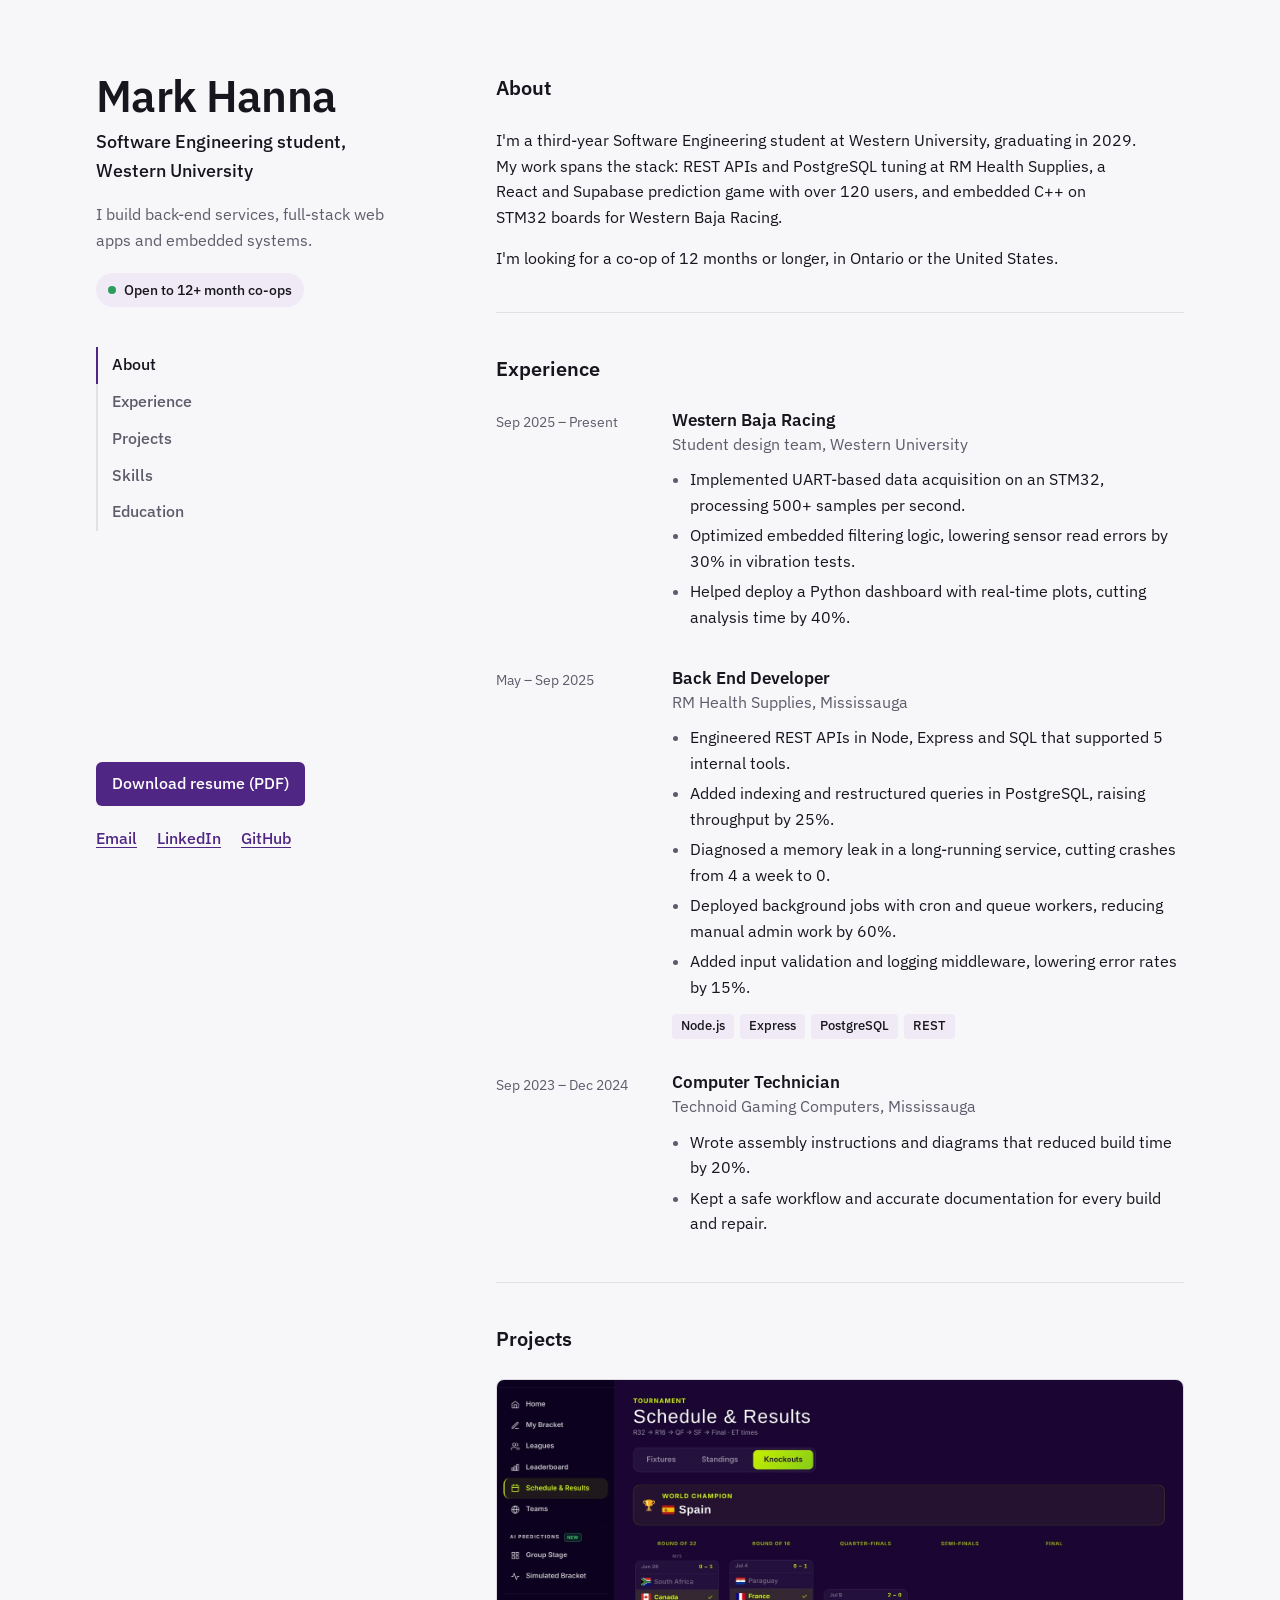
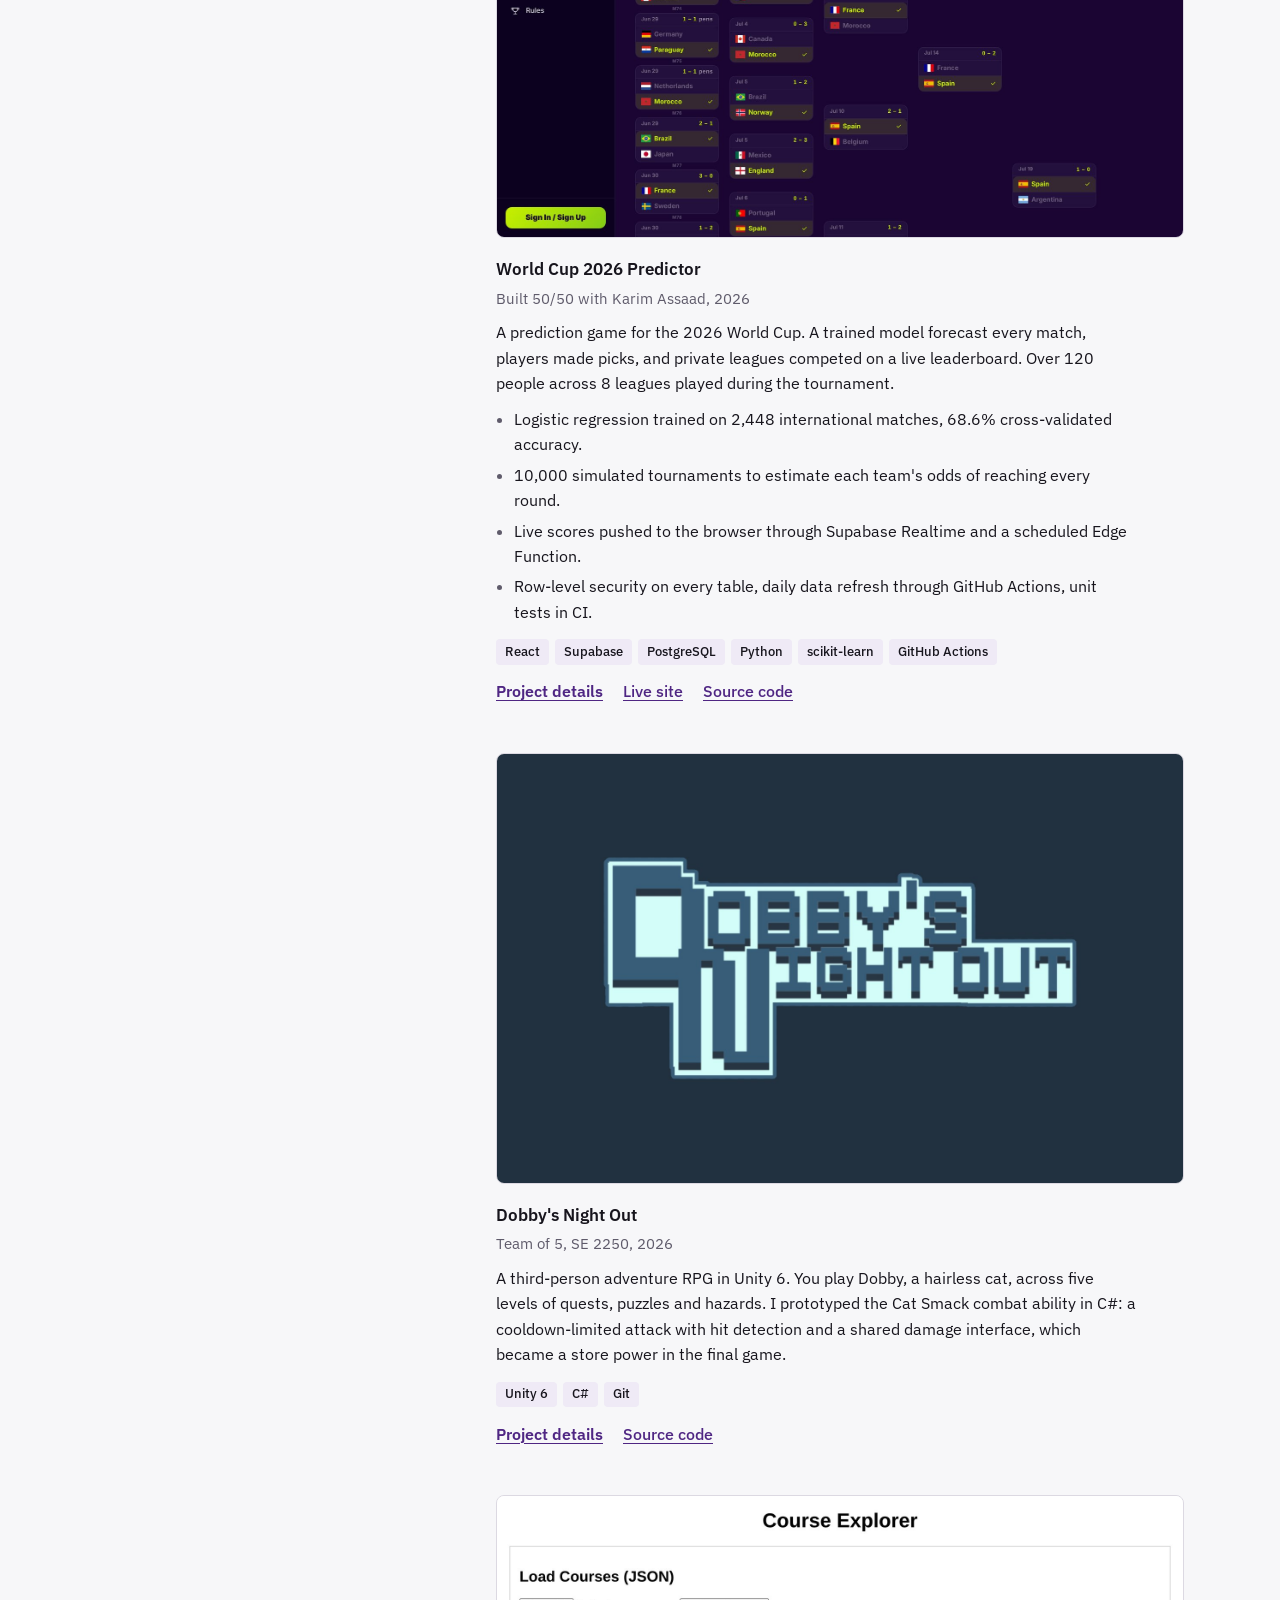
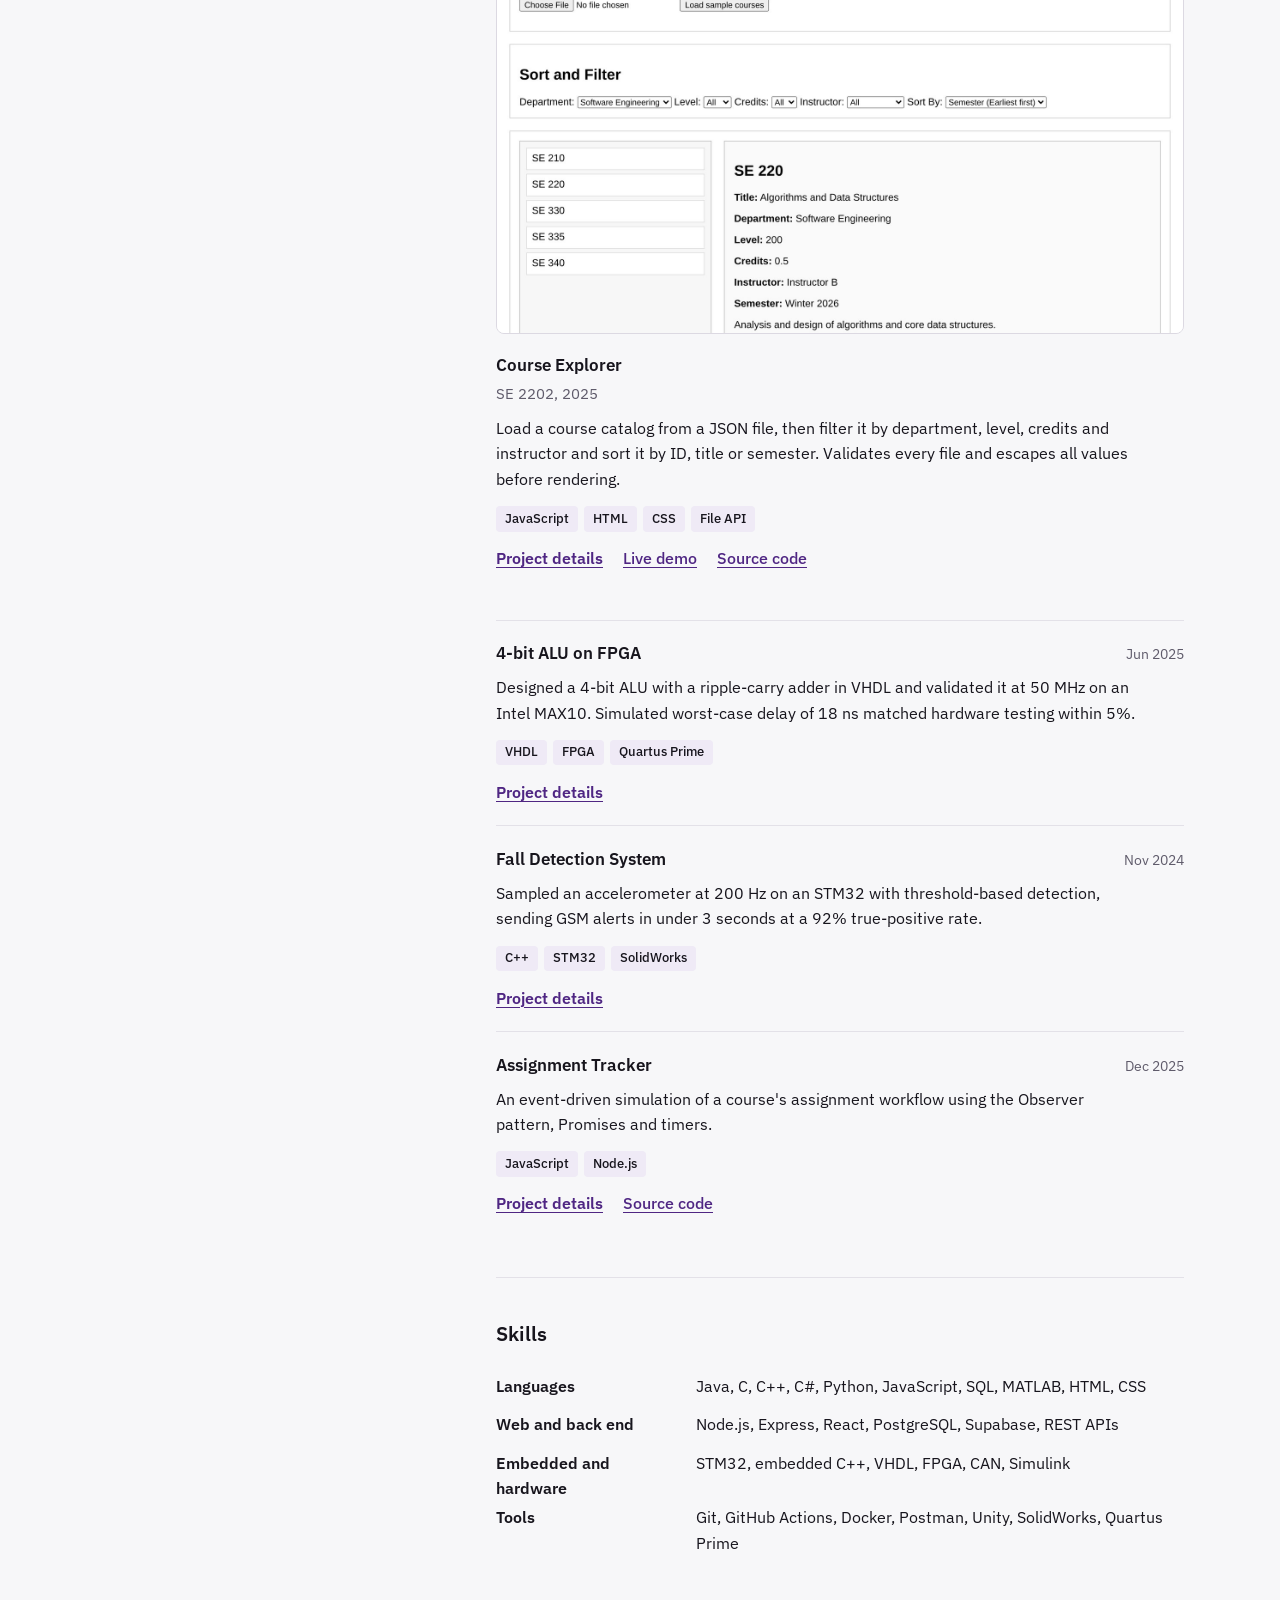
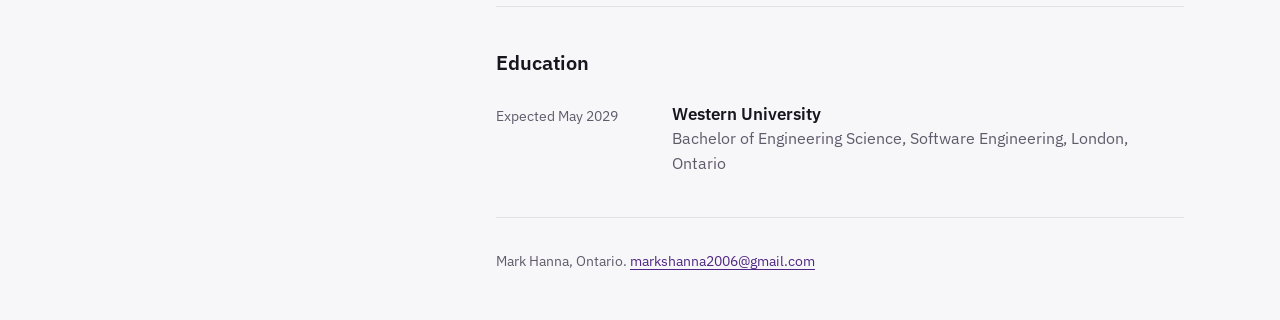
==== index.html @ 2fa8e6cd "Add a detail page for each project Six project pages with screenshots, SVG diagrams, parameter and m" ====
<!doctype html>
<html lang="en">
<head>
  <meta charset="utf-8">
  <meta name="viewport" content="width=device-width, initial-scale=1">
  <title>Mark Hanna, Software Engineering Student</title>
  <meta name="description" content="Mark Hanna, third-year Software Engineering student at Western University. Back-end, full-stack and embedded projects. Seeking a 12+ month co-op.">
  <link rel="preconnect" href="https://fonts.googleapis.com">
  <link rel="preconnect" href="https://fonts.gstatic.com" crossorigin>
  <link href="https://fonts.googleapis.com/css2?family=IBM+Plex+Sans:wght@400;500;600&display=swap" rel="stylesheet">
  <link rel="stylesheet" href="assets/site.css">
</head>
<body>
  <div class="page">
    <header class="side">
      <h1 class="name">Mark Hanna</h1>
      <p class="role">Software Engineering student, Western University</p>
      <p class="pitch">I build back-end services, full-stack web apps and embedded systems.</p>
      <p class="status">Open to 12+ month co-ops</p>

      <nav aria-label="Sections">
        <ul class="toc">
          <li><a href="#about" aria-current="true">About</a></li>
          <li><a href="#experience">Experience</a></li>
          <li><a href="#projects">Projects</a></li>
          <li><a href="#skills">Skills</a></li>
          <li><a href="#education">Education</a></li>
        </ul>
      </nav>

      <div class="side-foot">
        <a class="resume-btn" href="assets/Mark_Hanna_Resume.pdf">Download resume (PDF)</a>
        <ul class="contact">
          <li><a href="mailto:markshanna2006@gmail.com">Email</a></li>
          <li><a href="https://www.linkedin.com/in/markhanna10">LinkedIn</a></li>
          <li><a href="https://github.com/MarkHanna10">GitHub</a></li>
        </ul>
      </div>
    </header>

    <main>
      <section id="about" class="about" aria-labelledby="about-h">
        <h2 id="about-h">About</h2>
        <p>I'm a third-year Software Engineering student at Western University, graduating in 2029. My work spans the stack: REST APIs and PostgreSQL tuning at RM Health Supplies, a React and Supabase prediction game with over 120 users, and embedded C++ on STM32 boards for Western Baja Racing.</p>
        <p>I'm looking for a co-op of 12 months or longer, in Ontario or the United States.</p>
      </section>

      <section id="experience" aria-labelledby="experience-h">
        <h2 id="experience-h">Experience</h2>

        <article class="entry">
          <p class="when">Sep 2025 – Present</p>
          <div>
            <h3>Western Baja Racing</h3>
            <p class="org">Student design team, Western University</p>
            <ul class="points">
              <li>Implemented UART-based data acquisition on an STM32, processing 500+ samples per second.</li>
              <li>Optimized embedded filtering logic, lowering sensor read errors by 30% in vibration tests.</li>
              <li>Helped deploy a Python dashboard with real-time plots, cutting analysis time by 40%.</li>
            </ul>
          </div>
        </article>

        <article class="entry">
          <p class="when">May – Sep 2025</p>
          <div>
            <h3>Back End Developer</h3>
            <p class="org">RM Health Supplies, Mississauga</p>
            <ul class="points">
              <li>Engineered REST APIs in Node, Express and SQL that supported 5 internal tools.</li>
              <li>Added indexing and restructured queries in PostgreSQL, raising throughput by 25%.</li>
              <li>Diagnosed a memory leak in a long-running service, cutting crashes from 4 a week to 0.</li>
              <li>Deployed background jobs with cron and queue workers, reducing manual admin work by 60%.</li>
              <li>Added input validation and logging middleware, lowering error rates by 15%.</li>
            </ul>
            <ul class="tags" aria-label="Technologies">
              <li>Node.js</li><li>Express</li><li>PostgreSQL</li><li>REST</li>
            </ul>
          </div>
        </article>

        <article class="entry">
          <p class="when">Sep 2023 – Dec 2024</p>
          <div>
            <h3>Computer Technician</h3>
            <p class="org">Technoid Gaming Computers, Mississauga</p>
            <ul class="points">
              <li>Wrote assembly instructions and diagrams that reduced build time by 20%.</li>
              <li>Kept a safe workflow and accurate documentation for every build and repair.</li>
            </ul>
          </div>
        </article>
      </section>

      <section id="projects" aria-labelledby="projects-h">
        <h2 id="projects-h">Projects</h2>

        <article class="project">
          <figure class="shot">
            <img src="assets/world-cup-predictor.jpg" width="1600" height="1067" loading="lazy" alt="The predictor's knockout bracket, from the Round of 32 to Spain winning the final.">
          </figure>
          <h3><a href="projects/world-cup-predictor.html">World Cup 2026 Predictor</a></h3>
          <p class="credit">Built 50/50 with Karim Assaad, 2026</p>
          <p class="summary">A prediction game for the 2026 World Cup. A trained model forecast every match, players made picks, and private leagues competed on a live leaderboard. Over 120 people across 8 leagues played during the tournament.</p>
          <ul class="points">
            <li>Logistic regression trained on 2,448 international matches, 68.6% cross-validated accuracy.</li>
            <li>10,000 simulated tournaments to estimate each team's odds of reaching every round.</li>
            <li>Live scores pushed to the browser through Supabase Realtime and a scheduled Edge Function.</li>
            <li>Row-level security on every table, daily data refresh through GitHub Actions, unit tests in CI.</li>
          </ul>
          <ul class="tags" aria-label="Technologies">
            <li>React</li><li>Supabase</li><li>PostgreSQL</li><li>Python</li><li>scikit-learn</li><li>GitHub Actions</li>
          </ul>
          <ul class="links">
            <li><a class="case-link" href="projects/world-cup-predictor.html">Project details</a></li>
            <li><a href="https://worldcup26-lemon-five.vercel.app/">Live site</a></li>
            <li><a href="https://github.com/MarkHanna10/world-cup-2026-predictor">Source code</a></li>
          </ul>
        </article>

        <article class="project">
          <figure class="shot">
            <img src="assets/dobbys-night-out.jpg" width="1600" height="1000" loading="lazy" alt="Dobby's Night Out title art in pixel lettering.">
          </figure>
          <h3><a href="projects/dobbys-night-out.html">Dobby's Night Out</a></h3>
          <p class="credit">Team of 5, SE 2250, 2026</p>
          <p class="summary">A third-person adventure RPG in Unity 6. You play Dobby, a hairless cat, across five levels of quests, puzzles and hazards. I prototyped the Cat Smack combat ability in C#: a cooldown-limited attack with hit detection and a shared damage interface, which became a store power in the final game.</p>
          <ul class="tags" aria-label="Technologies">
            <li>Unity 6</li><li>C#</li><li>Git</li>
          </ul>
          <ul class="links">
            <li><a class="case-link" href="projects/dobbys-night-out.html">Project details</a></li>
            <li><a href="https://github.com/MarkHanna10/Dobbys-Night-Out">Source code</a></li>
          </ul>
        </article>

        <article class="project">
          <figure class="shot">
            <img src="assets/course-explorer.jpg" width="1600" height="1018" loading="lazy" alt="Course Explorer filtering a sample catalog to Software Engineering courses, with one course's details open.">
          </figure>
          <h3><a href="projects/course-explorer.html">Course Explorer</a></h3>
          <p class="credit">SE 2202, 2025</p>
          <p class="summary">Load a course catalog from a JSON file, then filter it by department, level, credits and instructor and sort it by ID, title or semester. Validates every file and escapes all values before rendering.</p>
          <ul class="tags" aria-label="Technologies">
            <li>JavaScript</li><li>HTML</li><li>CSS</li><li>File API</li>
          </ul>
          <ul class="links">
            <li><a class="case-link" href="projects/course-explorer.html">Project details</a></li>
            <li><a href="https://markhanna10.github.io/SE2202-MiniProject2/">Live demo</a></li>
            <li><a href="https://github.com/MarkHanna10/SE2202-MiniProject2">Source code</a></li>
          </ul>
        </article>

        <ul class="more">
          <li>
            <div class="head"><h3><a href="projects/fpga-alu.html">4-bit ALU on FPGA</a></h3><span class="when">Jun 2025</span></div>
            <p class="summary">Designed a 4-bit ALU with a ripple-carry adder in VHDL and validated it at 50 MHz on an Intel MAX10. Simulated worst-case delay of 18 ns matched hardware testing within 5%.</p>
            <ul class="tags" aria-label="Technologies"><li>VHDL</li><li>FPGA</li><li>Quartus Prime</li></ul>
            <ul class="links"><li><a class="case-link" href="projects/fpga-alu.html">Project details</a></li></ul>
          </li>
          <li>
            <div class="head"><h3><a href="projects/fall-detection.html">Fall Detection System</a></h3><span class="when">Nov 2024</span></div>
            <p class="summary">Sampled an accelerometer at 200 Hz on an STM32 with threshold-based detection, sending GSM alerts in under 3 seconds at a 92% true-positive rate.</p>
            <ul class="tags" aria-label="Technologies"><li>C++</li><li>STM32</li><li>SolidWorks</li></ul>
            <ul class="links"><li><a class="case-link" href="projects/fall-detection.html">Project details</a></li></ul>
          </li>
          <li>
            <div class="head"><h3><a href="projects/assignment-tracker.html">Assignment Tracker</a></h3><span class="when">Dec 2025</span></div>
            <p class="summary">An event-driven simulation of a course's assignment workflow using the Observer pattern, Promises and timers.</p>
            <ul class="tags" aria-label="Technologies"><li>JavaScript</li><li>Node.js</li></ul>
            <ul class="links"><li><a class="case-link" href="projects/assignment-tracker.html">Project details</a></li><li><a href="https://github.com/MarkHanna10/SE2202_MiniProject3">Source code</a></li></ul>
          </li>
        </ul>
      </section>

      <section id="skills" aria-labelledby="skills-h">
        <h2 id="skills-h">Skills</h2>
        <dl class="skills">
          <dt>Languages</dt><dd>Java, C, C++, C#, Python, JavaScript, SQL, MATLAB, HTML, CSS</dd>
          <dt>Web and back end</dt><dd>Node.js, Express, React, PostgreSQL, Supabase, REST APIs</dd>
          <dt>Embedded and hardware</dt><dd>STM32, embedded C++, VHDL, FPGA, CAN, Simulink</dd>
          <dt>Tools</dt><dd>Git, GitHub Actions, Docker, Postman, Unity, SolidWorks, Quartus Prime</dd>
        </dl>
      </section>

      <section id="education" aria-labelledby="education-h">
        <h2 id="education-h">Education</h2>
        <article class="entry">
          <p class="when">Expected May 2029</p>
          <div>
            <h3>Western University</h3>
            <p class="org">Bachelor of Engineering Science, Software Engineering, London, Ontario</p>
          </div>
        </article>
      </section>
    </main>

    <footer>
      <p>Mark Hanna, Ontario. <a href="mailto:markshanna2006@gmail.com">markshanna2006@gmail.com</a></p>
    </footer>
  </div>

  <script>
    // Highlight the section in view in the sidebar
    (function () {
      var links = document.querySelectorAll('.toc a');
      if (!('IntersectionObserver' in window) || !links.length) return;
      var byId = {};
      links.forEach(function (a) { byId[a.getAttribute('href').slice(1)] = a; });
      var obs = new IntersectionObserver(function (entries) {
        entries.forEach(function (e) {
          if (!e.isIntersecting || window.scrollY < 80) return;
          links.forEach(function (a) { a.removeAttribute('aria-current'); });
          var a = byId[e.target.id];
          if (a) a.setAttribute('aria-current', 'true');
        });
      }, { rootMargin: '-30% 0px -60% 0px' });
      document.querySelectorAll('main section[id]').forEach(function (s) { obs.observe(s); });
      // Near the top of the page, About is the current section
      window.addEventListener('scroll', function () {
        if (window.scrollY < 80) {
          links.forEach(function (a) { a.removeAttribute('aria-current'); });
          byId.about.setAttribute('aria-current', 'true');
        }
      }, { passive: true });
    })();
  </script>
</body>
</html>
---- assets/site.css ----
:root {
      --bg: #f7f7f9;
      --surface: #ffffff;
      --ink: #17151d;
      --muted: #5f5b6b;
      --rule: #e3e1e8;
      --accent: #4f2683;
      --accent-soft: #efeaf6;
      --on-accent: #ffffff;
      --shot-border: #dcd9e2;
    }
    @media (prefers-color-scheme: dark) {
      :root:not([data-theme="light"]) {
        --bg: #121017;
        --surface: #1a1722;
        --ink: #edebf2;
        --muted: #a49fb2;
        --rule: #2c2836;
        --accent: #b99be8;
        --accent-soft: #241d33;
        --on-accent: #17121f;
        --shot-border: #2c2836;
      }
    }
    :root[data-theme="dark"] {
      --bg: #121017;
      --surface: #1a1722;
      --ink: #edebf2;
      --muted: #a49fb2;
      --rule: #2c2836;
      --accent: #b99be8;
      --accent-soft: #241d33;
      --on-accent: #17121f;
      --shot-border: #2c2836;
    }

    * { box-sizing: border-box; }
    html { -webkit-text-size-adjust: 100%; scroll-padding-top: 1.5rem; }
    body {
      margin: 0;
      background: var(--bg);
      color: var(--ink);
      font-family: "IBM Plex Sans", system-ui, sans-serif;
      font-size: 1rem;
      line-height: 1.6;
    }
    a { color: var(--accent); text-underline-offset: 0.2em; text-decoration-thickness: 1px; }
    a:hover { text-decoration-thickness: 2px; }
    :focus-visible { outline: 2px solid var(--accent); outline-offset: 3px; border-radius: 2px; }
    img { display: block; max-width: 100%; height: auto; }
    p { margin: 0; }
    ul { margin: 0; padding: 0; }
    figure { margin: 0; }

    .page {
      max-width: 72rem;
      margin: 0 auto;
      padding: 0 1rem;
    }

    /* Sidebar */
    .side { padding: 3rem 0 2rem; }
    .name {
      margin: 0;
      font-size: clamp(2.25rem, 6vw, 2.75rem);
      font-weight: 600;
      line-height: 1.1;
      letter-spacing: -0.015em;
    }
    .role {
      margin-top: 0.5rem;
      font-size: 1.125rem;
      font-weight: 500;
    }
    .pitch {
      margin-top: 1rem;
      max-width: 22rem;
      color: var(--muted);
    }
    .status {
      display: inline-flex;
      align-self: flex-start;
      align-items: center;
      gap: 0.5rem;
      margin-top: 1.25rem;
      padding: 0.35rem 0.75rem;
      border-radius: 999px;
      background: var(--accent-soft);
      font-size: 0.875rem;
      font-weight: 500;
    }
    .status::before {
      content: "";
      flex: none;
      width: 0.5rem;
      height: 0.5rem;
      border-radius: 50%;
      background: #2e9d5b;
    }
    .toc { display: none; }
    .side-foot { margin-top: 1.75rem; }
    .contact {
      display: flex;
      flex-wrap: wrap;
      gap: 0.5rem 1.25rem;
      margin-top: 1.25rem;
      list-style: none;
      font-weight: 500;
    }
    .resume-btn {
      display: inline-block;
      padding: 0.6rem 1rem;
      border-radius: 6px;
      background: var(--accent);
      color: var(--on-accent);
      font-weight: 500;
      text-decoration: none;
    }
    .resume-btn:hover { filter: brightness(1.12); }

    /* Content */
    main section { padding: 2.5rem 0; border-top: 1px solid var(--rule); }
    h2 {
      margin: 0 0 1.5rem;
      font-size: 1.25rem;
      font-weight: 600;
    }
    h3 {
      margin: 0;
      font-size: 1.0625rem;
      font-weight: 600;
      line-height: 1.35;
    }
    .about p { max-width: 40rem; }
    .about p + p { margin-top: 1rem; }

    .entry {
      display: grid;
      grid-template-columns: 1fr;
      gap: 0.25rem 1.5rem;
    }
    .entry + .entry { margin-top: 2rem; }
    .when {
      color: var(--muted);
      font-size: 0.875rem;
      font-variant-numeric: tabular-nums;
      padding-top: 0.15rem;
    }
    .org { color: var(--muted); }
    .points {
      margin-top: 0.6rem;
      padding-left: 1.1rem;
      max-width: 40rem;
    }
    .points li { margin: 0.3rem 0; }
    .points li::marker { color: var(--muted); }

    .tags {
      display: flex;
      flex-wrap: wrap;
      gap: 0.4rem;
      margin-top: 0.85rem;
      list-style: none;
    }
    .tags li {
      padding: 0.15rem 0.55rem;
      border-radius: 4px;
      background: var(--accent-soft);
      font-size: 0.8125rem;
      font-weight: 500;
    }

    .project + .project { margin-top: 3rem; }
    .shot {
      margin-bottom: 1.25rem;
      border: 1px solid var(--shot-border);
      border-radius: 8px;
      overflow: hidden;
      background: var(--surface);
    }
    .credit { margin-top: 0.35rem; color: var(--muted); font-size: 0.9375rem; }
    .summary { margin-top: 0.6rem; max-width: 40rem; }
    .links {
      display: flex;
      flex-wrap: wrap;
      gap: 0.5rem 1.25rem;
      margin-top: 0.9rem;
      list-style: none;
      font-weight: 500;
    }

    .more { margin-top: 3rem; list-style: none; }
    .more > li { padding: 1.25rem 0; border-top: 1px solid var(--rule); }
    .more .head { display: flex; flex-wrap: wrap; justify-content: space-between; align-items: baseline; gap: 0.25rem 1rem; }

    .skills { display: grid; grid-template-columns: 1fr; gap: 0.2rem 1.5rem; margin: 0; }
    .skills dt { font-weight: 600; }
    .skills dd { margin: 0 0 0.9rem; }

    footer {
      padding: 2rem 0 3rem;
      border-top: 1px solid var(--rule);
      color: var(--muted);
      font-size: 0.875rem;
    }

    @media (min-width: 40rem) {
      .page { padding: 0 1.5rem; }
      .entry { grid-template-columns: 9.5rem 1fr; }
      .skills { grid-template-columns: 11rem 1fr; }
      .skills dd { margin-bottom: 0.6rem; }
    }

    @media (min-width: 64rem) {
      .page {
        display: grid;
        grid-template-columns: 20rem minmax(0, 44rem);
        column-gap: 5rem;
        padding: 0 2rem;
      }
      .side {
        grid-row: 1 / span 2;
        position: sticky;
        top: 0;
        align-self: start;
        height: 100vh;
        display: flex;
        flex-direction: column;
        padding: 4.5rem 0 3rem;
      }
      .toc {
        display: block;
        margin-top: 2.5rem;
        list-style: none;
      }
      .toc a {
        display: block;
        padding: 0.35rem 0 0.35rem 0.9rem;
        border-left: 2px solid var(--rule);
        color: var(--muted);
        text-decoration: none;
        font-weight: 500;
      }
      .toc a:hover { color: var(--ink); }
      .toc a[aria-current="true"] { color: var(--ink); border-left-color: var(--accent); }
      .side-foot { margin-top: auto; }
      main { padding-top: 3.5rem; }
      main section:first-child { border-top: 0; padding-top: 1rem; }
    }

/* ---------- Project detail pages ---------- */
.cs {
  max-width: 50rem;
  margin: 0 auto;
  padding: 0 1rem 4rem;
}
.cs-top {
  display: flex;
  flex-wrap: wrap;
  justify-content: space-between;
  gap: 0.5rem 1rem;
  padding: 1.5rem 0;
  font-weight: 500;
}
.cs-top a { text-decoration: none; }
.cs-top a:hover { text-decoration: underline; }
.cs-head { padding: 2rem 0 2.5rem; }
.cs-head h1 {
  margin: 0;
  font-size: clamp(2rem, 6vw, 2.75rem);
  font-weight: 600;
  line-height: 1.12;
  letter-spacing: -0.015em;
}
.cs-head .lede {
  margin-top: 0.9rem;
  max-width: 40rem;
  font-size: 1.125rem;
  color: var(--muted);
}
.facts-grid {
  display: grid;
  grid-template-columns: 1fr;
  gap: 1rem 2rem;
  margin: 2rem 0 0;
  padding: 1.25rem 0 0;
  border-top: 1px solid var(--rule);
}
.facts-grid div { min-width: 0; }
.facts-grid dt { color: var(--muted); font-size: 0.875rem; }
.facts-grid dd { margin: 0.15rem 0 0; font-weight: 500; }
.cs section { padding: 2.25rem 0; border-top: 1px solid var(--rule); }
.cs h2 { margin: 0 0 1rem; font-size: 1.375rem; font-weight: 600; }
.cs h3 { margin: 1.75rem 0 0.6rem; font-size: 1.0625rem; }
.cs section > p, .cs .prose p { max-width: 42rem; }
.cs section > p + p { margin-top: 0.9rem; }

.fig { margin: 1.5rem 0; }
.fig img, .fig svg, .fig .frame {
  display: block;
  width: 100%;
  border: 1px solid var(--shot-border);
  border-radius: 8px;
  background: var(--surface);
}
.fig figcaption {
  margin-top: 0.6rem;
  max-width: 42rem;
  color: var(--muted);
  font-size: 0.9375rem;
}
.fig-pair { display: grid; grid-template-columns: 1fr; gap: 1.25rem; }
.fig-pair .fig { margin: 0; }
.fig.narrow img { max-width: 26rem; margin: 0 auto; }

.table-wrap { margin: 1.25rem 0; overflow-x: auto; }
.cs table {
  width: 100%;
  border-collapse: collapse;
  font-size: 0.9375rem;
  font-variant-numeric: tabular-nums;
}
.cs caption {
  caption-side: bottom;
  padding-top: 0.6rem;
  text-align: left;
  color: var(--muted);
  font-size: 0.875rem;
}
.cs th, .cs td {
  padding: 0.55rem 0.75rem 0.55rem 0;
  border-bottom: 1px solid var(--rule);
  text-align: left;
  vertical-align: top;
}
.cs th { font-weight: 600; font-size: 0.875rem; color: var(--muted); }
.cs td.num, .cs th.num { text-align: right; padding-left: 0.75rem; padding-right: 1.25rem; }
.cs td:last-child, .cs th:last-child { padding-right: 0; }
.cs tr.hl td { background: var(--accent-soft); }

.stats {
  display: grid;
  grid-template-columns: repeat(2, minmax(0, 1fr));
  gap: 1px;
  margin: 1.5rem 0;
  border: 1px solid var(--rule);
  border-radius: 8px;
  overflow: hidden;
  background: var(--rule);
}
.stats div { padding: 1rem; background: var(--surface); }
.stats .v { display: block; font-size: 1.5rem; font-weight: 600; line-height: 1.2; }
.stats .k { display: block; margin-top: 0.2rem; color: var(--muted); font-size: 0.875rem; }

.console {
  margin: 1.25rem 0;
  padding: 1rem 1.1rem;
  border-radius: 8px;
  background: #16131d;
  color: #e7e3ef;
  font-family: ui-monospace, "SFMono-Regular", Menlo, Consolas, monospace;
  font-size: 0.8125rem;
  line-height: 1.55;
  overflow-x: auto;
  white-space: pre;
}
.code {
  margin: 1.25rem 0;
  padding: 1rem 1.1rem;
  border: 1px solid var(--rule);
  border-radius: 8px;
  background: var(--surface);
  font-family: ui-monospace, "SFMono-Regular", Menlo, Consolas, monospace;
  font-size: 0.8125rem;
  line-height: 1.55;
  overflow-x: auto;
  white-space: pre;
}
.note {
  margin: 1.25rem 0;
  padding: 0.9rem 1rem;
  border-left: 3px solid var(--accent);
  background: var(--accent-soft);
  border-radius: 0 6px 6px 0;
  max-width: 42rem;
}

/* SVG diagrams */
.dg { width: 100%; height: auto; color: var(--ink); font-family: "IBM Plex Sans", system-ui, sans-serif; }
.dg .box { fill: var(--surface); stroke: var(--rule); stroke-width: 1.5; }
.dg .box-a { fill: var(--accent-soft); stroke: var(--accent); stroke-width: 1.5; }
.dg .zone { fill: none; stroke: var(--rule); stroke-width: 1.5; stroke-dasharray: 5 4; }
.dg .t { fill: var(--ink); font-size: 14px; }
.dg .tb { fill: var(--ink); font-size: 14px; font-weight: 600; }
.dg .ts { fill: var(--muted); font-size: 12px; }
.dg .ln { stroke: var(--muted); stroke-width: 1.5; fill: none; }
.dg .ln-a { stroke: var(--accent); stroke-width: 2; fill: none; }
.dg .ah { fill: var(--muted); }
.dg .ah-a { fill: var(--accent); }
.dg .bar { fill: var(--accent); }
.dg .bar2 { fill: var(--rule); }

.cs-next {
  display: flex;
  flex-wrap: wrap;
  justify-content: space-between;
  gap: 1rem;
  padding-top: 2rem;
  border-top: 1px solid var(--rule);
  font-weight: 500;
}
.cs-next span { display: block; color: var(--muted); font-size: 0.875rem; font-weight: 400; }

.case-link { font-weight: 600; }

@media (min-width: 40rem) {
  .cs { padding: 0 1.5rem 5rem; }
  .facts-grid { grid-template-columns: repeat(2, minmax(0, 1fr)); }
  .fig-pair { grid-template-columns: 1fr 1fr; }
  .stats { grid-template-columns: repeat(4, minmax(0, 1fr)); }
}
@media (min-width: 64rem) {
  .facts-grid { grid-template-columns: repeat(4, minmax(0, 1fr)); }
}

/* Linear flow diagrams built in HTML so they reflow on phones */
.flow {
  display: flex;
  flex-direction: column;
  align-items: stretch;
  gap: 0.4rem;
  margin: 1.5rem 0 0.6rem;
  padding: 0;
  list-style: none;
}
.flow li.step {
  padding: 0.75rem 0.9rem;
  border: 1px solid var(--rule);
  border-radius: 8px;
  background: var(--surface);
  font-size: 0.9375rem;
  line-height: 1.45;
}
.flow li.step.key { border-color: var(--accent); background: var(--accent-soft); }
.flow li.step b { display: block; font-weight: 600; }
.flow li.step span { color: var(--muted); font-size: 0.875rem; }
.flow li.arrow { align-self: center; color: var(--muted); line-height: 1; }
.flow li.arrow::before { content: "↓"; }
@media (min-width: 52rem) {
  .flow { flex-direction: row; align-items: stretch; }
  .flow li.step { flex: 1 1 0; min-width: 0; }
  .flow li.arrow { align-self: center; }
  .flow li.arrow::before { content: "→"; }
}
.flow-caption { color: var(--muted); font-size: 0.9375rem; max-width: 42rem; }
.dg .ton { fill: var(--on-accent); font-size: 14px; font-weight: 600; }
.project h3 a, .more h3 a { color: var(--ink); text-decoration: none; }
.project h3 a:hover, .more h3 a:hover { color: var(--accent); text-decoration: underline; }
.shot-link { display: block; }
/* Diagrams keep a readable size on phones and scroll sideways instead of shrinking */
.fig .scroll { overflow-x: auto; -webkit-overflow-scrolling: touch; }
.fig .scroll svg { min-width: 600px; }
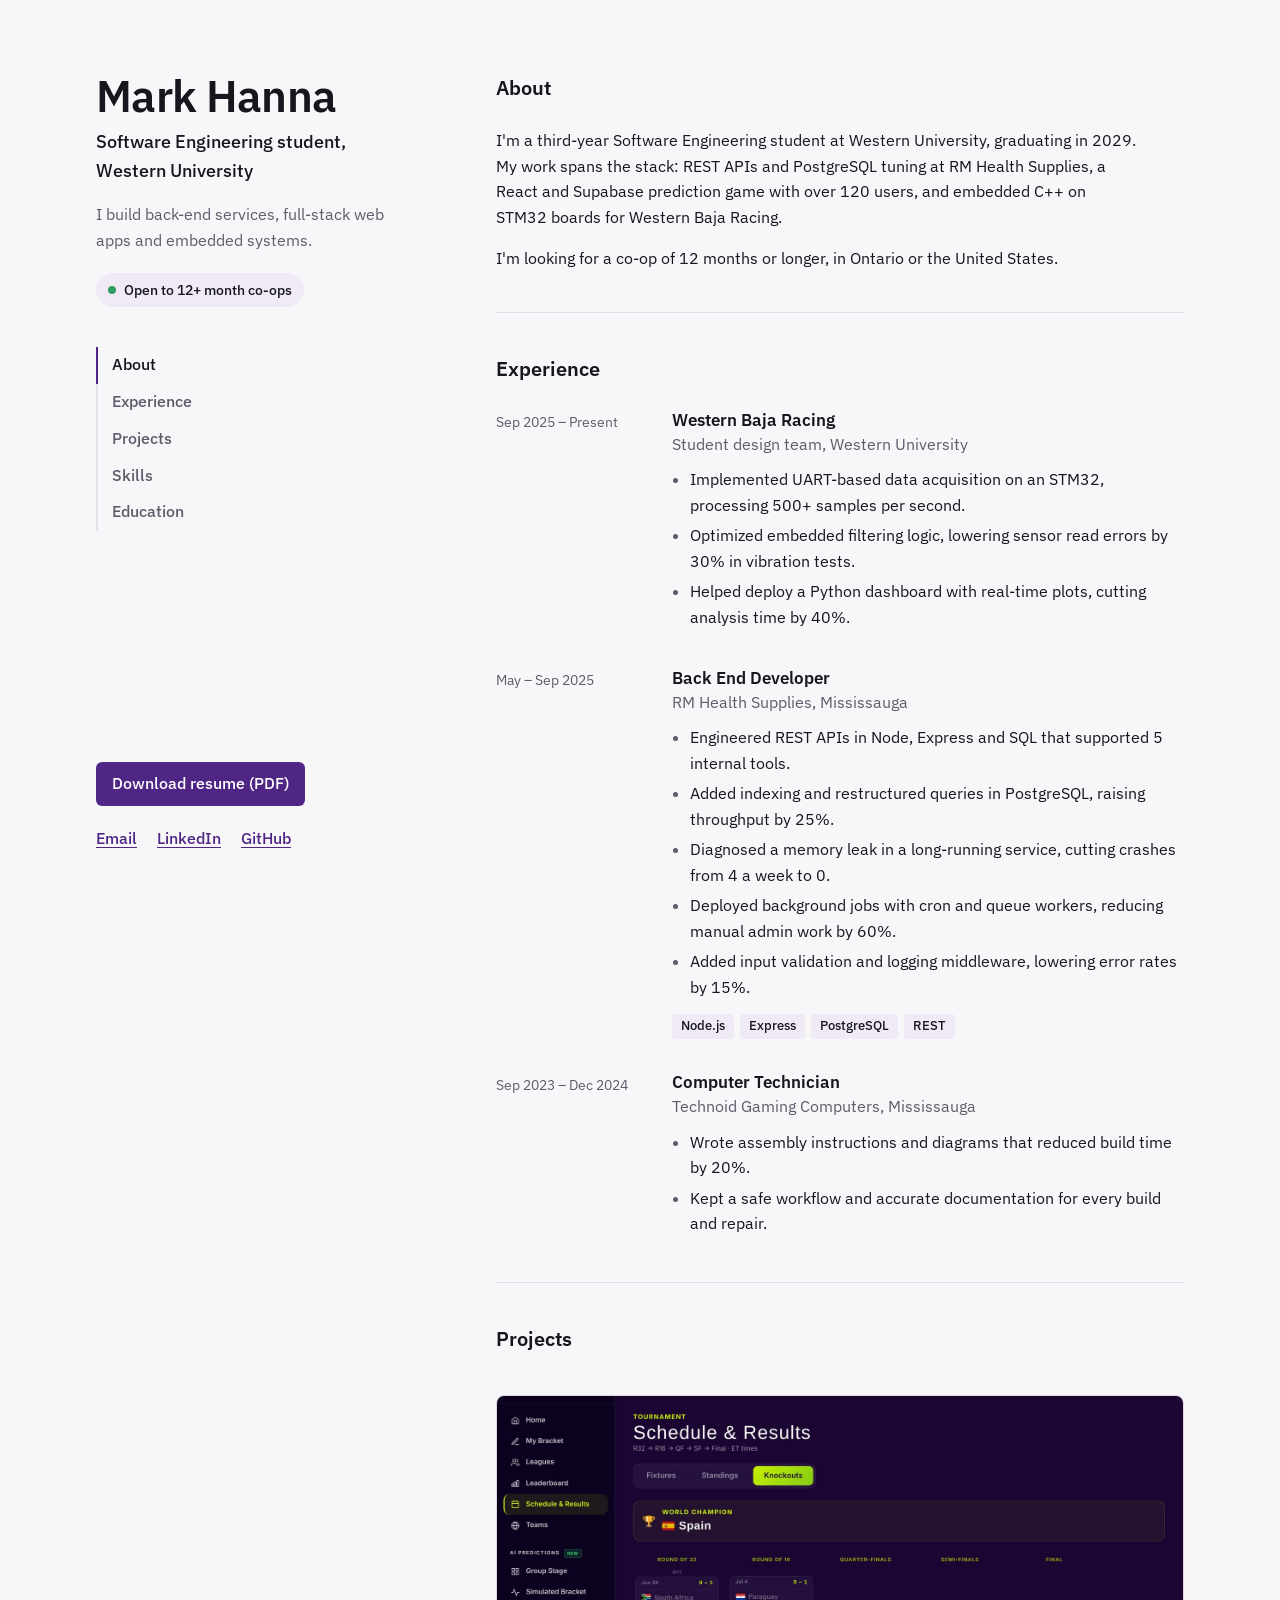
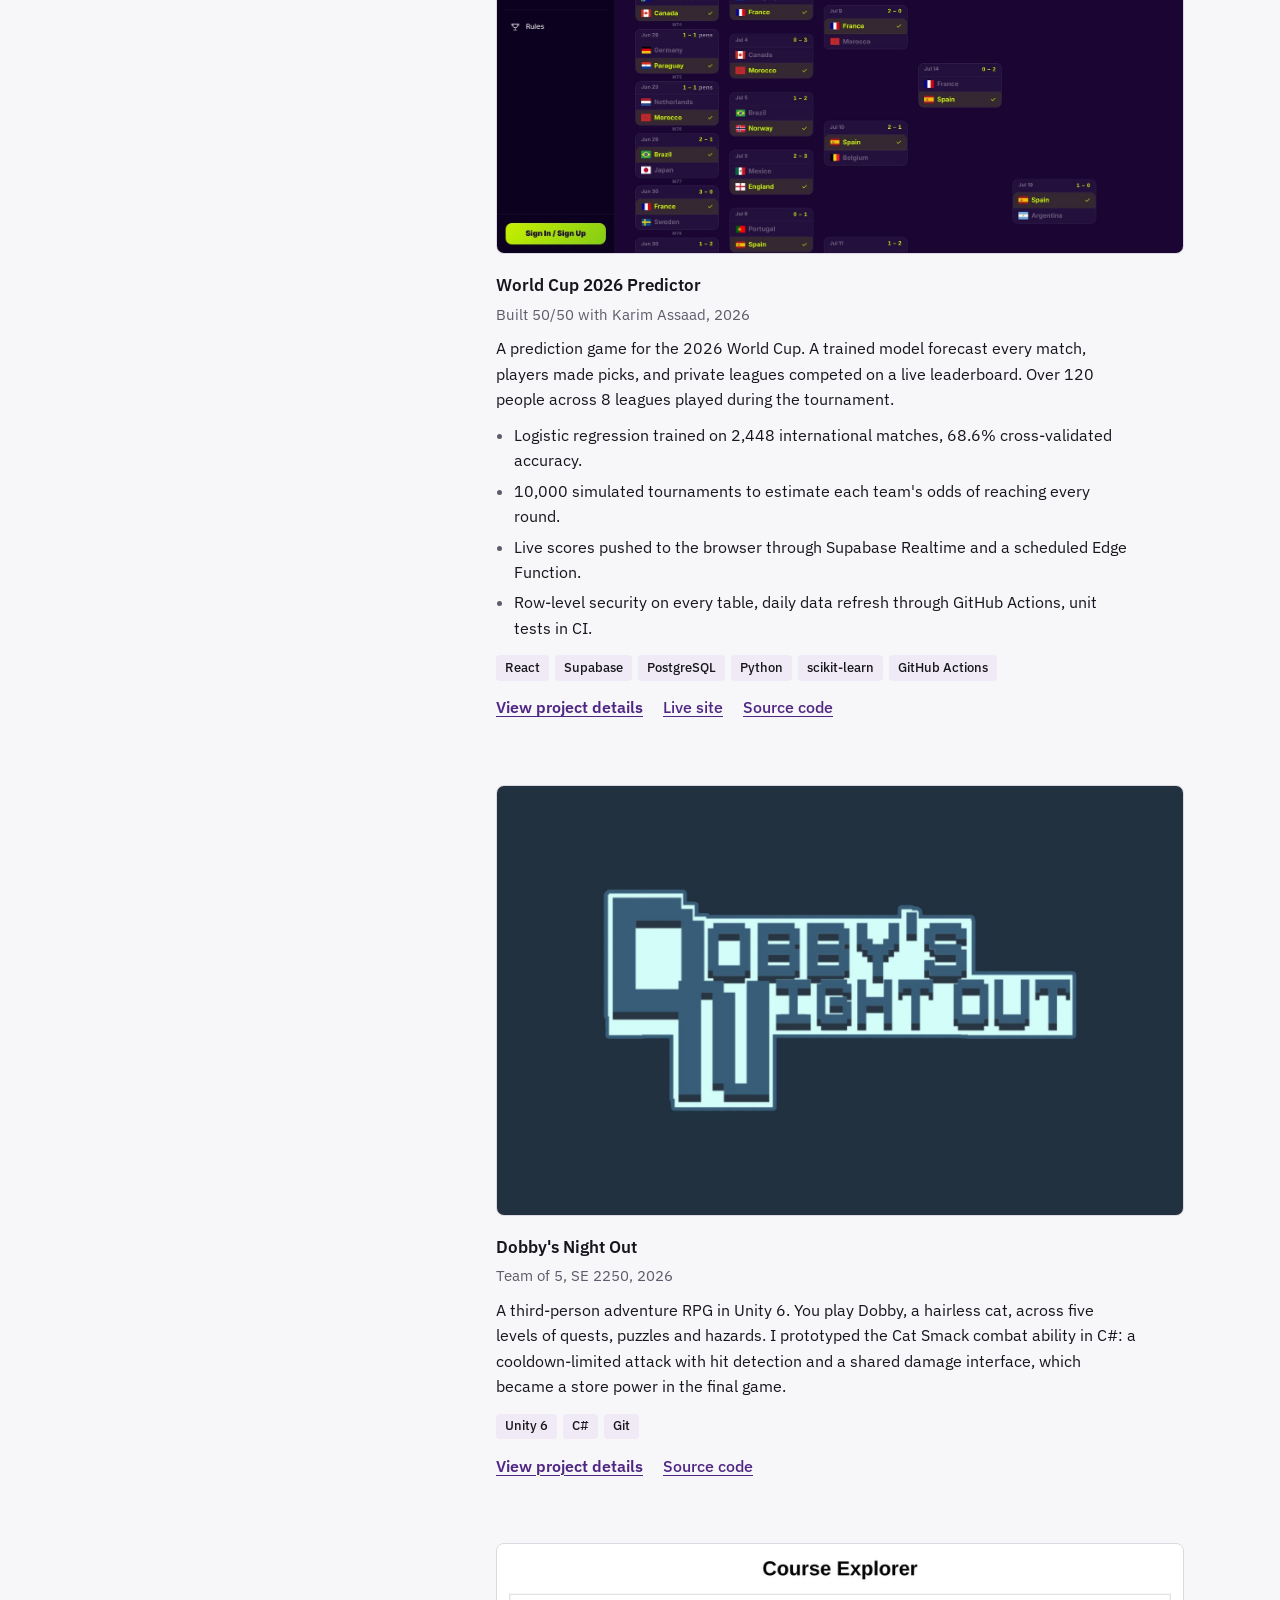
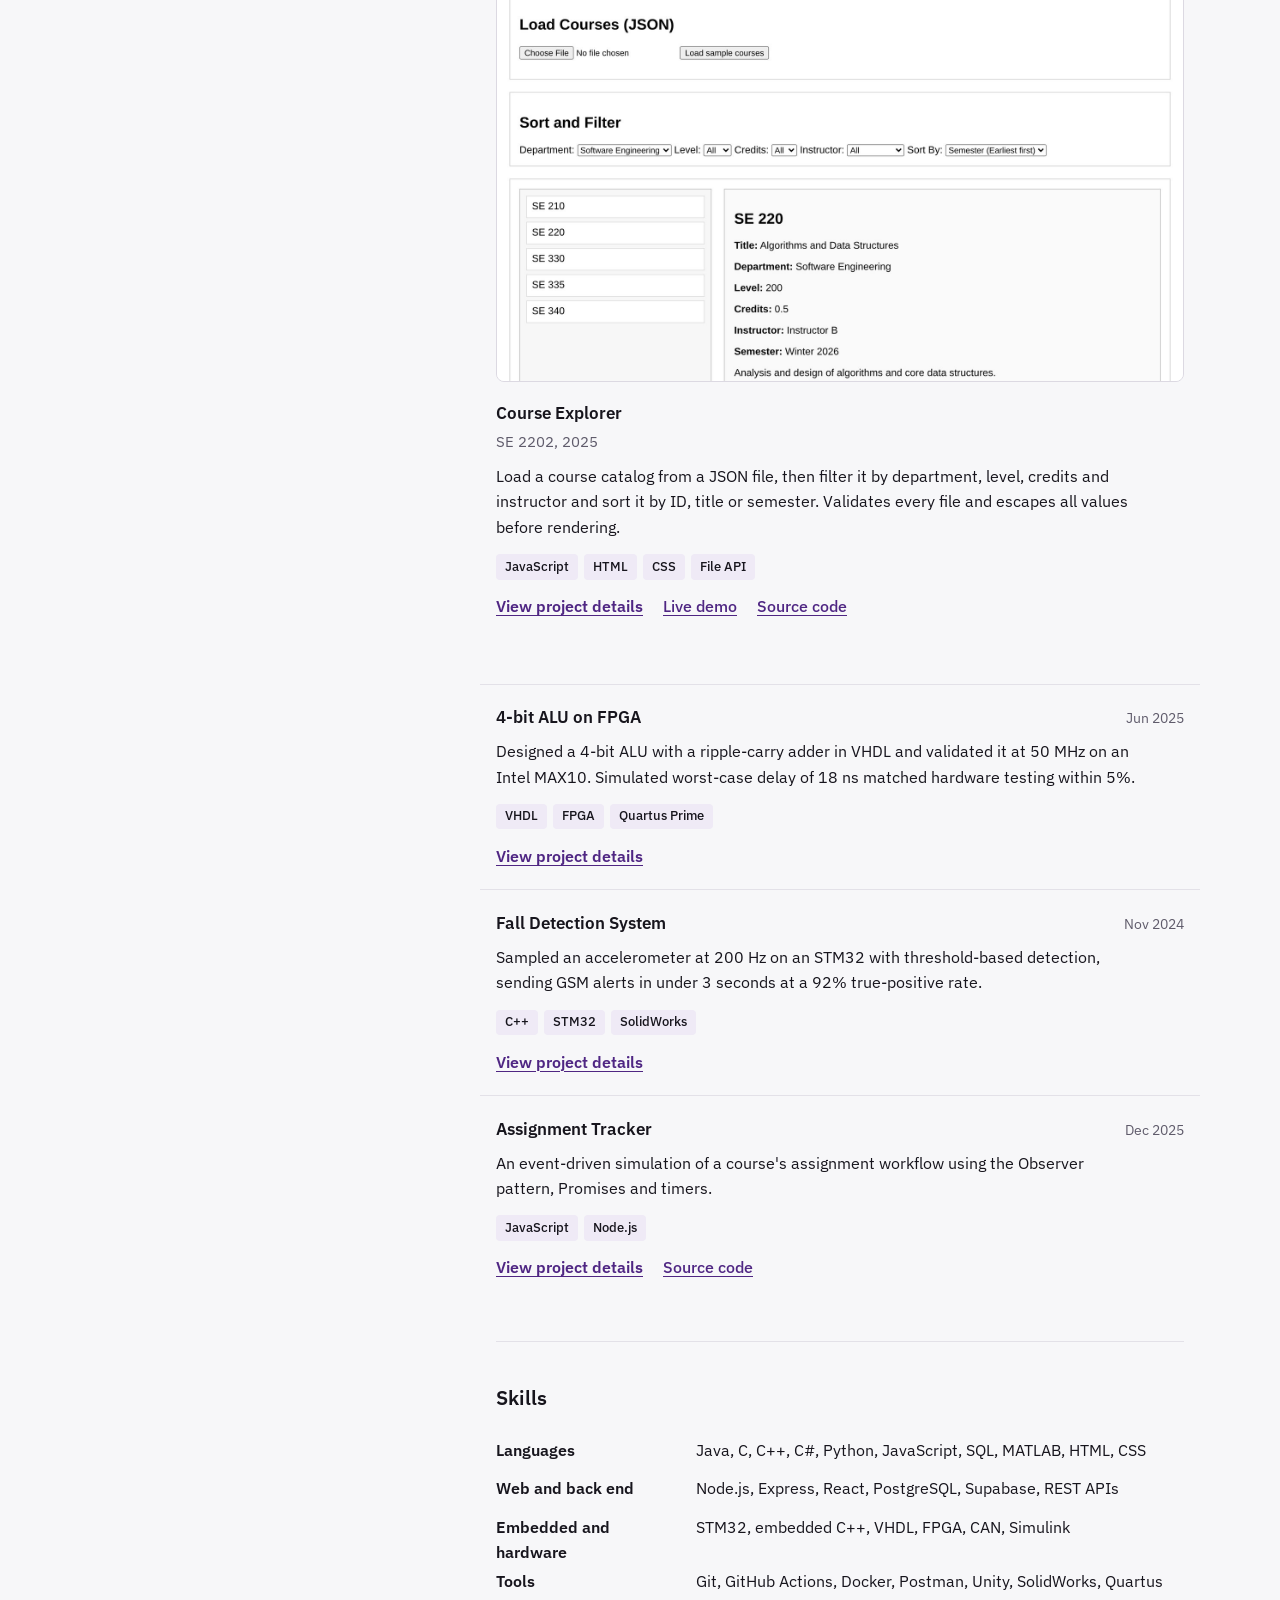
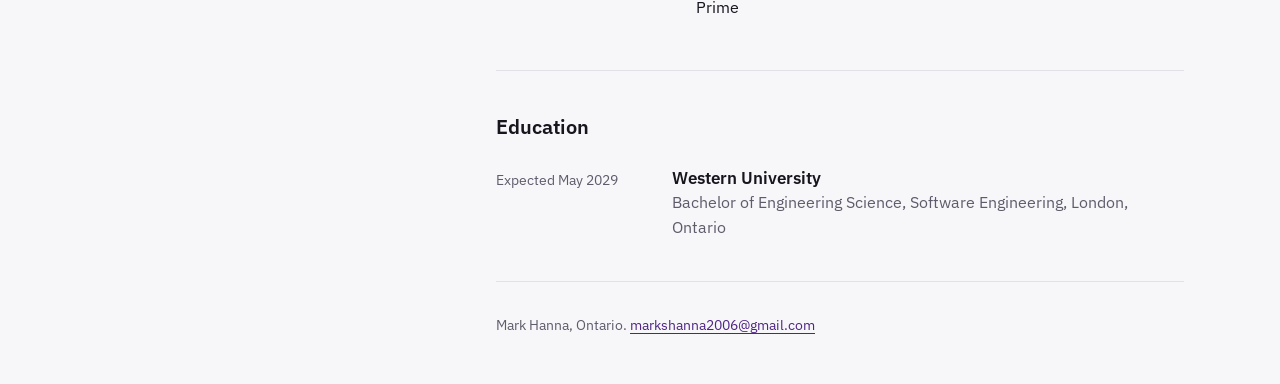
==== commit 933eb945: "Open project details in a panel on the main page Clicking a project opens its screenshots, diagrams " ====
--- a/index.html
+++ b/index.html
@@ -95,11 +95,11 @@
       <section id="projects" aria-labelledby="projects-h">
         <h2 id="projects-h">Projects</h2>
 
-        <article class="project">
+        <article class="project card" data-card="world-cup-predictor">
           <figure class="shot">
             <img src="assets/world-cup-predictor.jpg" width="1600" height="1067" loading="lazy" alt="The predictor's knockout bracket, from the Round of 32 to Spain winning the final.">
           </figure>
-          <h3><a href="projects/world-cup-predictor.html">World Cup 2026 Predictor</a></h3>
+          <h3><a href="#project-world-cup-predictor" data-open="world-cup-predictor">World Cup 2026 Predictor</a></h3>
           <p class="credit">Built 50/50 with Karim Assaad, 2026</p>
           <p class="summary">A prediction game for the 2026 World Cup. A trained model forecast every match, players made picks, and private leagues competed on a live leaderboard. Over 120 people across 8 leagues played during the tournament.</p>
           <ul class="points">
@@ -112,63 +112,63 @@
             <li>React</li><li>Supabase</li><li>PostgreSQL</li><li>Python</li><li>scikit-learn</li><li>GitHub Actions</li>
           </ul>
           <ul class="links">
-            <li><a class="case-link" href="projects/world-cup-predictor.html">Project details</a></li>
+            <li><a class="case-link" href="#project-world-cup-predictor" data-open="world-cup-predictor">View project details</a></li>
             <li><a href="https://worldcup26-lemon-five.vercel.app/">Live site</a></li>
             <li><a href="https://github.com/MarkHanna10/world-cup-2026-predictor">Source code</a></li>
           </ul>
         </article>
 
-        <article class="project">
+        <article class="project card" data-card="dobbys-night-out">
           <figure class="shot">
             <img src="assets/dobbys-night-out.jpg" width="1600" height="1000" loading="lazy" alt="Dobby's Night Out title art in pixel lettering.">
           </figure>
-          <h3><a href="projects/dobbys-night-out.html">Dobby's Night Out</a></h3>
+          <h3><a href="#project-dobbys-night-out" data-open="dobbys-night-out">Dobby's Night Out</a></h3>
           <p class="credit">Team of 5, SE 2250, 2026</p>
           <p class="summary">A third-person adventure RPG in Unity 6. You play Dobby, a hairless cat, across five levels of quests, puzzles and hazards. I prototyped the Cat Smack combat ability in C#: a cooldown-limited attack with hit detection and a shared damage interface, which became a store power in the final game.</p>
           <ul class="tags" aria-label="Technologies">
             <li>Unity 6</li><li>C#</li><li>Git</li>
           </ul>
           <ul class="links">
-            <li><a class="case-link" href="projects/dobbys-night-out.html">Project details</a></li>
+            <li><a class="case-link" href="#project-dobbys-night-out" data-open="dobbys-night-out">View project details</a></li>
             <li><a href="https://github.com/MarkHanna10/Dobbys-Night-Out">Source code</a></li>
           </ul>
         </article>
 
-        <article class="project">
+        <article class="project card" data-card="course-explorer">
           <figure class="shot">
             <img src="assets/course-explorer.jpg" width="1600" height="1018" loading="lazy" alt="Course Explorer filtering a sample catalog to Software Engineering courses, with one course's details open.">
           </figure>
-          <h3><a href="projects/course-explorer.html">Course Explorer</a></h3>
+          <h3><a href="#project-course-explorer" data-open="course-explorer">Course Explorer</a></h3>
           <p class="credit">SE 2202, 2025</p>
           <p class="summary">Load a course catalog from a JSON file, then filter it by department, level, credits and instructor and sort it by ID, title or semester. Validates every file and escapes all values before rendering.</p>
           <ul class="tags" aria-label="Technologies">
             <li>JavaScript</li><li>HTML</li><li>CSS</li><li>File API</li>
           </ul>
           <ul class="links">
-            <li><a class="case-link" href="projects/course-explorer.html">Project details</a></li>
+            <li><a class="case-link" href="#project-course-explorer" data-open="course-explorer">View project details</a></li>
             <li><a href="https://markhanna10.github.io/SE2202-MiniProject2/">Live demo</a></li>
             <li><a href="https://github.com/MarkHanna10/SE2202-MiniProject2">Source code</a></li>
           </ul>
         </article>
 
         <ul class="more">
-          <li>
-            <div class="head"><h3><a href="projects/fpga-alu.html">4-bit ALU on FPGA</a></h3><span class="when">Jun 2025</span></div>
+          <li class="card" data-card="fpga-alu">
+            <div class="head"><h3><a href="#project-fpga-alu" data-open="fpga-alu">4-bit ALU on FPGA</a></h3><span class="when">Jun 2025</span></div>
             <p class="summary">Designed a 4-bit ALU with a ripple-carry adder in VHDL and validated it at 50 MHz on an Intel MAX10. Simulated worst-case delay of 18 ns matched hardware testing within 5%.</p>
             <ul class="tags" aria-label="Technologies"><li>VHDL</li><li>FPGA</li><li>Quartus Prime</li></ul>
-            <ul class="links"><li><a class="case-link" href="projects/fpga-alu.html">Project details</a></li></ul>
+            <ul class="links"><li><a class="case-link" href="#project-fpga-alu" data-open="fpga-alu">View project details</a></li></ul>
           </li>
-          <li>
-            <div class="head"><h3><a href="projects/fall-detection.html">Fall Detection System</a></h3><span class="when">Nov 2024</span></div>
+          <li class="card" data-card="fall-detection">
+            <div class="head"><h3><a href="#project-fall-detection" data-open="fall-detection">Fall Detection System</a></h3><span class="when">Nov 2024</span></div>
             <p class="summary">Sampled an accelerometer at 200 Hz on an STM32 with threshold-based detection, sending GSM alerts in under 3 seconds at a 92% true-positive rate.</p>
             <ul class="tags" aria-label="Technologies"><li>C++</li><li>STM32</li><li>SolidWorks</li></ul>
-            <ul class="links"><li><a class="case-link" href="projects/fall-detection.html">Project details</a></li></ul>
+            <ul class="links"><li><a class="case-link" href="#project-fall-detection" data-open="fall-detection">View project details</a></li></ul>
           </li>
-          <li>
-            <div class="head"><h3><a href="projects/assignment-tracker.html">Assignment Tracker</a></h3><span class="when">Dec 2025</span></div>
+          <li class="card" data-card="assignment-tracker">
+            <div class="head"><h3><a href="#project-assignment-tracker" data-open="assignment-tracker">Assignment Tracker</a></h3><span class="when">Dec 2025</span></div>
             <p class="summary">An event-driven simulation of a course's assignment workflow using the Observer pattern, Promises and timers.</p>
             <ul class="tags" aria-label="Technologies"><li>JavaScript</li><li>Node.js</li></ul>
-            <ul class="links"><li><a class="case-link" href="projects/assignment-tracker.html">Project details</a></li><li><a href="https://github.com/MarkHanna10/SE2202_MiniProject3">Source code</a></li></ul>
+            <ul class="links"><li><a class="case-link" href="#project-assignment-tracker" data-open="assignment-tracker">View project details</a></li><li><a href="https://github.com/MarkHanna10/SE2202_MiniProject3">Source code</a></li></ul>
           </li>
         </ul>
       </section>
@@ -200,7 +200,913 @@
     </footer>
   </div>
 
+    <!-- project-dialogs:start -->
+  <dialog class="pd" id="project-world-cup-predictor" aria-labelledby="world-cup-predictor-title">
+    <div class="pd-bar">
+      <span class="pd-bar-title" aria-hidden="true">World Cup 2026 Predictor</span>
+      <button type="button" class="pd-close" data-close>Close</button>
+    </div>
+    <div class="cs pd-body" tabindex="-1" autofocus>
+
+    <header class="cs-head">
+      <h2 class="pd-title" id="world-cup-predictor-title">World Cup 2026 Predictor</h2>
+      <p class="lede">A prediction game for the 2026 FIFA World Cup. A trained model forecast all 104 matches, players made their own picks, and private leagues competed on a live leaderboard.</p>
+      <dl class="facts-grid">
+        <div><dt>Team</dt><dd>Mark Hanna and Karim Assaad, 50/50</dd></div>
+        <div><dt>Timeline</dt><dd>May to July 2026</dd></div>
+        <div><dt>Stack</dt><dd>React, Supabase, Python</dd></div>
+        <div><dt>Links</dt><dd><a href="https://worldcup26-lemon-five.vercel.app/">Live site</a>, <a href="https://github.com/MarkHanna10/world-cup-2026-predictor">Source</a></dd></div>
+      </dl>
+    </header>
+
+    <div class="stats">
+      <div><span class="v">120+</span><span class="k">players</span></div>
+      <div><span class="v">8</span><span class="k">leagues</span></div>
+      <div><span class="v">104</span><span class="k">matches forecast</span></div>
+      <div><span class="v">10,000</span><span class="k">simulated tournaments</span></div>
+    </div>
+
+    <figure class="fig">
+      <img src="assets/projects/world-cup/home.jpg" width="1600" height="1000" alt="The predictor's home page after the tournament, with a banner announcing Spain as champion.">
+      <figcaption>The home page in its post-tournament state. The banner reports the final, and the main button leads to every result.</figcaption>
+    </figure>
+
+    <section aria-labelledby="world-cup-predictor-h-what">
+      <h3 id="world-cup-predictor-h-what">What it does</h3>
+      <p>Every fixture shows the model's forecast: win, draw and loss chances, expected goals and the most likely scoreline. Players sign in, pick each match with an optional confidence multiplier, build a knockout bracket, and compare scores with friends in public or private leagues.</p>
+      <figure class="fig">
+        <img src="assets/projects/world-cup/group-predictions.jpg" width="1600" height="950" loading="lazy" alt="Group A match cards showing win percentages, predicted scores, expected goals and head-to-head records.">
+        <figcaption>Group A forecasts. Each card shows the predicted score, expected goals (xG), head-to-head record and a three-way probability bar. A "Market" badge marks matches blended with betting-market odds.</figcaption>
+      </figure>
+      <div class="fig-pair">
+        <figure class="fig">
+          <img src="assets/projects/world-cup/standings.jpg" width="1600" height="1138" loading="lazy" alt="Group standings tables with points, goal difference and qualification markers.">
+          <figcaption>Live group tables, built from final scores in the database.</figcaption>
+        </figure>
+        <figure class="fig">
+          <img src="assets/projects/world-cup/team-profile.jpg" width="1080" height="1520" loading="lazy" alt="Spain's team profile with ELO rating, recent form and World Cup history.">
+          <figcaption>Team profiles combine ELO rating, recent form and World Cup history.</figcaption>
+        </figure>
+      </div>
+    </section>
+
+    <section aria-labelledby="world-cup-predictor-h-model">
+      <h3 id="world-cup-predictor-h-model">The prediction model</h3>
+      <p>Each forecast runs in the browser from data files built ahead of time, so the model costs nothing to serve. Five steps turn team data into a full scoreline distribution.</p>
+      <ol class="flow" aria-label="Model pipeline">
+        <li class="step"><b>Features</b><span>ELO gap, form, head-to-head, attack and defence</span></li>
+        <li class="arrow" aria-hidden="true"></li>
+        <li class="step key"><b>Logistic regression</b><span>Win probability</span></li>
+        <li class="arrow" aria-hidden="true"></li>
+        <li class="step"><b>Market blend</b><span>45% model, 55% Polymarket</span></li>
+        <li class="arrow" aria-hidden="true"></li>
+        <li class="step"><b>Draw estimate</b><span>From each team's draw rate</span></li>
+        <li class="arrow" aria-hidden="true"></li>
+        <li class="step"><b>Poisson scorelines</b><span>xG and top scores</span></li>
+      </ol>
+      <p class="flow-caption">The market blend applies only where Polymarket had odds, which excludes every knockout match.</p>
+
+      <h4>Model features and learned weights</h4>
+      <div class="table-wrap">
+        <table>
+          <thead><tr><th>Feature</th><th>What it measures</th><th class="num">Weight</th></tr></thead>
+          <tbody>
+            <tr><td>elo_diff</td><td>Difference in ELO rating, per 100 points</td><td class="num">0.716</td></tr>
+            <tr><td>form_diff</td><td>Difference in weighted recent form</td><td class="num">−1.875</td></tr>
+            <tr><td>h2h_centered</td><td>Head-to-head win rate, centred on 0.5</td><td class="num">0.110</td></tr>
+            <tr><td>atk_diff</td><td>Difference in rolling goals scored</td><td class="num">0.148</td></tr>
+            <tr><td>def_diff</td><td>Difference in rolling goals conceded</td><td class="num">0.382</td></tr>
+            <tr><td>intercept</td><td>Home advantage baseline</td><td class="num">0.404</td></tr>
+          </tbody>
+          <caption>Weights from scripts/train_model.py, applied to standardized features. Trained on 2,448 decisive internationals since 2000 between World Cup nations.</caption>
+        </table>
+      </div>
+
+      <h4>Model parameters</h4>
+      <div class="table-wrap">
+        <table>
+          <thead><tr><th>Parameter</th><th class="num">Value</th></tr></thead>
+          <tbody>
+            <tr><td>Training samples</td><td class="num">2,448 matches</td></tr>
+            <tr><td>5-fold cross-validated accuracy</td><td class="num">68.6%</td></tr>
+            <tr><td>Market weight when odds exist</td><td class="num">0.55</td></tr>
+            <tr><td>Squad-strength weight (fixed)</td><td class="num">0.20</td></tr>
+            <tr><td>Draw probability range</td><td class="num">8% to 36%</td></tr>
+            <tr><td>Monte Carlo runs</td><td class="num">10,000</td></tr>
+          </tbody>
+        </table>
+      </div>
+    </section>
+
+    <section aria-labelledby="world-cup-predictor-h-sim">
+      <h3 id="world-cup-predictor-h-sim">Tournament simulation</h3>
+      <p>The simulator plays the whole tournament 10,000 times: group tables, the eight best third-placed teams, then the Round of 32 through the final, sampling every match from the same scoreline model. Counting how often each team reaches each round gives its odds.</p>
+      <figure class="fig">
+        <img src="assets/projects/world-cup/simulation-odds.jpg" width="1600" height="920" loading="lazy" alt="Table of the top 16 teams with their chances of reaching each knockout round.">
+        <figcaption>The simulated-bracket view. Odds shown come from the latest model run.</figcaption>
+      </figure>
+
+      <h4>Pre-tournament favourites against the real result</h4>
+      <div class="table-wrap">
+        <table>
+          <thead><tr><th>Team</th><th class="num">Title odds</th><th>Actual finish</th></tr></thead>
+          <tbody>
+            <tr class="hl"><td>Spain</td><td class="num">18.4%</td><td>Champion</td></tr>
+            <tr><td>France</td><td class="num">13.8%</td><td>Fourth place</td></tr>
+            <tr><td>England</td><td class="num">13.2%</td><td>Third place</td></tr>
+            <tr><td>Morocco</td><td class="num">9.1%</td><td>Quarter-final</td></tr>
+            <tr><td>Argentina</td><td class="num">8.2%</td><td>Runner-up</td></tr>
+            <tr><td>Brazil</td><td class="num">6.5%</td><td>Round of 16</td></tr>
+            <tr><td>Portugal</td><td class="num">5.4%</td><td>Round of 16</td></tr>
+            <tr><td>Netherlands</td><td class="num">4.9%</td><td>Round of 32</td></tr>
+          </tbody>
+          <caption>Title odds from the 10,000-run simulation saved on 27 May 2026, two weeks before kickoff. The model's favourite won, and all four semi-finalists came from its top five.</caption>
+        </table>
+      </div>
+    </section>
+
+    <section aria-labelledby="world-cup-predictor-h-results">
+      <h3 id="world-cup-predictor-h-results">How the forecasts held up</h3>
+      <p>A script froze each prediction before kickoff so nothing was graded with hindsight. Predictions frozen from 19 June onward give the cleanest test; earlier matches were back-filled after the fact.</p>
+      <div class="table-wrap">
+        <table>
+          <thead><tr><th>Group-stage matches</th><th class="num">Correct result</th><th class="num">Accuracy</th></tr></thead>
+          <tbody>
+            <tr class="hl"><td>Frozen before kickoff (19 June onward)</td><td class="num">29 of 43</td><td class="num">67.4%</td></tr>
+            <tr><td>All 72, including back-filled</td><td class="num">47 of 72</td><td class="num">65.3%</td></tr>
+          </tbody>
+          <caption>A pick counts as correct when the model's most likely outcome matched the result. The model never ranks a draw first, so all 20 group-stage draws count as misses.</caption>
+        </table>
+      </div>
+      <figure class="fig">
+        <img src="assets/projects/world-cup/knockout-bracket.jpg" width="1600" height="1289" loading="lazy" alt="The knockout bracket from the Round of 32 to the final, with Spain as champion and penalty wins marked.">
+        <figcaption>The completed knockout bracket. Ties decided on penalties show "pens" next to the score.</figcaption>
+      </figure>
+    </section>
+
+    <section aria-labelledby="world-cup-predictor-h-arch">
+      <h3 id="world-cup-predictor-h-arch">Architecture</h3>
+      <p>Two paths feed the app. A scheduled pipeline rebuilds the model's data files and redeploys the site. A database function pulls live scores every minute during matches and pushes them to every open browser.</p>
+      <figure class="fig">
+        <div class="scroll"><svg class="dg frame" viewBox="0 0 700 420" role="img" aria-labelledby="arch-t arch-d">
+          <title id="arch-t">System architecture</title>
+          <desc id="arch-d">Polymarket, Kaggle and FotMob feed a data pipeline run by GitHub Actions, which builds JSON model inputs bundled into the React app. FotMob also feeds a Supabase Edge Function on a one-minute schedule, which writes to Postgres with row-level security. Postgres pushes updates to the app over Realtime, and the app reads and writes picks and leagues.</desc>
+          <defs>
+            <marker id="arch-ah" viewBox="0 0 10 10" refX="9" refY="5" markerWidth="7" markerHeight="7" orient="auto-start-reverse"><path class="ah" d="M0,0 L10,5 L0,10 z"/></marker>
+            <marker id="arch-aha" viewBox="0 0 10 10" refX="9" refY="5" markerWidth="7" markerHeight="7" orient="auto-start-reverse"><path class="ah-a" d="M0,0 L10,5 L0,10 z"/></marker>
+          </defs>
+          <text class="ts" x="20" y="30">Sources</text>
+          <rect class="box" x="20" y="44" width="130" height="44" rx="6"/><text class="t" x="85" y="71" text-anchor="middle">Polymarket</text>
+          <rect class="box" x="20" y="104" width="130" height="44" rx="6"/><text class="t" x="85" y="131" text-anchor="middle">Kaggle results</text>
+          <rect class="box" x="20" y="214" width="130" height="44" rx="6"/><text class="t" x="85" y="241" text-anchor="middle">FotMob</text>
+
+          <rect class="box" x="210" y="80" width="170" height="64" rx="6"/>
+          <text class="tb" x="295" y="107" text-anchor="middle">Data pipeline</text>
+          <text class="ts" x="295" y="127" text-anchor="middle">scripts + GitHub Actions</text>
+
+          <rect class="box" x="430" y="80" width="150" height="64" rx="6"/>
+          <text class="tb" x="505" y="107" text-anchor="middle">Model inputs</text>
+          <text class="ts" x="505" y="127" text-anchor="middle">JSON, bundled at build</text>
+
+          <rect class="box-a" x="520" y="190" width="160" height="80" rx="6"/>
+          <text class="tb" x="600" y="222" text-anchor="middle">React app</text>
+          <text class="ts" x="600" y="242" text-anchor="middle">model runs in the browser</text>
+
+          <rect class="box" x="210" y="310" width="170" height="64" rx="6"/>
+          <text class="tb" x="295" y="337" text-anchor="middle">Edge Function</text>
+          <text class="ts" x="295" y="357" text-anchor="middle">pg_cron, every minute</text>
+
+          <rect class="box" x="430" y="310" width="150" height="64" rx="6"/>
+          <text class="tb" x="505" y="337" text-anchor="middle">Postgres + RLS</text>
+          <text class="ts" x="505" y="357" text-anchor="middle">picks, leagues, results</text>
+
+          <path class="ln" d="M150 66 L180 66 L180 104 L208 104" marker-end="url(#arch-ah)"/>
+          <path class="ln" d="M150 126 L180 126 L180 120 L208 120" marker-end="url(#arch-ah)"/>
+          <path class="ln" d="M150 236 L180 236 L180 132 L208 132" marker-end="url(#arch-ah)"/>
+          <path class="ln" d="M150 236 L180 236 L180 342 L208 342" marker-end="url(#arch-ah)"/>
+          <path class="ln" d="M380 112 L428 112" marker-end="url(#arch-ah)"/>
+          <path class="ln-a" d="M580 112 L630 112 L630 188" marker-end="url(#arch-aha)"/>
+          <path class="ln" d="M380 342 L428 342" marker-end="url(#arch-ah)"/>
+          <path class="ln-a" d="M580 342 L630 342 L630 272" marker-start="url(#arch-aha)" marker-end="url(#arch-aha)"/>
+          <text class="ts" x="640" y="300">Realtime,</text>
+          <text class="ts" x="640" y="316">picks</text>
+          <text class="ts" x="395" y="100">daily</text>
+        </svg></div>
+        <figcaption>Static model data travels the top path. Live scores, picks and leagues travel the bottom path through Supabase.</figcaption>
+      </figure>
+      <div class="table-wrap">
+        <table>
+          <thead><tr><th>Layer</th><th>Tools</th></tr></thead>
+          <tbody>
+            <tr><td>Frontend</td><td>React 19, Vite, Tailwind CSS</td></tr>
+            <tr><td>Backend</td><td>Supabase Postgres with row-level security, Auth, Realtime, Edge Functions, pg_cron</td></tr>
+            <tr><td>Model</td><td>Python, scikit-learn, NumPy</td></tr>
+            <tr><td>Data</td><td>FotMob, Polymarket, Kaggle international results</td></tr>
+            <tr><td>Quality</td><td>Vitest unit tests, GitHub Actions CI, Dependabot</td></tr>
+          </tbody>
+        </table>
+      </div>
+    </section>
+
+    <section aria-labelledby="world-cup-predictor-h-lessons">
+      <h3 id="world-cup-predictor-h-lessons">What I'd do next</h3>
+      <p>Draws are the clearest gap. The model never ranks a draw as the most likely outcome, and the group stage produced 20 of them. A dedicated draw model, or a three-way classifier instead of win-or-loss, would be the first change.</p>
+      <p>After the tournament, a data audit found the live feed had filed several knockout scores under the wrong match numbers. Rebuilding those results, cross-checked against two independent sources, also added proper support for penalty shootouts.</p>
+    </section>
+    </div>
+  </dialog>
+  <dialog class="pd" id="project-dobbys-night-out" aria-labelledby="dobbys-night-out-title">
+    <div class="pd-bar">
+      <span class="pd-bar-title" aria-hidden="true">Dobby's Night Out</span>
+      <button type="button" class="pd-close" data-close>Close</button>
+    </div>
+    <div class="cs pd-body" tabindex="-1" autofocus>
+
+    <header class="cs-head">
+      <h2 class="pd-title" id="dobbys-night-out-title">Dobby's Night Out</h2>
+      <p class="lede">A third-person adventure RPG in Unity 6. You play Dobby, a hairless cat, across five levels of quests, puzzles and hazards.</p>
+      <dl class="facts-grid">
+        <div><dt>Team</dt><dd>5 students, SE 2250</dd></div>
+        <div><dt>Timeline</dt><dd>3 weeks, March to April 2026</dd></div>
+        <div><dt>Stack</dt><dd>Unity 6, C#, Git</dd></div>
+        <div><dt>Links</dt><dd><a href="https://github.com/MarkHanna10/Dobbys-Night-Out">Source</a></dd></div>
+      </dl>
+    </header>
+
+    <figure class="fig">
+      <img src="assets/dobbys-night-out.jpg" width="1600" height="1000" alt="Dobby's Night Out title art in pixel lettering.">
+      <figcaption>The game's title art.</figcaption>
+    </figure>
+
+    <div class="stats">
+      <div><span class="v">5</span><span class="k">levels</span></div>
+      <div><span class="v">53</span><span class="k">C# scripts</span></div>
+      <div><span class="v">3,589</span><span class="k">lines of game code</span></div>
+      <div><span class="v">249</span><span class="k">commits</span></div>
+    </div>
+
+    <section aria-labelledby="dobbys-night-out-h-levels">
+      <h3 id="dobbys-night-out-h-levels">Levels</h3>
+      <p>Portals with scene fades link the levels. Each one has its own goal and a different kind of challenge.</p>
+      <ol class="flow" aria-label="Level order">
+        <li class="step"><b>Intro</b><span>Cutscene</span></li>
+        <li class="arrow" aria-hidden="true"></li>
+        <li class="step"><b>1. Turkey</b><span>Opening quest</span></li>
+        <li class="arrow" aria-hidden="true"></li>
+        <li class="step"><b>2. Hogwarts</b><span>Letter puzzle</span></li>
+        <li class="arrow" aria-hidden="true"></li>
+        <li class="step"><b>3. Ocean</b><span>Match-3 boat build</span></li>
+        <li class="arrow" aria-hidden="true"></li>
+        <li class="step"><b>4. Maritimes</b><span>Hazards</span></li>
+        <li class="arrow" aria-hidden="true"></li>
+        <li class="step key"><b>5. Toronto</b><span>Final boss</span></li>
+      </ol>
+      <div class="fig-pair">
+        <figure class="fig">
+          <img src="assets/projects/dobbys-night-out/ocean-objective.jpg" width="1200" height="800" loading="lazy" alt="Ocean level objective panel: build a boat by matching three in 12 moves.">
+          <figcaption>The Ocean level's objective: win a match-3 puzzle in 12 moves to build a boat and get Dobby back on land.</figcaption>
+        </figure>
+        <figure class="fig">
+          <img src="assets/projects/dobbys-night-out/controls.jpg" width="1200" height="800" loading="lazy" alt="Controls panel: WASD or arrows to move, Space to jump, Enter to sneak, C for Cat Smack, P for Muscle Up.">
+          <figcaption>The in-game controls panel, including the two purchasable abilities.</figcaption>
+        </figure>
+      </div>
+    </section>
+
+    <section aria-labelledby="dobbys-night-out-h-systems">
+      <h3 id="dobbys-night-out-h-systems">Game systems</h3>
+      <div class="table-wrap">
+        <table>
+          <thead><tr><th>System</th><th>How it works</th></tr></thead>
+          <tbody>
+            <tr><td>Noise</td><td>Bumping into obstacles fills a noise meter. A full meter wakes the baby and restarts the level.</td></tr>
+            <tr><td>Currency and store</td><td>Dobby collects spiders and spends them on powers such as Cat Smack and Muscle Up.</td></tr>
+            <tr><td>Inventory</td><td>Items are ScriptableObjects, collected from chests, doors and pickups.</td></tr>
+            <tr><td>NPCs</td><td>Dialogue characters, and enemies that follow the player.</td></tr>
+            <tr><td>Match-3 puzzle</td><td>Swap tiles, clear matches, collapse and refill the board; each match moves the boat build forward.</td></tr>
+            <tr><td>Presentation</td><td>Timeline cutscenes, hats Dobby can switch between, menus, music and sound effects.</td></tr>
+          </tbody>
+        </table>
+      </div>
+      <figure class="fig">
+        <img src="assets/projects/dobbys-night-out/sprites.jpg" width="1600" height="388" loading="lazy" alt="Pixel sprites: a rowing boat, three stacked hats in different colours, and a black spider.">
+        <figcaption>Sprites from the game: the Ocean level's boat, Dobby's three hats, and the spider used as currency.</figcaption>
+      </figure>
+    </section>
+
+    <section aria-labelledby="dobbys-night-out-h-mine">
+      <h3 id="dobbys-night-out-h-mine">My part: the Cat Smack ability</h3>
+      <p>I built the first combat ability in the game. Cat Smack is a short-range melee attack: press C, and every enemy inside a box in front of Dobby takes damage. I designed it around a shared <code>IDamageable</code> interface, so any object can take a hit without the attack knowing what it is.</p>
+      <figure class="fig">
+        <div class="scroll"><svg class="dg frame" viewBox="0 0 680 300" role="img" aria-labelledby="cls-t cls-d">
+          <title id="cls-t">Combat class design</title>
+          <desc id="cls-d">CatSmackAbility finds colliders in its hitbox and calls TakeDamage on any that implement the IDamageable interface. SimpleEnemyHealth implements IDamageable with three health points.</desc>
+          <defs>
+            <marker id="cls-ah" viewBox="0 0 10 10" refX="9" refY="5" markerWidth="7" markerHeight="7" orient="auto"><path class="ah" d="M0,0 L10,5 L0,10 z"/></marker>
+            <marker id="cls-tri" viewBox="0 0 12 12" refX="11" refY="6" markerWidth="11" markerHeight="11" orient="auto"><path class="box" d="M1,1 L11,6 L1,11 z"/></marker>
+          </defs>
+          <rect class="box-a" x="230" y="20" width="220" height="76" rx="6"/>
+          <text class="ts" x="340" y="42" text-anchor="middle">interface</text>
+          <text class="tb" x="340" y="62" text-anchor="middle">IDamageable</text>
+          <text class="t" x="340" y="84" text-anchor="middle">TakeDamage(int damage)</text>
+
+          <rect class="box" x="20" y="170" width="280" height="112" rx="6"/>
+          <text class="tb" x="36" y="194">CatSmackAbility</text>
+          <line class="ln" x1="20" y1="204" x2="300" y2="204"/>
+          <text class="t" x="36" y="226">damage = 1, cooldown = 0.75 s</text>
+          <text class="t" x="36" y="246">hitbox = 1.25 × 1.0 units</text>
+          <text class="t" x="36" y="268">PerformCatSmack(), UnlockAbility()</text>
+
+          <rect class="box" x="400" y="170" width="260" height="112" rx="6"/>
+          <text class="tb" x="416" y="194">SimpleEnemyHealth</text>
+          <line class="ln" x1="400" y1="204" x2="660" y2="204"/>
+          <text class="t" x="416" y="226">maxHealth = 3</text>
+          <text class="t" x="416" y="246">TakeDamage(int damage)</text>
+          <text class="t" x="416" y="268">Die()</text>
+
+          <path class="ln" d="M160 168 L160 130 L300 130 L300 98" stroke-dasharray="6 4" marker-end="url(#cls-ah)"/>
+          <text class="ts" x="170" y="124">calls on each hit</text>
+          <path class="ln" d="M530 168 L530 130 L390 130 L390 100" stroke-dasharray="6 4" marker-end="url(#cls-tri)"/>
+          <text class="ts" x="440" y="124">implements</text>
+        </svg></div>
+        <figcaption>The attack depends only on the interface. Any enemy, prop or boss that implements <code>IDamageable</code> works with it.</figcaption>
+      </figure>
+
+      <h4>Ability parameters</h4>
+      <div class="table-wrap">
+        <table>
+          <thead><tr><th>Parameter</th><th class="num">Value</th><th>Notes</th></tr></thead>
+          <tbody>
+            <tr><td>Key</td><td class="num">C</td><td>Ignored until unlocked</td></tr>
+            <tr><td>Damage per hit</td><td class="num">1</td><td>Sent through <code>TakeDamage</code></td></tr>
+            <tr><td>Cooldown</td><td class="num">0.75 s</td><td>A coroutine blocks repeat presses</td></tr>
+            <tr><td>Hitbox size</td><td class="num">1.25 × 1.0</td><td>World units, centred on an attack point</td></tr>
+            <tr><td>Knockback force</td><td class="num">5</td><td>Optional impulse, off by default</td></tr>
+            <tr><td>Enemy health</td><td class="num">3</td><td>Default for <code>SimpleEnemyHealth</code></td></tr>
+          </tbody>
+          <caption>Values from my original implementation. All are editable in the Unity Inspector.</caption>
+        </table>
+      </div>
+
+      <h4>Timing</h4>
+      <figure class="fig">
+        <div class="scroll"><svg class="dg frame" viewBox="0 0 680 190" role="img" aria-labelledby="tm-t tm-d">
+          <title id="tm-t">Attack timing</title>
+          <desc id="tm-d">Hits land at 0, 0.75 and 1.5 seconds, each followed by a 0.75 second cooldown. A three-health enemy drops to two, one, then is defeated at 1.5 seconds.</desc>
+          <text class="ts" x="20" y="58">Cooldown</text>
+          <rect class="bar" x="110" y="44" width="160" height="20" rx="3" opacity="0.85"/>
+          <rect class="bar" x="272" y="44" width="160" height="20" rx="3" opacity="0.6"/>
+          <rect class="bar" x="434" y="44" width="160" height="20" rx="3" opacity="0.4"/>
+          <text class="ts" x="20" y="108">Enemy HP</text>
+          <text class="tb" x="114" y="110">3 → 2</text>
+          <text class="tb" x="276" y="110">2 → 1</text>
+          <text class="tb" x="438" y="110">1 → 0, defeated</text>
+          <line class="ln" x1="110" y1="140" x2="660" y2="140"/>
+          <line class="ln-a" x1="110" y1="30" x2="110" y2="146"/>
+          <line class="ln-a" x1="272" y1="30" x2="272" y2="146"/>
+          <line class="ln-a" x1="434" y1="30" x2="434" y2="146"/>
+          <text class="t" x="110" y="168" text-anchor="middle">0 s</text>
+          <text class="t" x="272" y="168" text-anchor="middle">0.75 s</text>
+          <text class="t" x="434" y="168" text-anchor="middle">1.5 s</text>
+          <text class="t" x="596" y="168" text-anchor="middle">2.25 s</text>
+          <text class="ts" x="110" y="22" text-anchor="middle">hit</text>
+          <text class="ts" x="272" y="22" text-anchor="middle">hit</text>
+          <text class="ts" x="434" y="22" text-anchor="middle">hit</text>
+        </svg></div>
+        <figcaption>With the default values, three smacks defeat a standard enemy, and the fastest possible defeat takes 1.5 seconds.</figcaption>
+      </figure>
+
+      <h4>The hit check</h4>
+<pre class="code"><code>Collider2D[] hitEnemies = Physics2D.OverlapBoxAll(
+    attackPoint.position, hitboxSize, 0f, enemyLayers);
+
+foreach (Collider2D enemy in hitEnemies)
+{
+    IDamageable damageable = enemy.GetComponent&lt;IDamageable&gt;();
+    if (damageable != null)
+    {
+        damageable.TakeDamage(damage);
+    }
+}</code></pre>
+      <p>The team later folded the ability into a store system, where Dobby buys Cat Smack with spiders. It ships in the final game on the same C key.</p>
+    </section>
+
+    <section aria-labelledby="dobbys-night-out-h-team">
+      <h3 id="dobbys-night-out-h-team">Team</h3>
+      <p>Oneth Weihena, Hanjing Lin, Ghanwa Hamdani, Mark Hanna and Hadasse Kernerman. We worked on separate feature branches and merged through pull requests on <a href="https://github.com/hanjing06/Dobbys-Night-Out">the team repository</a>.</p>
+      <figure class="fig narrow">
+        <img src="assets/projects/dobbys-night-out/options-menu.jpg" width="1200" height="800" loading="lazy" alt="Options menu with Character, Settings, Controls and Help buttons.">
+        <figcaption>The options menu, with character select, settings, controls and help.</figcaption>
+      </figure>
+    </section>
+    </div>
+  </dialog>
+  <dialog class="pd" id="project-course-explorer" aria-labelledby="course-explorer-title">
+    <div class="pd-bar">
+      <span class="pd-bar-title" aria-hidden="true">Course Explorer</span>
+      <button type="button" class="pd-close" data-close>Close</button>
+    </div>
+    <div class="cs pd-body" tabindex="-1" autofocus>
+
+    <header class="cs-head">
+      <h2 class="pd-title" id="course-explorer-title">Course Explorer</h2>
+      <p class="lede">A browser app for exploring a course catalog. Load a JSON file, then filter, sort and open any course, with no framework and no server.</p>
+      <dl class="facts-grid">
+        <div><dt>Course</dt><dd>SE 2202, Western University</dd></div>
+        <div><dt>Timeline</dt><dd>November 2025</dd></div>
+        <div><dt>Stack</dt><dd>JavaScript, HTML, CSS</dd></div>
+        <div><dt>Links</dt><dd><a href="https://markhanna10.github.io/SE2202-MiniProject2/">Live demo</a>, <a href="https://github.com/MarkHanna10/SE2202-MiniProject2">Source</a></dd></div>
+      </dl>
+    </header>
+
+    <figure class="fig">
+      <img src="assets/projects/course-explorer/details.jpg" width="1600" height="1018" alt="Course Explorer filtered to Software Engineering, sorted by semester, with SE 220's details open.">
+      <figcaption>The catalog filtered to Software Engineering and sorted by semester, with one course open in the detail panel.</figcaption>
+    </figure>
+
+    <section aria-labelledby="course-explorer-h-flow">
+      <h3 id="course-explorer-h-flow">How data moves through the app</h3>
+      <p>Everything happens in the browser. The File API reads the upload, the app checks it, and only valid data reaches the screen.</p>
+      <ol class="flow" aria-label="Data flow">
+        <li class="step"><b>Read file</b><span>File API, .json only</span></li>
+        <li class="arrow" aria-hidden="true"></li>
+        <li class="step key"><b>Validate</b><span>Parse and check shape</span></li>
+        <li class="arrow" aria-hidden="true"></li>
+        <li class="step"><b>Build objects</b><span>One Course per entry</span></li>
+        <li class="arrow" aria-hidden="true"></li>
+        <li class="step"><b>Filter, then sort</b><span>Four filters, six sort orders</span></li>
+        <li class="arrow" aria-hidden="true"></li>
+        <li class="step"><b>Render</b><span>Escaped before display</span></li>
+      </ol>
+      <p class="flow-caption">Filter menus fill themselves from the loaded data, so any catalog works without code changes.</p>
+    </section>
+
+    <section aria-labelledby="course-explorer-h-valid">
+      <h3 id="course-explorer-h-valid">Validation</h3>
+      <p>Each check stops the load with a specific message, so the user knows what to fix.</p>
+      <div class="table-wrap">
+        <table>
+          <thead><tr><th>Check</th><th>Message shown</th></tr></thead>
+          <tbody>
+            <tr><td>No file chosen</td><td>No file selected.</td></tr>
+            <tr><td>Extension isn't .json</td><td>Invalid file type. Select a JSON file.</td></tr>
+            <tr><td>Text isn't valid JSON</td><td>Invalid JSON file format.</td></tr>
+            <tr><td>Top level isn't an array</td><td>JSON must contain an array of course objects.</td></tr>
+            <tr><td>Array is empty</td><td>JSON contains no courses.</td></tr>
+            <tr><td>An entry lacks a string id</td><td>JSON contains incomplete course entries.</td></tr>
+          </tbody>
+        </table>
+      </div>
+      <figure class="fig">
+        <img src="assets/projects/course-explorer/error.jpg" width="1600" height="814" loading="lazy" alt="Course Explorer showing the message: Invalid JSON file format.">
+        <figcaption>Loading a broken file shows a clear error instead of a blank page.</figcaption>
+      </figure>
+      <p>Values from the file are escaped before they go into the page, so a course description can't inject HTML or scripts.</p>
+    </section>
+
+    <section aria-labelledby="course-explorer-h-sort">
+      <h3 id="course-explorer-h-sort">Filtering and sorting</h3>
+      <div class="table-wrap">
+        <table>
+          <thead><tr><th>Control</th><th>Options</th></tr></thead>
+          <tbody>
+            <tr><td>Filters</td><td>Department, level, credits, instructor. All four combine.</td></tr>
+            <tr><td>Sort</td><td>ID A to Z or Z to A, title A to Z or Z to A, semester earliest or latest first</td></tr>
+          </tbody>
+        </table>
+      </div>
+      <h4>Sorting semesters correctly</h4>
+      <p>Sorting "Fall 2025" and "Winter 2026" as text puts them in the wrong order. Each semester becomes a number instead: the year times 10, plus the season's place in the year.</p>
+      <div class="table-wrap">
+        <table>
+          <thead><tr><th>Semester</th><th>Calculation</th><th class="num">Sort key</th></tr></thead>
+          <tbody>
+            <tr><td>Fall 2024</td><td>2024 × 10 + 4</td><td class="num">20,244</td></tr>
+            <tr><td>Winter 2025</td><td>2025 × 10 + 1</td><td class="num">20,251</td></tr>
+            <tr><td>Spring 2025</td><td>2025 × 10 + 2</td><td class="num">20,252</td></tr>
+            <tr><td>Fall 2025</td><td>2025 × 10 + 4</td><td class="num">20,254</td></tr>
+            <tr><td>Winter 2026</td><td>2026 × 10 + 1</td><td class="num">20,261</td></tr>
+          </tbody>
+          <caption>Season order: Winter 1, Spring 2, Summer 3, Fall 4.</caption>
+        </table>
+      </div>
+      <figure class="fig">
+        <img src="assets/projects/course-explorer/sorted.jpg" width="1600" height="1396" loading="lazy" alt="Full sample catalog sorted by title from A to Z.">
+        <figcaption>The 12-course sample catalog sorted by title.</figcaption>
+      </figure>
+    </section>
+
+    <section aria-labelledby="course-explorer-h-files">
+      <h3 id="course-explorer-h-files">Code layout</h3>
+      <div class="table-wrap">
+        <table>
+          <thead><tr><th>File</th><th>Role</th></tr></thead>
+          <tbody>
+            <tr><td>index.html</td><td>Upload area, filter controls, course list and detail panel</td></tr>
+            <tr><td>js/main.js</td><td>Course class, loading and validation, filtering, sorting, rendering</td></tr>
+            <tr><td>css/style.css</td><td>Two-column list and detail layout</td></tr>
+            <tr><td>data/sample-courses.json</td><td>A 12-course sample catalog for the demo</td></tr>
+          </tbody>
+        </table>
+      </div>
+    </section>
+    </div>
+  </dialog>
+  <dialog class="pd" id="project-fpga-alu" aria-labelledby="fpga-alu-title">
+    <div class="pd-bar">
+      <span class="pd-bar-title" aria-hidden="true">4-bit ALU on FPGA</span>
+      <button type="button" class="pd-close" data-close>Close</button>
+    </div>
+    <div class="cs pd-body" tabindex="-1" autofocus>
+
+    <header class="cs-head">
+      <h2 class="pd-title" id="fpga-alu-title">4-bit ALU on FPGA</h2>
+      <p class="lede">A 4-bit arithmetic logic unit written in VHDL, simulated for timing, then run on an Intel MAX10 FPGA with results shown on LEDs and a 7-segment display.</p>
+      <dl class="facts-grid">
+        <div><dt>Type</dt><dd>Personal project</dd></div>
+        <div><dt>Timeline</dt><dd>June 2025</dd></div>
+        <div><dt>Stack</dt><dd>VHDL, Quartus Prime</dd></div>
+        <div><dt>Hardware</dt><dd>Intel MAX10 FPGA</dd></div>
+      </dl>
+    </header>
+
+    <div class="stats">
+      <div><span class="v">28</span><span class="k">logic gates</span></div>
+      <div><span class="v">50 MHz</span><span class="k">validated clock</span></div>
+      <div><span class="v">18 ns</span><span class="k">worst-case delay</span></div>
+      <div><span class="v">2%</span><span class="k">of logic elements</span></div>
+    </div>
+
+    <section aria-labelledby="fpga-alu-h-design">
+      <h3 id="fpga-alu-h-design">Design</h3>
+      <p>Two 4-bit inputs and an operation select go into the ALU. Arithmetic runs through a 4-bit ripple-carry adder, and the result drives the board's LEDs and 7-segment display.</p>
+      <figure class="fig">
+        <div class="scroll"><svg class="dg frame" viewBox="0 0 680 230" role="img" aria-labelledby="alu-t alu-d">
+          <title id="alu-t">ALU block diagram</title>
+          <desc id="alu-d">Inputs A and B, each 4 bits, and an operation select feed the ALU, which contains a 4-bit ripple-carry adder and logic gates. The 4-bit result and carry out drive LEDs and a 7-segment display.</desc>
+          <defs><marker id="alu-ah" viewBox="0 0 10 10" refX="9" refY="5" markerWidth="7" markerHeight="7" orient="auto"><path class="ah" d="M0,0 L10,5 L0,10 z"/></marker></defs>
+          <rect class="box" x="20" y="30" width="120" height="44" rx="6"/><text class="t" x="80" y="57" text-anchor="middle">A [3:0]</text>
+          <rect class="box" x="20" y="92" width="120" height="44" rx="6"/><text class="t" x="80" y="119" text-anchor="middle">B [3:0]</text>
+          <rect class="box" x="20" y="154" width="120" height="44" rx="6"/><text class="t" x="80" y="181" text-anchor="middle">Operation select</text>
+          <rect class="box-a" x="220" y="30" width="220" height="168" rx="8"/>
+          <text class="tb" x="330" y="58" text-anchor="middle">ALU</text>
+          <rect class="box" x="244" y="76" width="172" height="48" rx="5"/><text class="t" x="330" y="105" text-anchor="middle">4-bit ripple-carry adder</text>
+          <rect class="box" x="244" y="136" width="172" height="44" rx="5"/><text class="t" x="330" y="163" text-anchor="middle">Logic gates</text>
+          <rect class="box" x="520" y="54" width="140" height="44" rx="6"/><text class="t" x="590" y="81" text-anchor="middle">LEDs</text>
+          <rect class="box" x="520" y="130" width="140" height="44" rx="6"/><text class="t" x="590" y="157" text-anchor="middle">7-segment display</text>
+          <path class="ln" d="M140 52 L218 52" marker-end="url(#alu-ah)"/>
+          <path class="ln" d="M140 114 L218 114" marker-end="url(#alu-ah)"/>
+          <path class="ln" d="M140 176 L218 176" marker-end="url(#alu-ah)"/>
+          <path class="ln" d="M440 100 L480 100 L480 76 L518 76" marker-end="url(#alu-ah)"/>
+          <path class="ln" d="M480 100 L480 152 L518 152" marker-end="url(#alu-ah)"/>
+          <text class="ts" x="446" y="122">result,</text><text class="ts" x="446" y="138">Cout</text>
+        </svg></div>
+        <figcaption>Block diagram of the ALU and its outputs on the board.</figcaption>
+      </figure>
+
+      <h4>The ripple-carry adder</h4>
+      <p>Four full adders sit in a chain. Each one adds a pair of bits plus the carry from the stage before, so the carry "ripples" from bit 0 to bit 3. That chain is the critical path.</p>
+      <figure class="fig">
+        <div class="scroll"><svg class="dg frame" viewBox="0 0 680 220" role="img" aria-labelledby="rca-t rca-d">
+          <title id="rca-t">4-bit ripple-carry adder</title>
+          <desc id="rca-d">Four full adders, FA3 to FA0 from left to right. Each takes bits A and B. The carry enters FA0 and passes leftward through FA1, FA2 and FA3 to carry out. Each adder produces one sum bit.</desc>
+          <defs><marker id="rca-ah" viewBox="0 0 10 10" refX="9" refY="5" markerWidth="7" markerHeight="7" orient="auto"><path class="ah-a" d="M0,0 L10,5 L0,10 z"/></marker>
+          <marker id="rca-ah2" viewBox="0 0 10 10" refX="9" refY="5" markerWidth="7" markerHeight="7" orient="auto"><path class="ah" d="M0,0 L10,5 L0,10 z"/></marker></defs>
+          <g>
+            <rect class="box" x="90" y="70" width="100" height="70" rx="6"/><text class="tb" x="140" y="110" text-anchor="middle">FA3</text>
+            <rect class="box" x="230" y="70" width="100" height="70" rx="6"/><text class="tb" x="280" y="110" text-anchor="middle">FA2</text>
+            <rect class="box" x="370" y="70" width="100" height="70" rx="6"/><text class="tb" x="420" y="110" text-anchor="middle">FA1</text>
+            <rect class="box" x="510" y="70" width="100" height="70" rx="6"/><text class="tb" x="560" y="110" text-anchor="middle">FA0</text>
+          </g>
+          <text class="ts" x="140" y="34" text-anchor="middle">A3 B3</text><path class="ln" d="M140 40 L140 68" marker-end="url(#rca-ah2)"/>
+          <text class="ts" x="280" y="34" text-anchor="middle">A2 B2</text><path class="ln" d="M280 40 L280 68" marker-end="url(#rca-ah2)"/>
+          <text class="ts" x="420" y="34" text-anchor="middle">A1 B1</text><path class="ln" d="M420 40 L420 68" marker-end="url(#rca-ah2)"/>
+          <text class="ts" x="560" y="34" text-anchor="middle">A0 B0</text><path class="ln" d="M560 40 L560 68" marker-end="url(#rca-ah2)"/>
+          <path class="ln-a" d="M660 105 L612 105" marker-end="url(#rca-ah)"/><text class="ts" x="664" y="100" text-anchor="end">Cin</text>
+          <path class="ln-a" d="M510 105 L472 105" marker-end="url(#rca-ah)"/><text class="ts" x="491" y="96" text-anchor="middle">C1</text>
+          <path class="ln-a" d="M370 105 L332 105" marker-end="url(#rca-ah)"/><text class="ts" x="351" y="96" text-anchor="middle">C2</text>
+          <path class="ln-a" d="M230 105 L192 105" marker-end="url(#rca-ah)"/><text class="ts" x="211" y="96" text-anchor="middle">C3</text>
+          <path class="ln-a" d="M90 105 L30 105" marker-end="url(#rca-ah)"/><text class="ts" x="20" y="96">Cout</text>
+          <path class="ln" d="M140 142 L140 172" marker-end="url(#rca-ah2)"/><text class="t" x="140" y="194" text-anchor="middle">S3</text>
+          <path class="ln" d="M280 142 L280 172" marker-end="url(#rca-ah2)"/><text class="t" x="280" y="194" text-anchor="middle">S2</text>
+          <path class="ln" d="M420 142 L420 172" marker-end="url(#rca-ah2)"/><text class="t" x="420" y="194" text-anchor="middle">S1</text>
+          <path class="ln" d="M560 142 L560 172" marker-end="url(#rca-ah2)"/><text class="t" x="560" y="194" text-anchor="middle">S0</text>
+        </svg></div>
+        <figcaption>The carry path, in purple, sets the worst-case delay: a change at bit 0 can ripple through all four stages.</figcaption>
+      </figure>
+      <div class="table-wrap">
+        <table>
+          <thead><tr><th>Full adder output</th><th>Boolean expression</th></tr></thead>
+          <tbody>
+            <tr><td>Sum</td><td>S = A ⊕ B ⊕ Cin</td></tr>
+            <tr><td>Carry out</td><td>Cout = A·B + Cin·(A ⊕ B)</td></tr>
+          </tbody>
+        </table>
+      </div>
+    </section>
+
+    <section aria-labelledby="fpga-alu-h-timing">
+      <h3 id="fpga-alu-h-timing">Timing and resources</h3>
+      <p>Simulation predicted the worst-case propagation delay, and testing on the FPGA matched it within 5%. At 50 MHz each clock cycle lasts 20 ns, so the 18 ns path finishes with 2 ns to spare.</p>
+      <figure class="fig">
+        <div class="scroll"><svg class="dg frame" viewBox="0 0 680 120" role="img" aria-labelledby="tb-t tb-d">
+          <title id="tb-t">Timing budget</title>
+          <desc id="tb-d">A 20 nanosecond clock period, with 18 nanoseconds used by the worst-case adder delay and 2 nanoseconds of slack.</desc>
+          <rect class="bar" x="20" y="30" width="558" height="34" rx="4"/>
+          <rect class="bar2" x="578" y="30" width="62" height="34" rx="4"/>
+          <text class="ton" x="299" y="52" text-anchor="middle">Worst-case delay, 18 ns</text>
+          <text class="ts" x="609" y="88" text-anchor="middle">2 ns slack</text>
+          <text class="ts" x="20" y="88">0 ns</text>
+          <text class="ts" x="640" y="108" text-anchor="end">20 ns, one clock cycle at 50 MHz</text>
+        </svg></div>
+        <figcaption>The timing budget at 50 MHz.</figcaption>
+      </figure>
+      <div class="table-wrap">
+        <table>
+          <thead><tr><th>Measurement</th><th class="num">Value</th></tr></thead>
+          <tbody>
+            <tr><td>Logic gates</td><td class="num">28</td></tr>
+            <tr><td>Validated clock</td><td class="num">50 MHz</td></tr>
+            <tr><td>Clock period at 50 MHz</td><td class="num">20 ns</td></tr>
+            <tr><td>Worst-case delay, simulated</td><td class="num">18 ns</td></tr>
+            <tr><td>Hardware against simulation</td><td class="num">within 5%</td></tr>
+            <tr><td>Timing slack at 50 MHz</td><td class="num">2 ns</td></tr>
+            <tr><td>Logic elements used on MAX10</td><td class="num">2%</td></tr>
+          </tbody>
+          <caption>Clock period and slack follow from the measured values.</caption>
+        </table>
+      </div>
+    </section>
+
+    <section aria-labelledby="fpga-alu-h-verify">
+      <h3 id="fpga-alu-h-verify">Verification</h3>
+      <ol class="flow" aria-label="Verification steps">
+        <li class="step"><b>Write RTL</b><span>VHDL</span></li>
+        <li class="arrow" aria-hidden="true"></li>
+        <li class="step"><b>Simulate</b><span>Find worst-case delay</span></li>
+        <li class="arrow" aria-hidden="true"></li>
+        <li class="step"><b>Program FPGA</b><span>Intel MAX10</span></li>
+        <li class="arrow" aria-hidden="true"></li>
+        <li class="step key"><b>Check on hardware</b><span>LEDs and 7-segment output</span></li>
+      </ol>
+    </section>
+    </div>
+  </dialog>
+  <dialog class="pd" id="project-fall-detection" aria-labelledby="fall-detection-title">
+    <div class="pd-bar">
+      <span class="pd-bar-title" aria-hidden="true">Fall Detection System</span>
+      <button type="button" class="pd-close" data-close>Close</button>
+    </div>
+    <div class="cs pd-body" tabindex="-1" autofocus>
+
+    <header class="cs-head">
+      <h2 class="pd-title" id="fall-detection-title">Fall Detection System</h2>
+      <p class="lede">A device that watches an accelerometer for falls and sends an alert over the cellular network within seconds.</p>
+      <dl class="facts-grid">
+        <div><dt>Type</dt><dd>Personal project</dd></div>
+        <div><dt>Timeline</dt><dd>November 2024</dd></div>
+        <div><dt>Stack</dt><dd>C, C++, STM32CubeIDE</dd></div>
+        <div><dt>Hardware</dt><dd>STM32, accelerometer, GSM module</dd></div>
+      </dl>
+    </header>
+
+    <div class="stats">
+      <div><span class="v">200 Hz</span><span class="k">sampling rate</span></div>
+      <div><span class="v">5 ms</span><span class="k">between samples</span></div>
+      <div><span class="v">&lt; 3 s</span><span class="k">to send an alert</span></div>
+      <div><span class="v">92%</span><span class="k">true-positive rate</span></div>
+    </div>
+
+    <section aria-labelledby="fall-detection-h-hw">
+      <h3 id="fall-detection-h-hw">Hardware</h3>
+      <p>The STM32 microcontroller sits between the sensor and the radio. It reads the accelerometer, runs the detection logic, and drives the GSM module when it sees a fall.</p>
+      <figure class="fig">
+        <div class="scroll"><svg class="dg frame" viewBox="0 0 680 190" role="img" aria-labelledby="hw-t hw-d">
+          <title id="hw-t">Hardware block diagram</title>
+          <desc id="hw-d">An accelerometer sends readings to the STM32 microcontroller at 200 hertz. The STM32 runs threshold-based detection and triggers a GSM module, which sends the alert.</desc>
+          <defs><marker id="hw-ah" viewBox="0 0 10 10" refX="9" refY="5" markerWidth="7" markerHeight="7" orient="auto"><path class="ah" d="M0,0 L10,5 L0,10 z"/></marker>
+          <marker id="hw-aha" viewBox="0 0 10 10" refX="9" refY="5" markerWidth="7" markerHeight="7" orient="auto"><path class="ah-a" d="M0,0 L10,5 L0,10 z"/></marker></defs>
+          <rect class="box" x="20" y="60" width="150" height="70" rx="6"/>
+          <text class="tb" x="95" y="90" text-anchor="middle">Accelerometer</text>
+          <text class="ts" x="95" y="110" text-anchor="middle">motion sensor</text>
+          <rect class="box-a" x="250" y="40" width="180" height="110" rx="8"/>
+          <text class="tb" x="340" y="74" text-anchor="middle">STM32</text>
+          <text class="ts" x="340" y="98" text-anchor="middle">200 Hz sampling</text>
+          <text class="ts" x="340" y="118" text-anchor="middle">threshold logic</text>
+          <rect class="box" x="510" y="60" width="150" height="70" rx="6"/>
+          <text class="tb" x="585" y="90" text-anchor="middle">GSM module</text>
+          <text class="ts" x="585" y="110" text-anchor="middle">sends the alert</text>
+          <path class="ln" d="M170 95 L248 95" marker-end="url(#hw-ah)"/>
+          <text class="ts" x="209" y="86" text-anchor="middle">readings</text>
+          <path class="ln-a" d="M430 95 L508 95" marker-end="url(#hw-aha)"/>
+          <text class="ts" x="469" y="86" text-anchor="middle">on a fall</text>
+        </svg></div>
+        <figcaption>The three main parts and the signals between them.</figcaption>
+      </figure>
+    </section>
+
+    <section aria-labelledby="fall-detection-h-loop">
+      <h3 id="fall-detection-h-loop">Detection loop</h3>
+      <p>The firmware repeats the same short loop 200 times a second. Most passes end at the threshold check. Only a reading past the threshold starts an alert.</p>
+      <ol class="flow" aria-label="Detection loop">
+        <li class="step"><b>Read sample</b><span>Every 5 ms</span></li>
+        <li class="arrow" aria-hidden="true"></li>
+        <li class="step"><b>Check threshold</b><span>Below it: keep sampling</span></li>
+        <li class="arrow" aria-hidden="true"></li>
+        <li class="step"><b>Fall detected</b><span>Reading past the threshold</span></li>
+        <li class="arrow" aria-hidden="true"></li>
+        <li class="step key"><b>Send GSM alert</b><span>Delivered in under 3 s</span></li>
+      </ol>
+    </section>
+
+    <section aria-labelledby="fall-detection-h-results">
+      <h3 id="fall-detection-h-results">Results</h3>
+      <div class="table-wrap">
+        <table>
+          <thead><tr><th>Measurement</th><th class="num">Value</th></tr></thead>
+          <tbody>
+            <tr><td>Accelerometer sampling rate</td><td class="num">200 Hz</td></tr>
+            <tr><td>Time between samples</td><td class="num">5 ms</td></tr>
+            <tr><td>Fall to alert sent</td><td class="num">under 3 s</td></tr>
+            <tr><td>True-positive detection rate</td><td class="num">92%</td></tr>
+          </tbody>
+          <caption>Time between samples follows from the 200 Hz rate.</caption>
+        </table>
+      </div>
+      <p>A 92% true-positive rate means the device caught 92 of every 100 real falls in testing. The next step would be measuring false alarms from everyday motion such as sitting down quickly, then tuning the threshold to balance the two.</p>
+    </section>
+
+    <section aria-labelledby="fall-detection-h-tools">
+      <h3 id="fall-detection-h-tools">Tools</h3>
+      <div class="table-wrap">
+        <table>
+          <thead><tr><th>Tool</th><th>Used for</th></tr></thead>
+          <tbody>
+            <tr><td>C and C++</td><td>Firmware: sampling, detection logic and GSM control</td></tr>
+            <tr><td>STM32CubeIDE</td><td>Peripheral setup, building and flashing</td></tr>
+            <tr><td>SolidWorks</td><td>Mechanical design</td></tr>
+          </tbody>
+        </table>
+      </div>
+    </section>
+    </div>
+  </dialog>
+  <dialog class="pd" id="project-assignment-tracker" aria-labelledby="assignment-tracker-title">
+    <div class="pd-bar">
+      <span class="pd-bar-title" aria-hidden="true">Assignment Tracker</span>
+      <button type="button" class="pd-close" data-close>Close</button>
+    </div>
+    <div class="cs pd-body" tabindex="-1" autofocus>
+
+    <header class="cs-head">
+      <h2 class="pd-title" id="assignment-tracker-title">Assignment Tracker</h2>
+      <p class="lede">An event-driven simulation of a course's assignment workflow. Students work, submit and get graded on timers, and an observer reports every change the moment it happens.</p>
+      <dl class="facts-grid">
+        <div><dt>Course</dt><dd>SE 2202, Western University</dd></div>
+        <div><dt>Timeline</dt><dd>December 2025</dd></div>
+        <div><dt>Stack</dt><dd>JavaScript, Node.js</dd></div>
+        <div><dt>Links</dt><dd><a href="https://github.com/MarkHanna10/SE2202_MiniProject3">Source</a></dd></div>
+      </dl>
+    </header>
+
+    <section aria-labelledby="assignment-tracker-h-states">
+      <h3 id="assignment-tracker-h-states">Assignment lifecycle</h3>
+      <p>Every assignment moves through a fixed set of states. A grade above 50 passes. A final reminder cuts work short and forces an immediate submission.</p>
+      <figure class="fig">
+        <div class="scroll"><svg class="dg frame" viewBox="0 0 680 250" role="img" aria-labelledby="st-t st-d">
+          <title id="st-t">Assignment states</title>
+          <desc id="st-d">An assignment starts as released, moves to working, then submitted, then passed or failed. A final reminder can interrupt released or working and force a submission.</desc>
+          <defs><marker id="st-ah" viewBox="0 0 10 10" refX="9" refY="5" markerWidth="7" markerHeight="7" orient="auto"><path class="ah" d="M0,0 L10,5 L0,10 z"/></marker>
+          <marker id="st-aha" viewBox="0 0 10 10" refX="9" refY="5" markerWidth="7" markerHeight="7" orient="auto"><path class="ah-a" d="M0,0 L10,5 L0,10 z"/></marker></defs>
+          <rect class="box" x="20" y="70" width="110" height="46" rx="23"/><text class="t" x="75" y="98" text-anchor="middle">released</text>
+          <rect class="box" x="175" y="70" width="110" height="46" rx="23"/><text class="t" x="230" y="98" text-anchor="middle">working</text>
+          <rect class="box" x="345" y="70" width="120" height="46" rx="23"/><text class="t" x="405" y="98" text-anchor="middle">submitted</text>
+          <rect class="box-a" x="540" y="22" width="120" height="46" rx="23"/><text class="t" x="600" y="50" text-anchor="middle">passed</text>
+          <rect class="box" x="540" y="118" width="120" height="46" rx="23"/><text class="t" x="600" y="146" text-anchor="middle">failed</text>
+          <rect class="box" x="175" y="180" width="140" height="46" rx="23"/><text class="t" x="245" y="208" text-anchor="middle">final reminder</text>
+          <path class="ln" d="M130 93 L173 93" marker-end="url(#st-ah)"/>
+          <path class="ln" d="M285 93 L343 93" marker-end="url(#st-ah)"/><text class="ts" x="314" y="84" text-anchor="middle">500 ms</text>
+          <path class="ln-a" d="M465 85 L538 50" marker-end="url(#st-aha)"/><text class="ts" x="532" y="18" text-anchor="end">grade &gt; 50</text>
+          <path class="ln" d="M465 101 L538 136" marker-end="url(#st-ah)"/><text class="ts" x="470" y="160">grade ≤ 50</text>
+          <path class="ln" d="M75 116 L75 203 L173 203" stroke-dasharray="5 4" marker-end="url(#st-ah)"/>
+          <path class="ln" d="M230 116 L230 178" stroke-dasharray="5 4" marker-end="url(#st-ah)"/>
+          <path class="ln" d="M315 203 L405 203 L405 118" marker-end="url(#st-ah)"/><text class="ts" x="330" y="196">forced</text>
+        </svg></div>
+        <figcaption>States and transitions. Dashed lines show the reminder interrupting unfinished work.</figcaption>
+      </figure>
+    </section>
+
+    <section aria-labelledby="assignment-tracker-h-design">
+      <h3 id="assignment-tracker-h-design">Design</h3>
+      <div class="table-wrap">
+        <table>
+          <thead><tr><th>Class</th><th>Responsibility</th></tr></thead>
+          <tbody>
+            <tr><td>Observer</td><td>Formats and prints one message per status change</td></tr>
+            <tr><td>Assignment</td><td>Name, status and a private <code>#grade</code> field</td></tr>
+            <tr><td>Student</td><td>Owns assignments, runs work and grading timers, averages grades</td></tr>
+            <tr><td>ClassList</td><td>Manages students, releases work in parallel, sends reminders</td></tr>
+          </tbody>
+        </table>
+      </div>
+      <div class="table-wrap">
+        <table>
+          <thead><tr><th>Concept</th><th>Where it appears</th></tr></thead>
+          <tbody>
+            <tr><td>Observer pattern</td><td>Students notify an observer instead of printing, keeping output separate from state</td></tr>
+            <tr><td>Promises</td><td><code>startWorking()</code> returns a Promise; <code>releaseAssignmentsParallel()</code> uses <code>Promise.all</code></td></tr>
+            <tr><td>Timers</td><td>500 ms to finish work, 500 ms to grade, 0 ms when a reminder forces submission</td></tr>
+            <tr><td>Encapsulation</td><td>The grade lives in a private class field, reachable only through its methods</td></tr>
+          </tbody>
+        </table>
+      </div>
+    </section>
+
+    <section aria-labelledby="assignment-tracker-h-run">
+      <h3 id="assignment-tracker-h-run">A sample run</h3>
+      <p>The demo releases two assignments to two students, starts their work, then sends a final reminder for A1 at 200 ms.</p>
+      <div class="table-wrap">
+        <table>
+          <thead><tr><th class="num">Time</th><th>Event</th></tr></thead>
+          <tbody>
+            <tr><td class="num">0 ms</td><td>A1 and A2 released to Alice and Bob in parallel; Alice starts A1, Bob starts A2</td></tr>
+            <tr><td class="num">200 ms</td><td>Final reminder for A1: Alice's work timer is cancelled and both students submit A1</td></tr>
+            <tr><td class="num">≈200 ms</td><td>Forced A1 submissions are graded immediately</td></tr>
+            <tr><td class="num">500 ms</td><td>Bob's A2 work timer ends and he submits</td></tr>
+            <tr><td class="num">1,000 ms</td><td>Bob's A2 is graded</td></tr>
+            <tr><td class="num">1,500 ms</td><td>Final report printed</td></tr>
+          </tbody>
+          <caption>Timings from the timers in assignment-tracker.js. Grades are random, so pass and fail vary between runs.</caption>
+        </table>
+      </div>
+<pre class="console" aria-label="Console output from one run">$ npm start
+Alice Smith has been added to the classlist.
+Bob Jones has been added to the classlist.
+Observer → Alice Smith, A1 has been released.
+Observer → Bob Jones, A1 has been released.
+Observer → Alice Smith, A2 has been released.
+Observer → Bob Jones, A2 has been released.
+Observer → Alice Smith is working on A1.
+Observer → Bob Jones is working on A2.
+Observer → Alice Smith - FINAL REMINDER for A1.
+Observer → Alice Smith has submitted A1.
+Observer → Bob Jones - FINAL REMINDER for A1.
+Observer → Bob Jones has submitted A1.
+Observer → Alice Smith has failed A1
+Observer → Bob Jones has passed A1
+Observer → Bob Jones has submitted A2.
+Observer → Bob Jones has failed A2
+
+// === Final Grades (After all async operations) ===
+Alice Smith A1 Status: failed, Grade: 14
+Bob Jones A1 Status: passed
+Bob Jones A2 Status: failed, Grade: 45
+Outstanding Assignments (A2): Alice Smith</pre>
+      <p>Alice still shows as outstanding for A2: she never started it, so it stays in the released state.</p>
+    </section>
+    </div>
+  </dialog>
+  <!-- project-dialogs:end -->
   <script>
+    // Project detail panels: open on click, close with the button, Esc or a click outside
+    (function () {
+      function panel(slug) { return document.getElementById('project-' + slug); }
+      function open(slug, push) {
+        var d = panel(slug);
+        if (!d || d.open) return;
+        d.showModal();
+        document.documentElement.classList.add('pd-open');
+        d.querySelector('.pd-body').scrollTop = 0;
+        if (push) history.pushState(null, '', '#project-' + slug);
+      }
+      function closeAll() {
+        document.querySelectorAll('dialog.pd[open]').forEach(function (d) { d.close(); });
+      }
+      document.addEventListener('click', function (e) {
+        var link = e.target.closest('[data-open]');
+        if (link) { e.preventDefault(); open(link.getAttribute('data-open'), true); return; }
+        if (e.target.closest('a, button, dialog')) return;
+        var card = e.target.closest('[data-card]');
+        if (card) open(card.getAttribute('data-card'), true);
+      });
+      document.querySelectorAll('dialog.pd').forEach(function (d) {
+        d.querySelector('[data-close]').addEventListener('click', function () { d.close(); });
+        d.addEventListener('click', function (e) { if (e.target === d) d.close(); });
+        var body = d.querySelector('.pd-body');
+        body.addEventListener('scroll', function () { d.classList.toggle('scrolled', body.scrollTop > 90); }, { passive: true });
+        d.addEventListener('close', function () {
+          document.documentElement.classList.remove('pd-open');
+          if (location.hash === '#' + d.id) history.pushState(null, '', location.pathname + '#projects');
+        });
+      });
+      function fromHash() {
+        var m = location.hash.match(/^#project-([a-z-]+)$/);
+        if (m) open(m[1], false); else closeAll();
+      }
+      window.addEventListener('popstate', fromHash);
+      fromHash();
+    })();
+
     // Highlight the section in view in the sidebar
     (function () {
       var links = document.querySelectorAll('.toc a');
--- a/assets/site.css
+++ b/assets/site.css
@@ -460,3 +460,80 @@
 /* Diagrams keep a readable size on phones and scroll sideways instead of shrinking */
 .fig .scroll { overflow-x: auto; -webkit-overflow-scrolling: touch; }
 .fig .scroll svg { min-width: 600px; }
+
+/* ---------- Project detail panel (opens over the main page) ---------- */
+.card { cursor: pointer; }
+article.project.card { padding: 1rem; margin-left: -1rem; margin-right: -1rem; border-radius: 10px; transition: background-color 0.15s; }
+article.project.card:hover { background: var(--surface); }
+.more > li.card { padding-left: 1rem; padding-right: 1rem; margin-left: -1rem; margin-right: -1rem; transition: background-color 0.15s; }
+.more > li.card:hover { background: var(--surface); }
+.project + .project { margin-top: 2rem; }
+
+html.pd-open { overflow: hidden; }
+dialog.pd {
+  width: min(58rem, calc(100vw - 2rem));
+  max-width: none;
+  max-height: calc(100vh - 2rem);
+  margin: auto;
+  padding: 0;
+  border: 1px solid var(--rule);
+  border-radius: 12px;
+  background: var(--bg);
+  color: var(--ink);
+  overflow: hidden;
+}
+dialog.pd[open] { display: flex; flex-direction: column; }
+dialog.pd::backdrop { background: rgba(12, 9, 18, 0.62); }
+.pd-bar {
+  display: flex;
+  align-items: center;
+  justify-content: space-between;
+  gap: 1rem;
+  padding: 0.75rem 1rem 0.75rem 1.5rem;
+  border-bottom: 1px solid var(--rule);
+  background: var(--surface);
+  flex: none;
+}
+.pd-bar-title { font-weight: 600; overflow: hidden; text-overflow: ellipsis; white-space: nowrap; }
+.pd-close {
+  flex: none;
+  padding: 0.45rem 0.9rem;
+  border: 1px solid var(--rule);
+  border-radius: 6px;
+  background: var(--bg);
+  color: var(--ink);
+  font: inherit;
+  font-weight: 500;
+  cursor: pointer;
+}
+.pd-close:hover { border-color: var(--accent); color: var(--accent); }
+.cs.pd-body {
+  max-width: none;
+  margin: 0;
+  padding: 0 1.5rem 2.5rem;
+  overflow-y: auto;
+  overscroll-behavior: contain;
+}
+.pd-body .cs-head { padding-top: 1.5rem; }
+.pd-title {
+  margin: 0;
+  font-size: clamp(1.75rem, 5vw, 2.25rem);
+  font-weight: 600;
+  line-height: 1.15;
+  letter-spacing: -0.01em;
+}
+.pd-body h3 { margin: 0 0 1rem; font-size: 1.375rem; font-weight: 600; }
+.pd-body h4 { margin: 1.75rem 0 0.6rem; font-size: 1.0625rem; font-weight: 600; }
+@media (max-width: 40rem) {
+  dialog.pd {
+    width: 100vw;
+    height: 100dvh;
+    max-height: 100dvh;
+    border: 0;
+    border-radius: 0;
+  }
+  .cs.pd-body { padding: 0 1rem 2rem; }
+}
+.pd-body:focus { outline: none; }
+.pd-bar-title { opacity: 0; transition: opacity 0.15s; }
+dialog.pd.scrolled .pd-bar-title { opacity: 1; }
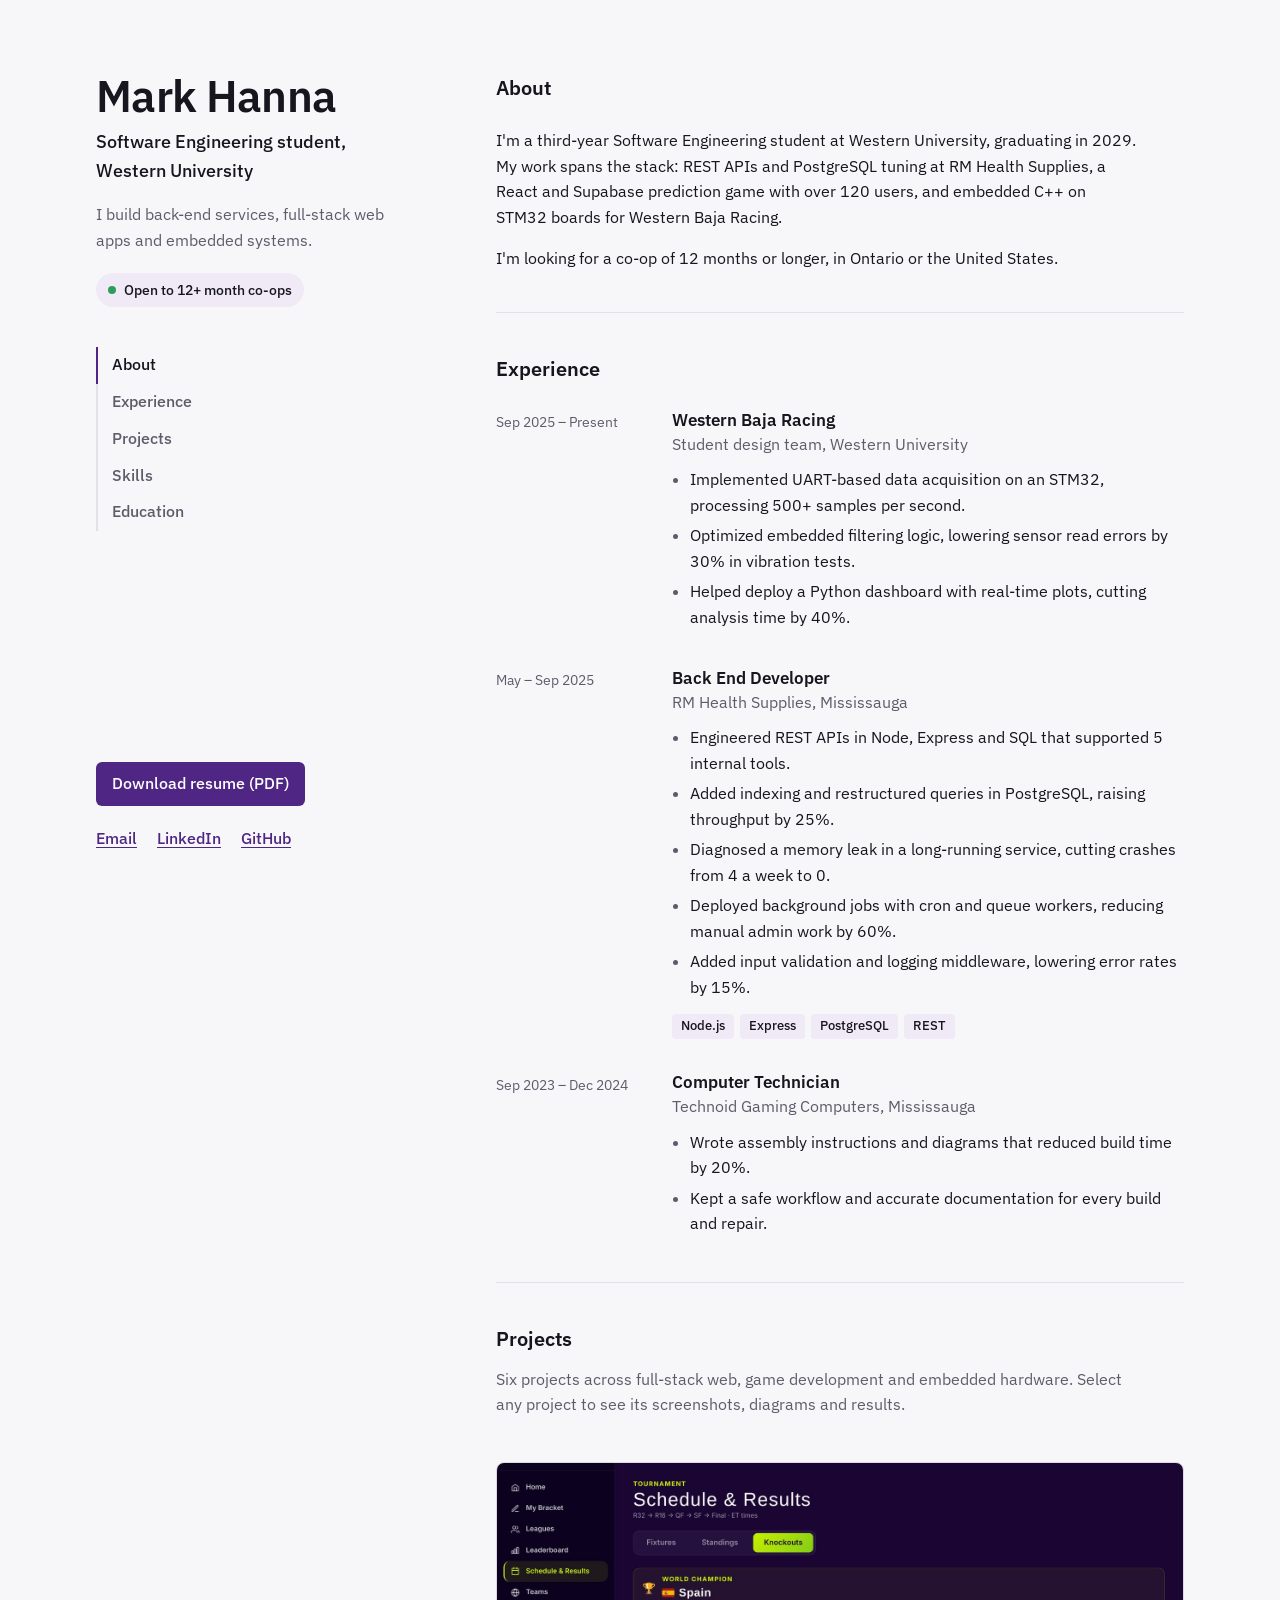
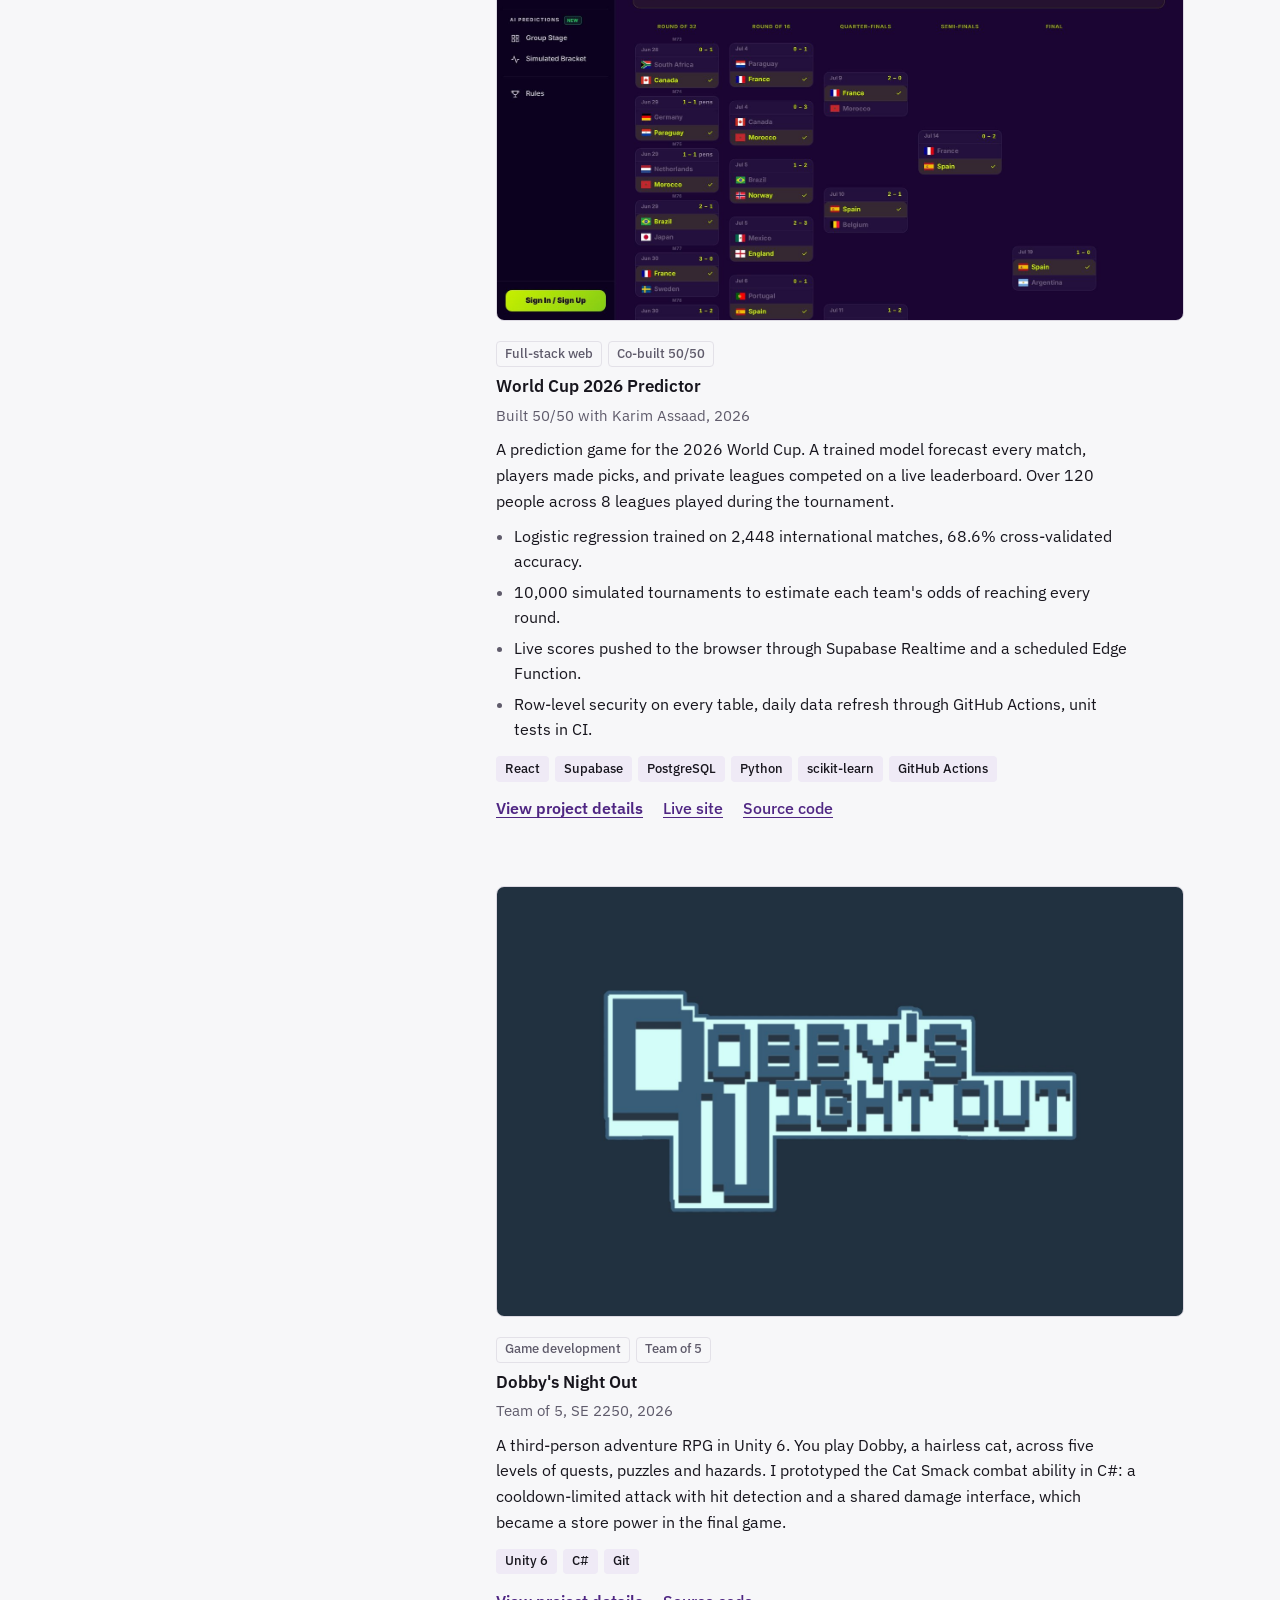
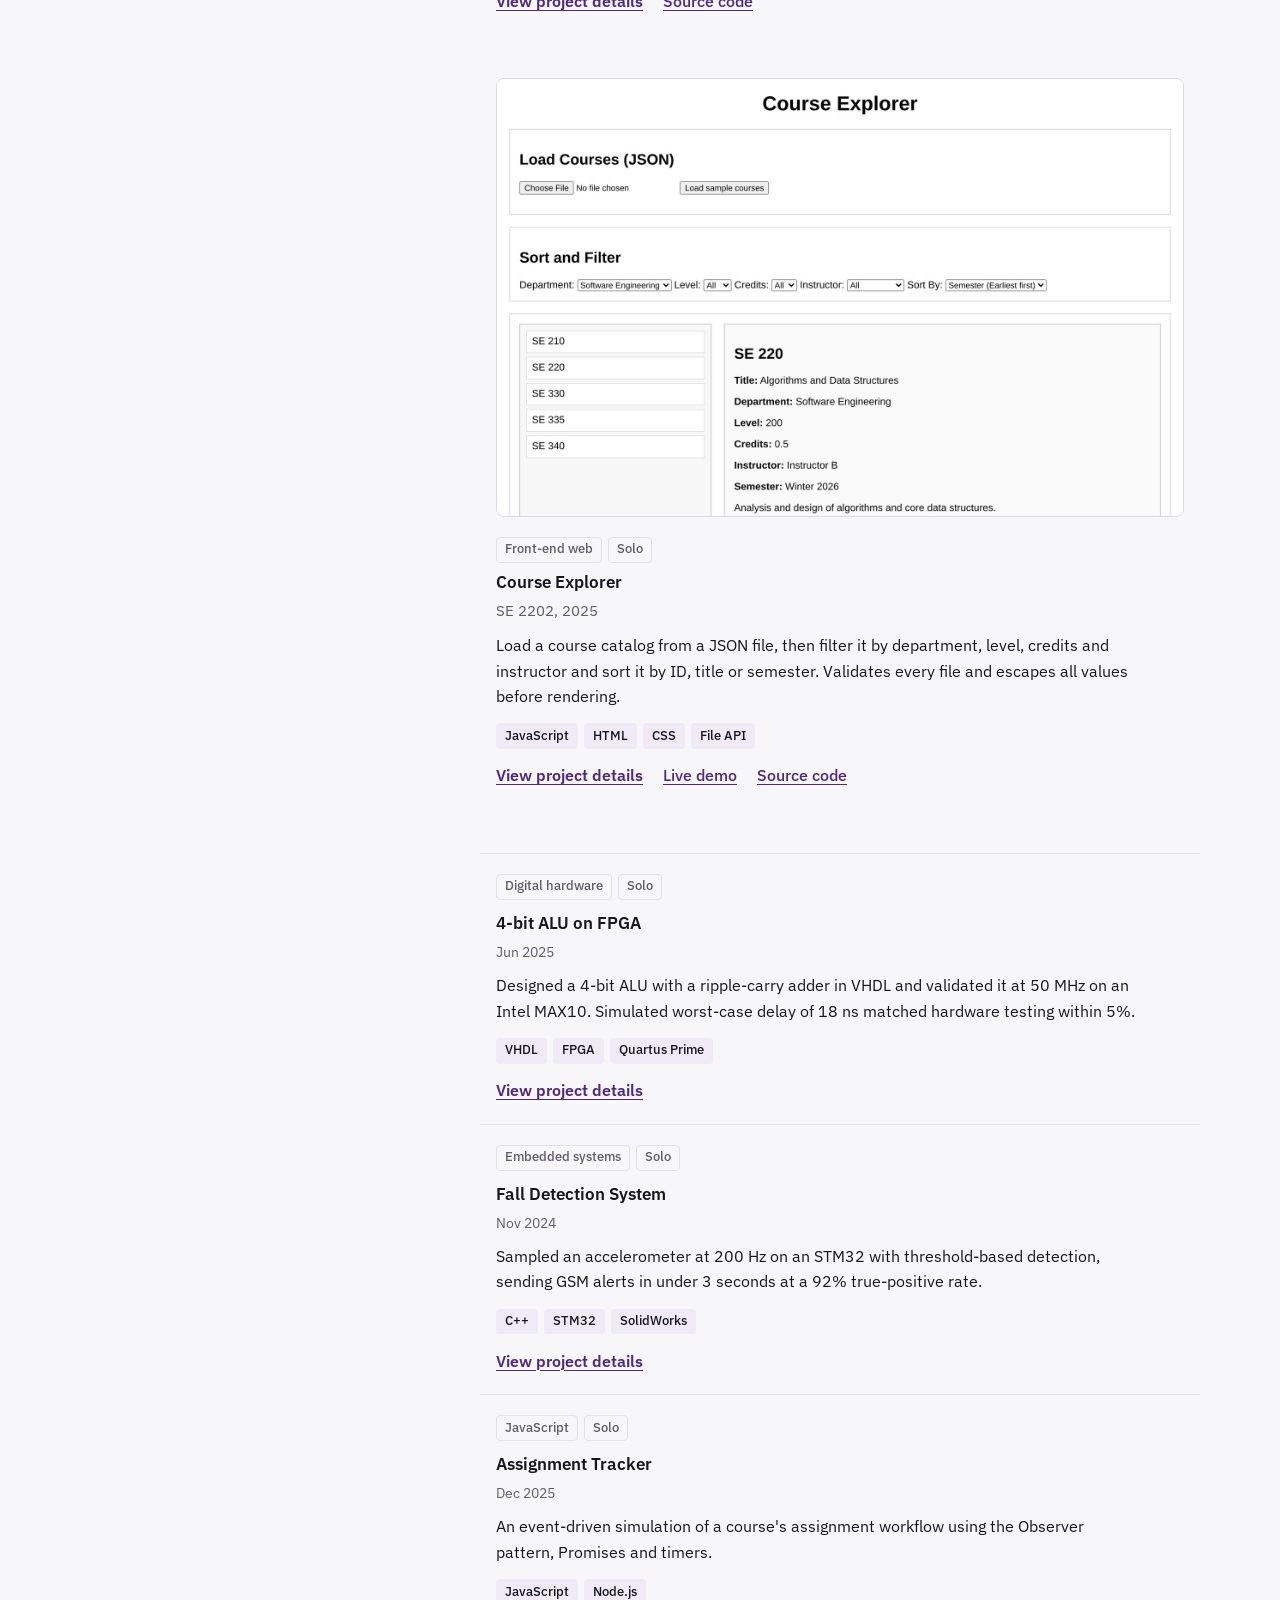
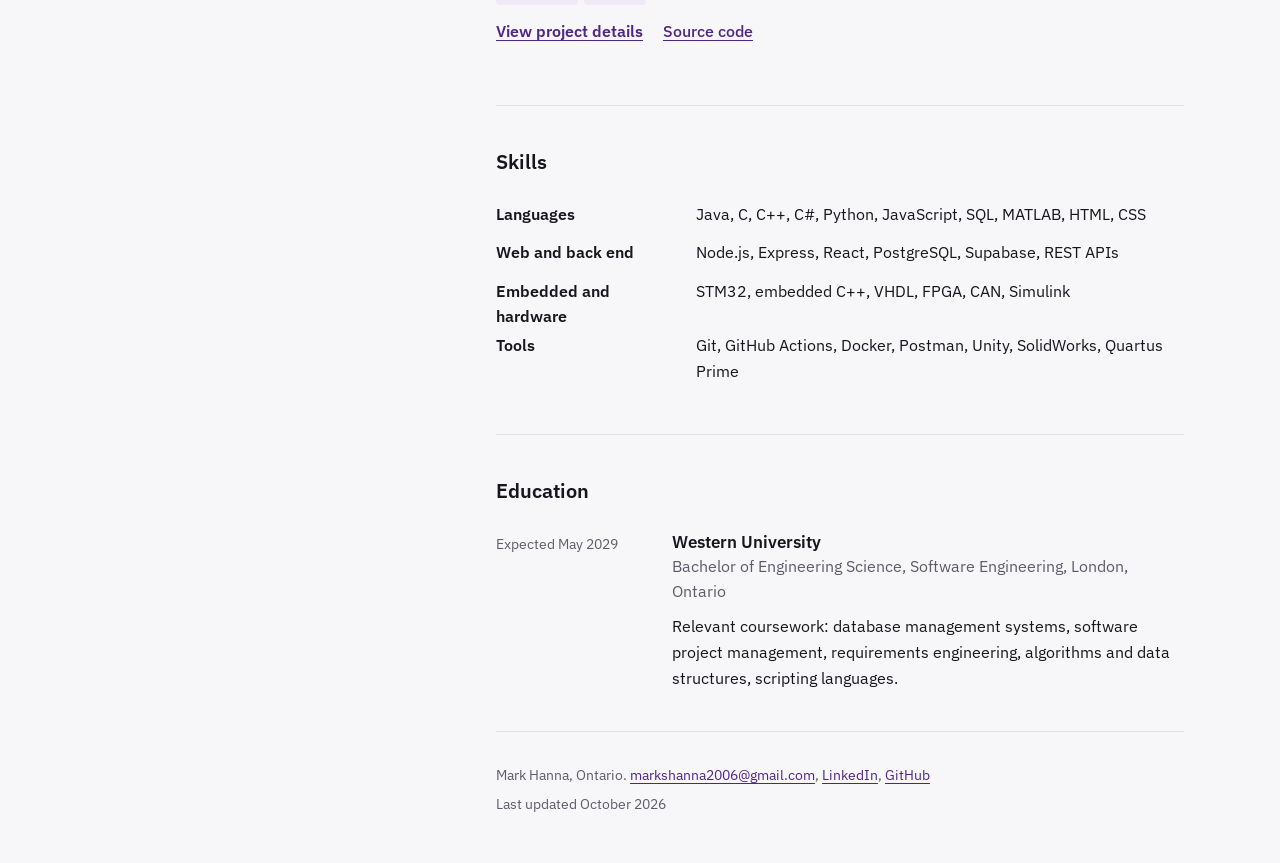
==== commit b06bb70d: "Polish portfolio for recruiters - Goal, role and result summary at the top of every project - Catego" ====
--- a/index.html
+++ b/index.html
@@ -9,9 +9,30 @@
   <link rel="preconnect" href="https://fonts.gstatic.com" crossorigin>
   <link href="https://fonts.googleapis.com/css2?family=IBM+Plex+Sans:wght@400;500;600&display=swap" rel="stylesheet">
   <link rel="stylesheet" href="assets/site.css">
+  <link rel="icon" href="assets/favicon.svg" type="image/svg+xml">
+  <link rel="canonical" href="https://markhanna10.github.io/github-portfolio/">
+  <meta name="theme-color" content="#4f2683">
+  <meta property="og:type" content="website">
+  <meta property="og:title" content="Mark Hanna, Software Engineering Student">
+  <meta property="og:description" content="Back-end, full-stack and embedded projects. Seeking a 12+ month co-op.">
+  <meta property="og:url" content="https://markhanna10.github.io/github-portfolio/">
+  <meta property="og:image" content="https://markhanna10.github.io/github-portfolio/assets/og-image.png">
+  <meta name="twitter:card" content="summary_large_image">
 </head>
 <body>
-  <div class="page">
+  <a class="skip" href="#main">Skip to content</a>
+  <nav class="mnav" aria-label="Sections, mobile">
+    <a class="mnav-name" href="#top">Mark Hanna</a>
+    <ul>
+      <li><a href="#about">About</a></li>
+      <li><a href="#experience">Experience</a></li>
+      <li><a href="#projects">Projects</a></li>
+      <li><a href="#skills">Skills</a></li>
+      <li><a href="#education">Education</a></li>
+      <li><a href="assets/Mark_Hanna_Resume.pdf">Resume</a></li>
+    </ul>
+  </nav>
+  <div class="page" id="top">
     <header class="side">
       <h1 class="name">Mark Hanna</h1>
       <p class="role">Software Engineering student, Western University</p>
@@ -38,7 +59,7 @@
       </div>
     </header>
 
-    <main>
+    <main id="main" tabindex="-1">
       <section id="about" class="about" aria-labelledby="about-h">
         <h2 id="about-h">About</h2>
         <p>I'm a third-year Software Engineering student at Western University, graduating in 2029. My work spans the stack: REST APIs and PostgreSQL tuning at RM Health Supplies, a React and Supabase prediction game with over 120 users, and embedded C++ on STM32 boards for Western Baja Racing.</p>
@@ -94,11 +115,13 @@
 
       <section id="projects" aria-labelledby="projects-h">
         <h2 id="projects-h">Projects</h2>
+        <p class="section-intro">Six projects across full-stack web, game development and embedded hardware. Select any project to see its screenshots, diagrams and results.</p>
 
         <article class="project card" data-card="world-cup-predictor">
           <figure class="shot">
             <img src="assets/world-cup-predictor.jpg" width="1600" height="1067" loading="lazy" alt="The predictor's knockout bracket, from the Round of 32 to Spain winning the final.">
           </figure>
+          <p class="kind"><span>Full-stack web</span><span>Co-built 50/50</span></p>
           <h3><a href="#project-world-cup-predictor" data-open="world-cup-predictor">World Cup 2026 Predictor</a></h3>
           <p class="credit">Built 50/50 with Karim Assaad, 2026</p>
           <p class="summary">A prediction game for the 2026 World Cup. A trained model forecast every match, players made picks, and private leagues competed on a live leaderboard. Over 120 people across 8 leagues played during the tournament.</p>
@@ -122,6 +145,7 @@
           <figure class="shot">
             <img src="assets/dobbys-night-out.jpg" width="1600" height="1000" loading="lazy" alt="Dobby's Night Out title art in pixel lettering.">
           </figure>
+          <p class="kind"><span>Game development</span><span>Team of 5</span></p>
           <h3><a href="#project-dobbys-night-out" data-open="dobbys-night-out">Dobby's Night Out</a></h3>
           <p class="credit">Team of 5, SE 2250, 2026</p>
           <p class="summary">A third-person adventure RPG in Unity 6. You play Dobby, a hairless cat, across five levels of quests, puzzles and hazards. I prototyped the Cat Smack combat ability in C#: a cooldown-limited attack with hit detection and a shared damage interface, which became a store power in the final game.</p>
@@ -138,6 +162,7 @@
           <figure class="shot">
             <img src="assets/course-explorer.jpg" width="1600" height="1018" loading="lazy" alt="Course Explorer filtering a sample catalog to Software Engineering courses, with one course's details open.">
           </figure>
+          <p class="kind"><span>Front-end web</span><span>Solo</span></p>
           <h3><a href="#project-course-explorer" data-open="course-explorer">Course Explorer</a></h3>
           <p class="credit">SE 2202, 2025</p>
           <p class="summary">Load a course catalog from a JSON file, then filter it by department, level, credits and instructor and sort it by ID, title or semester. Validates every file and escapes all values before rendering.</p>
@@ -153,19 +178,22 @@
 
         <ul class="more">
           <li class="card" data-card="fpga-alu">
-            <div class="head"><h3><a href="#project-fpga-alu" data-open="fpga-alu">4-bit ALU on FPGA</a></h3><span class="when">Jun 2025</span></div>
+            <div class="head"><p class="kind"><span>Digital hardware</span><span>Solo</span></p>
+          <h3><a href="#project-fpga-alu" data-open="fpga-alu">4-bit ALU on FPGA</a></h3><span class="when">Jun 2025</span></div>
             <p class="summary">Designed a 4-bit ALU with a ripple-carry adder in VHDL and validated it at 50 MHz on an Intel MAX10. Simulated worst-case delay of 18 ns matched hardware testing within 5%.</p>
             <ul class="tags" aria-label="Technologies"><li>VHDL</li><li>FPGA</li><li>Quartus Prime</li></ul>
             <ul class="links"><li><a class="case-link" href="#project-fpga-alu" data-open="fpga-alu">View project details</a></li></ul>
           </li>
           <li class="card" data-card="fall-detection">
-            <div class="head"><h3><a href="#project-fall-detection" data-open="fall-detection">Fall Detection System</a></h3><span class="when">Nov 2024</span></div>
+            <div class="head"><p class="kind"><span>Embedded systems</span><span>Solo</span></p>
+          <h3><a href="#project-fall-detection" data-open="fall-detection">Fall Detection System</a></h3><span class="when">Nov 2024</span></div>
             <p class="summary">Sampled an accelerometer at 200 Hz on an STM32 with threshold-based detection, sending GSM alerts in under 3 seconds at a 92% true-positive rate.</p>
             <ul class="tags" aria-label="Technologies"><li>C++</li><li>STM32</li><li>SolidWorks</li></ul>
             <ul class="links"><li><a class="case-link" href="#project-fall-detection" data-open="fall-detection">View project details</a></li></ul>
           </li>
           <li class="card" data-card="assignment-tracker">
-            <div class="head"><h3><a href="#project-assignment-tracker" data-open="assignment-tracker">Assignment Tracker</a></h3><span class="when">Dec 2025</span></div>
+            <div class="head"><p class="kind"><span>JavaScript</span><span>Solo</span></p>
+          <h3><a href="#project-assignment-tracker" data-open="assignment-tracker">Assignment Tracker</a></h3><span class="when">Dec 2025</span></div>
             <p class="summary">An event-driven simulation of a course's assignment workflow using the Observer pattern, Promises and timers.</p>
             <ul class="tags" aria-label="Technologies"><li>JavaScript</li><li>Node.js</li></ul>
             <ul class="links"><li><a class="case-link" href="#project-assignment-tracker" data-open="assignment-tracker">View project details</a></li><li><a href="https://github.com/MarkHanna10/SE2202_MiniProject3">Source code</a></li></ul>
@@ -190,23 +218,25 @@
           <div>
             <h3>Western University</h3>
             <p class="org">Bachelor of Engineering Science, Software Engineering, London, Ontario</p>
+            <p class="coursework">Relevant coursework: database management systems, software project management, requirements engineering, algorithms and data structures, scripting languages.</p>
           </div>
         </article>
       </section>
     </main>
 
     <footer>
-      <p>Mark Hanna, Ontario. <a href="mailto:markshanna2006@gmail.com">markshanna2006@gmail.com</a></p>
+      <p>Mark Hanna, Ontario. <a href="mailto:markshanna2006@gmail.com">markshanna2006@gmail.com</a>, <a href="https://www.linkedin.com/in/markhanna10">LinkedIn</a>, <a href="https://github.com/MarkHanna10">GitHub</a></p>
+      <p class="updated">Last updated October 2026</p>
     </footer>
   </div>
 
-    <!-- project-dialogs:start -->
+      <!-- project-dialogs:start -->
   <dialog class="pd" id="project-world-cup-predictor" aria-labelledby="world-cup-predictor-title">
     <div class="pd-bar">
       <span class="pd-bar-title" aria-hidden="true">World Cup 2026 Predictor</span>
       <button type="button" class="pd-close" data-close>Close</button>
     </div>
-    <div class="cs pd-body" tabindex="-1" autofocus>
+    <div class="cs pd-body" tabindex="0" autofocus>
 
     <header class="cs-head">
       <h2 class="pd-title" id="world-cup-predictor-title">World Cup 2026 Predictor</h2>
@@ -216,6 +246,11 @@
         <div><dt>Timeline</dt><dd>May to July 2026</dd></div>
         <div><dt>Stack</dt><dd>React, Supabase, Python</dd></div>
         <div><dt>Links</dt><dd><a href="https://worldcup26-lemon-five.vercel.app/">Live site</a>, <a href="https://github.com/MarkHanna10/world-cup-2026-predictor">Source</a></dd></div>
+      </dl>
+      <dl class="snapshot">
+        <div><dt>Goal</dt><dd>Forecast all 104 matches of the first 48-team World Cup and let players compete on their own picks.</dd></div>
+        <div><dt>My role</dt><dd>Co-built 50/50 with Karim Assaad.</dd></div>
+        <div><dt>Result</dt><dd>120+ players across 8 leagues. The model's pre-tournament favourite, Spain, won the title.</dd></div>
       </dl>
     </header>
 
@@ -413,6 +448,10 @@
       <p>Draws are the clearest gap. The model never ranks a draw as the most likely outcome, and the group stage produced 20 of them. A dedicated draw model, or a three-way classifier instead of win-or-loss, would be the first change.</p>
       <p>After the tournament, a data audit found the live feed had filed several knockout scores under the wrong match numbers. Rebuilding those results, cross-checked against two independent sources, also added proper support for penalty shootouts.</p>
     </section>
+      <nav class="pd-next" aria-label="Other projects">
+        <a href="#project-assignment-tracker" data-open="assignment-tracker"><span>Previous project</span>Assignment Tracker</a>
+        <a href="#project-dobbys-night-out" data-open="dobbys-night-out"><span>Next project</span>Dobby's Night Out</a>
+      </nav>
     </div>
   </dialog>
   <dialog class="pd" id="project-dobbys-night-out" aria-labelledby="dobbys-night-out-title">
@@ -420,7 +459,7 @@
       <span class="pd-bar-title" aria-hidden="true">Dobby's Night Out</span>
       <button type="button" class="pd-close" data-close>Close</button>
     </div>
-    <div class="cs pd-body" tabindex="-1" autofocus>
+    <div class="cs pd-body" tabindex="0" autofocus>
 
     <header class="cs-head">
       <h2 class="pd-title" id="dobbys-night-out-title">Dobby's Night Out</h2>
@@ -430,6 +469,11 @@
         <div><dt>Timeline</dt><dd>3 weeks, March to April 2026</dd></div>
         <div><dt>Stack</dt><dd>Unity 6, C#, Git</dd></div>
         <div><dt>Links</dt><dd><a href="https://github.com/MarkHanna10/Dobbys-Night-Out">Source</a></dd></div>
+      </dl>
+      <dl class="snapshot">
+        <div><dt>Goal</dt><dd>Build a five-level adventure game as a team of five in three weeks.</dd></div>
+        <div><dt>My role</dt><dd>Prototyped the Cat Smack combat ability and the shared damage interface behind it.</dd></div>
+        <div><dt>Result</dt><dd>A playable five-level game. Cat Smack ships in it as a purchasable power.</dd></div>
       </dl>
     </header>
 
@@ -599,6 +643,10 @@
         <figcaption>The options menu, with character select, settings, controls and help.</figcaption>
       </figure>
     </section>
+      <nav class="pd-next" aria-label="Other projects">
+        <a href="#project-world-cup-predictor" data-open="world-cup-predictor"><span>Previous project</span>World Cup 2026 Predictor</a>
+        <a href="#project-course-explorer" data-open="course-explorer"><span>Next project</span>Course Explorer</a>
+      </nav>
     </div>
   </dialog>
   <dialog class="pd" id="project-course-explorer" aria-labelledby="course-explorer-title">
@@ -606,7 +654,7 @@
       <span class="pd-bar-title" aria-hidden="true">Course Explorer</span>
       <button type="button" class="pd-close" data-close>Close</button>
     </div>
-    <div class="cs pd-body" tabindex="-1" autofocus>
+    <div class="cs pd-body" tabindex="0" autofocus>
 
     <header class="cs-head">
       <h2 class="pd-title" id="course-explorer-title">Course Explorer</h2>
@@ -617,6 +665,11 @@
         <div><dt>Stack</dt><dd>JavaScript, HTML, CSS</dd></div>
         <div><dt>Links</dt><dd><a href="https://markhanna10.github.io/SE2202-MiniProject2/">Live demo</a>, <a href="https://github.com/MarkHanna10/SE2202-MiniProject2">Source</a></dd></div>
       </dl>
+      <dl class="snapshot">
+        <div><dt>Goal</dt><dd>Let anyone browse a course catalog from a JSON file, with no server.</dd></div>
+        <div><dt>My role</dt><dd>Solo: interface, validation, filtering and sorting.</dd></div>
+        <div><dt>Result</dt><dd>Catches 6 kinds of bad input with a clear message for each. Live demo with a 12-course sample.</dd></div>
+      </dl>
     </header>
 
     <figure class="fig">
@@ -710,6 +763,10 @@
         </table>
       </div>
     </section>
+      <nav class="pd-next" aria-label="Other projects">
+        <a href="#project-dobbys-night-out" data-open="dobbys-night-out"><span>Previous project</span>Dobby's Night Out</a>
+        <a href="#project-fpga-alu" data-open="fpga-alu"><span>Next project</span>4-bit ALU on FPGA</a>
+      </nav>
     </div>
   </dialog>
   <dialog class="pd" id="project-fpga-alu" aria-labelledby="fpga-alu-title">
@@ -717,7 +774,7 @@
       <span class="pd-bar-title" aria-hidden="true">4-bit ALU on FPGA</span>
       <button type="button" class="pd-close" data-close>Close</button>
     </div>
-    <div class="cs pd-body" tabindex="-1" autofocus>
+    <div class="cs pd-body" tabindex="0" autofocus>
 
     <header class="cs-head">
       <h2 class="pd-title" id="fpga-alu-title">4-bit ALU on FPGA</h2>
@@ -727,6 +784,11 @@
         <div><dt>Timeline</dt><dd>June 2025</dd></div>
         <div><dt>Stack</dt><dd>VHDL, Quartus Prime</dd></div>
         <div><dt>Hardware</dt><dd>Intel MAX10 FPGA</dd></div>
+      </dl>
+      <dl class="snapshot">
+        <div><dt>Goal</dt><dd>Design a 4-bit ALU and confirm its timing on real hardware.</dd></div>
+        <div><dt>My role</dt><dd>Solo: RTL design, simulation and hardware testing.</dd></div>
+        <div><dt>Result</dt><dd>Ran at 50 MHz with 2 ns of timing slack, using 2% of the FPGA's logic.</dd></div>
       </dl>
     </header>
 
@@ -850,6 +912,10 @@
         <li class="step key"><b>Check on hardware</b><span>LEDs and 7-segment output</span></li>
       </ol>
     </section>
+      <nav class="pd-next" aria-label="Other projects">
+        <a href="#project-course-explorer" data-open="course-explorer"><span>Previous project</span>Course Explorer</a>
+        <a href="#project-fall-detection" data-open="fall-detection"><span>Next project</span>Fall Detection System</a>
+      </nav>
     </div>
   </dialog>
   <dialog class="pd" id="project-fall-detection" aria-labelledby="fall-detection-title">
@@ -857,7 +923,7 @@
       <span class="pd-bar-title" aria-hidden="true">Fall Detection System</span>
       <button type="button" class="pd-close" data-close>Close</button>
     </div>
-    <div class="cs pd-body" tabindex="-1" autofocus>
+    <div class="cs pd-body" tabindex="0" autofocus>
 
     <header class="cs-head">
       <h2 class="pd-title" id="fall-detection-title">Fall Detection System</h2>
@@ -867,6 +933,11 @@
         <div><dt>Timeline</dt><dd>November 2024</dd></div>
         <div><dt>Stack</dt><dd>C, C++, STM32CubeIDE</dd></div>
         <div><dt>Hardware</dt><dd>STM32, accelerometer, GSM module</dd></div>
+      </dl>
+      <dl class="snapshot">
+        <div><dt>Goal</dt><dd>Detect a fall and alert someone within seconds.</dd></div>
+        <div><dt>My role</dt><dd>Solo: firmware, detection logic and hardware integration.</dd></div>
+        <div><dt>Result</dt><dd>92% true-positive detection, with alerts sent in under 3 seconds.</dd></div>
       </dl>
     </header>
 
@@ -949,6 +1020,10 @@
         </table>
       </div>
     </section>
+      <nav class="pd-next" aria-label="Other projects">
+        <a href="#project-fpga-alu" data-open="fpga-alu"><span>Previous project</span>4-bit ALU on FPGA</a>
+        <a href="#project-assignment-tracker" data-open="assignment-tracker"><span>Next project</span>Assignment Tracker</a>
+      </nav>
     </div>
   </dialog>
   <dialog class="pd" id="project-assignment-tracker" aria-labelledby="assignment-tracker-title">
@@ -956,7 +1031,7 @@
       <span class="pd-bar-title" aria-hidden="true">Assignment Tracker</span>
       <button type="button" class="pd-close" data-close>Close</button>
     </div>
-    <div class="cs pd-body" tabindex="-1" autofocus>
+    <div class="cs pd-body" tabindex="0" autofocus>
 
     <header class="cs-head">
       <h2 class="pd-title" id="assignment-tracker-title">Assignment Tracker</h2>
@@ -966,6 +1041,11 @@
         <div><dt>Timeline</dt><dd>December 2025</dd></div>
         <div><dt>Stack</dt><dd>JavaScript, Node.js</dd></div>
         <div><dt>Links</dt><dd><a href="https://github.com/MarkHanna10/SE2202_MiniProject3">Source</a></dd></div>
+      </dl>
+      <dl class="snapshot">
+        <div><dt>Goal</dt><dd>Model a course's assignment workflow as a set of asynchronous events.</dd></div>
+        <div><dt>My role</dt><dd>Solo.</dd></div>
+        <div><dt>Result</dt><dd>Every state change is reported in order, including submissions forced by a reminder.</dd></div>
       </dl>
     </header>
 
@@ -1064,27 +1144,41 @@
 Outstanding Assignments (A2): Alice Smith</pre>
       <p>Alice still shows as outstanding for A2: she never started it, so it stays in the released state.</p>
     </section>
+      <nav class="pd-next" aria-label="Other projects">
+        <a href="#project-fall-detection" data-open="fall-detection"><span>Previous project</span>Fall Detection System</a>
+        <a href="#project-world-cup-predictor" data-open="world-cup-predictor"><span>Next project</span>World Cup 2026 Predictor</a>
+      </nav>
     </div>
   </dialog>
   <!-- project-dialogs:end -->
   <script>
     // Project detail panels: open on click, close with the button, Esc or a click outside
     (function () {
+      var pushed = false;   // true when opening a panel added a history entry
       function panel(slug) { return document.getElementById('project-' + slug); }
+      function current() { return document.querySelector('dialog.pd[open]'); }
       function open(slug, push) {
         var d = panel(slug);
-        if (!d || d.open) return;
+        if (!d) return;
+        var cur = current();
+        if (cur === d) return;
+        if (cur) { cur.dataset.switching = '1'; cur.close(); }
         d.showModal();
         document.documentElement.classList.add('pd-open');
-        d.querySelector('.pd-body').scrollTop = 0;
-        if (push) history.pushState(null, '', '#project-' + slug);
-      }
-      function closeAll() {
-        document.querySelectorAll('dialog.pd[open]').forEach(function (d) { d.close(); });
+        var body = d.querySelector('.pd-body');
+        body.scrollTop = 0;
+        d.classList.remove('scrolled');
+        var url = '#project-' + slug;
+        if (push === 'replace') history.replaceState(null, '', url);
+        else if (push) { history.pushState(null, '', url); pushed = true; }
       }
       document.addEventListener('click', function (e) {
         var link = e.target.closest('[data-open]');
-        if (link) { e.preventDefault(); open(link.getAttribute('data-open'), true); return; }
+        if (link) {
+          e.preventDefault();
+          open(link.getAttribute('data-open'), current() ? 'replace' : true);
+          return;
+        }
         if (e.target.closest('a, button, dialog')) return;
         var card = e.target.closest('[data-card]');
         if (card) open(card.getAttribute('data-card'), true);
@@ -1095,13 +1189,23 @@
         var body = d.querySelector('.pd-body');
         body.addEventListener('scroll', function () { d.classList.toggle('scrolled', body.scrollTop > 90); }, { passive: true });
         d.addEventListener('close', function () {
+          // The close event fires after a short delay, so the flag lives on the panel itself
+          if (d.dataset.switching) { delete d.dataset.switching; return; }
           document.documentElement.classList.remove('pd-open');
-          if (location.hash === '#' + d.id) history.pushState(null, '', location.pathname + '#projects');
+          var popped = !!d.dataset.fromPop; delete d.dataset.fromPop;
+          if (!popped && /^#project-/.test(location.hash)) {
+            if (pushed) history.back();
+            else history.replaceState(null, '', location.pathname + location.search);
+          }
+          pushed = false;
+          var card = document.querySelector('[data-card="' + d.id.replace('project-', '') + '"] h3 a');
+          if (card) card.focus({ preventScroll: true });
         });
       });
       function fromHash() {
         var m = location.hash.match(/^#project-([a-z-]+)$/);
-        if (m) open(m[1], false); else closeAll();
+        if (m && panel(m[1])) open(m[1], false);
+        else { var cur = current(); if (cur) { cur.dataset.fromPop = '1'; cur.close(); } }
       }
       window.addEventListener('popstate', fromHash);
       fromHash();
--- a/assets/site.css
+++ b/assets/site.css
@@ -534,6 +534,104 @@
   }
   .cs.pd-body { padding: 0 1rem 2rem; }
 }
-.pd-body:focus { outline: none; }
+.pd-body:focus:not(:focus-visible) { outline: none; }
 .pd-bar-title { opacity: 0; transition: opacity 0.15s; }
 dialog.pd.scrolled .pd-bar-title { opacity: 1; }
+
+/* ---------- Navigation helpers ---------- */
+.skip {
+  position: absolute;
+  left: 1rem;
+  top: -3rem;
+  z-index: 50;
+  padding: 0.5rem 0.9rem;
+  border-radius: 6px;
+  background: var(--accent);
+  color: var(--on-accent);
+  font-weight: 500;
+  text-decoration: none;
+}
+.skip:focus { top: 1rem; }
+main:focus { outline: none; }
+
+.mnav {
+  position: sticky;
+  top: 0;
+  z-index: 20;
+  display: flex;
+  align-items: center;
+  gap: 1rem;
+  padding: 0.6rem 1rem;
+  border-bottom: 1px solid var(--rule);
+  background: color-mix(in srgb, var(--bg) 92%, transparent);
+  backdrop-filter: blur(8px);
+  -webkit-backdrop-filter: blur(8px);
+}
+.mnav-name { flex: none; color: var(--ink); font-weight: 600; text-decoration: none; }
+.mnav ul {
+  display: flex;
+  gap: 1rem;
+  margin: 0;
+  padding: 0;
+  list-style: none;
+  overflow-x: auto;
+  scrollbar-width: none;
+  font-size: 0.9375rem;
+  font-weight: 500;
+}
+.mnav ul::-webkit-scrollbar { display: none; }
+.mnav ul a { color: var(--muted); text-decoration: none; white-space: nowrap; }
+.mnav ul a:hover { color: var(--ink); }
+html { scroll-padding-top: 4rem; }
+@media (min-width: 64rem) {
+  .mnav { display: none; }
+  html { scroll-padding-top: 1.5rem; }
+}
+
+/* Project labels and section intro */
+.section-intro { margin: -0.75rem 0 1.75rem; max-width: 40rem; color: var(--muted); }
+.kind { display: flex; flex-wrap: wrap; gap: 0.4rem; margin: 0 0 0.5rem; }
+.kind span {
+  padding: 0.1rem 0.5rem;
+  border: 1px solid var(--rule);
+  border-radius: 4px;
+  color: var(--muted);
+  font-size: 0.8125rem;
+  font-weight: 500;
+}
+.more .head { flex-direction: column; align-items: flex-start; }
+.coursework { margin-top: 0.6rem; max-width: 40rem; }
+footer .updated { margin-top: 0.4rem; }
+
+/* Goal, role and result summary at the top of each project panel */
+.snapshot {
+  display: grid;
+  grid-template-columns: 1fr;
+  gap: 1rem;
+  margin: 1.5rem 0 0;
+  padding: 1.1rem 1.25rem;
+  border: 1px solid var(--rule);
+  border-left: 3px solid var(--accent);
+  border-radius: 8px;
+  background: var(--surface);
+}
+.snapshot dt { color: var(--accent); font-size: 0.875rem; font-weight: 600; }
+.snapshot dd { margin: 0.2rem 0 0; }
+@media (min-width: 52rem) { .snapshot { grid-template-columns: repeat(3, minmax(0, 1fr)); gap: 1.5rem; } }
+
+/* Previous and next project inside a panel */
+.pd-next {
+  display: grid;
+  grid-template-columns: 1fr 1fr;
+  gap: 1rem;
+  margin-top: 1rem;
+  padding-top: 1.5rem;
+  border-top: 1px solid var(--rule);
+  font-weight: 500;
+}
+.pd-next a:last-child { text-align: right; }
+.pd-next span { display: block; color: var(--muted); font-size: 0.875rem; font-weight: 400; }
+.pd-body:focus-visible { outline: 2px solid var(--accent); outline-offset: -2px; }
+dialog.pd:focus, dialog.pd:focus-visible { outline: none; }
+.mnav { background: var(--bg); }
+.mnav ul { -webkit-mask-image: linear-gradient(to right, #000 85%, transparent); mask-image: linear-gradient(to right, #000 85%, transparent); padding-right: 1.5rem; }
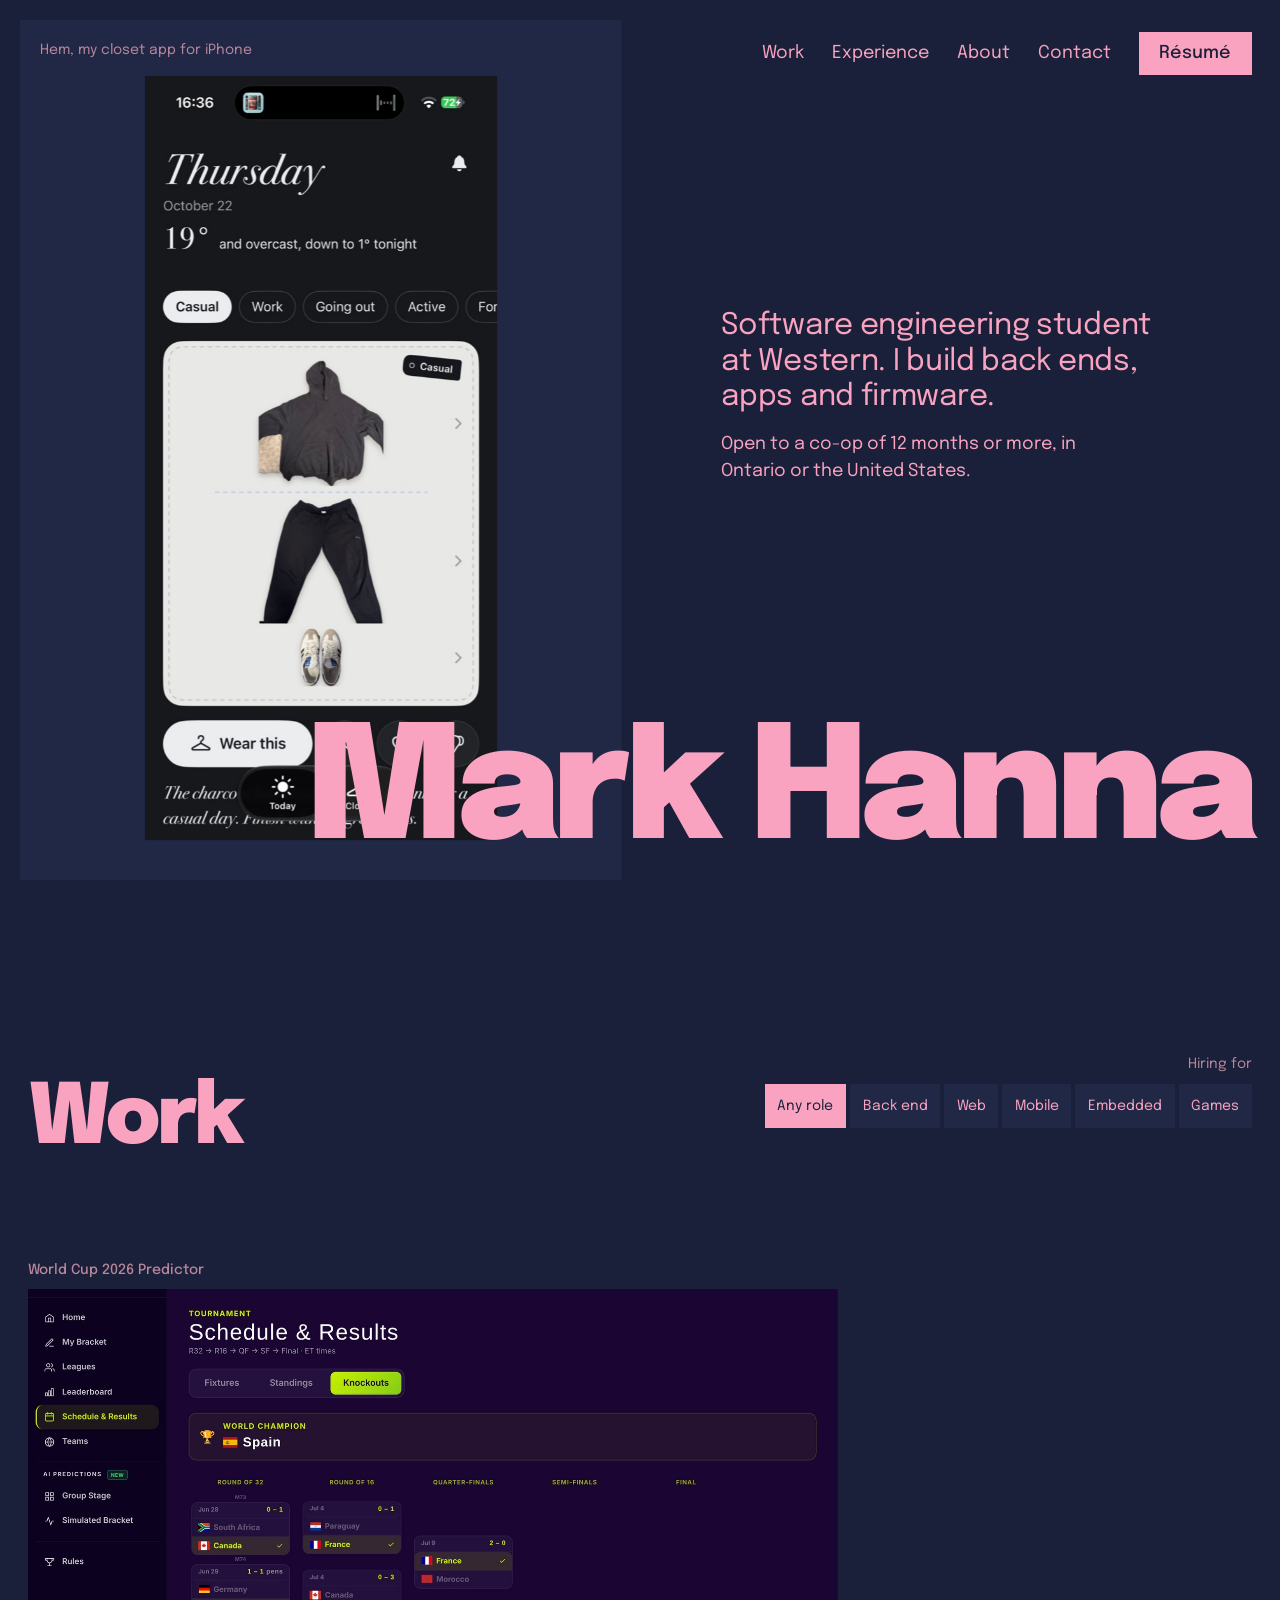
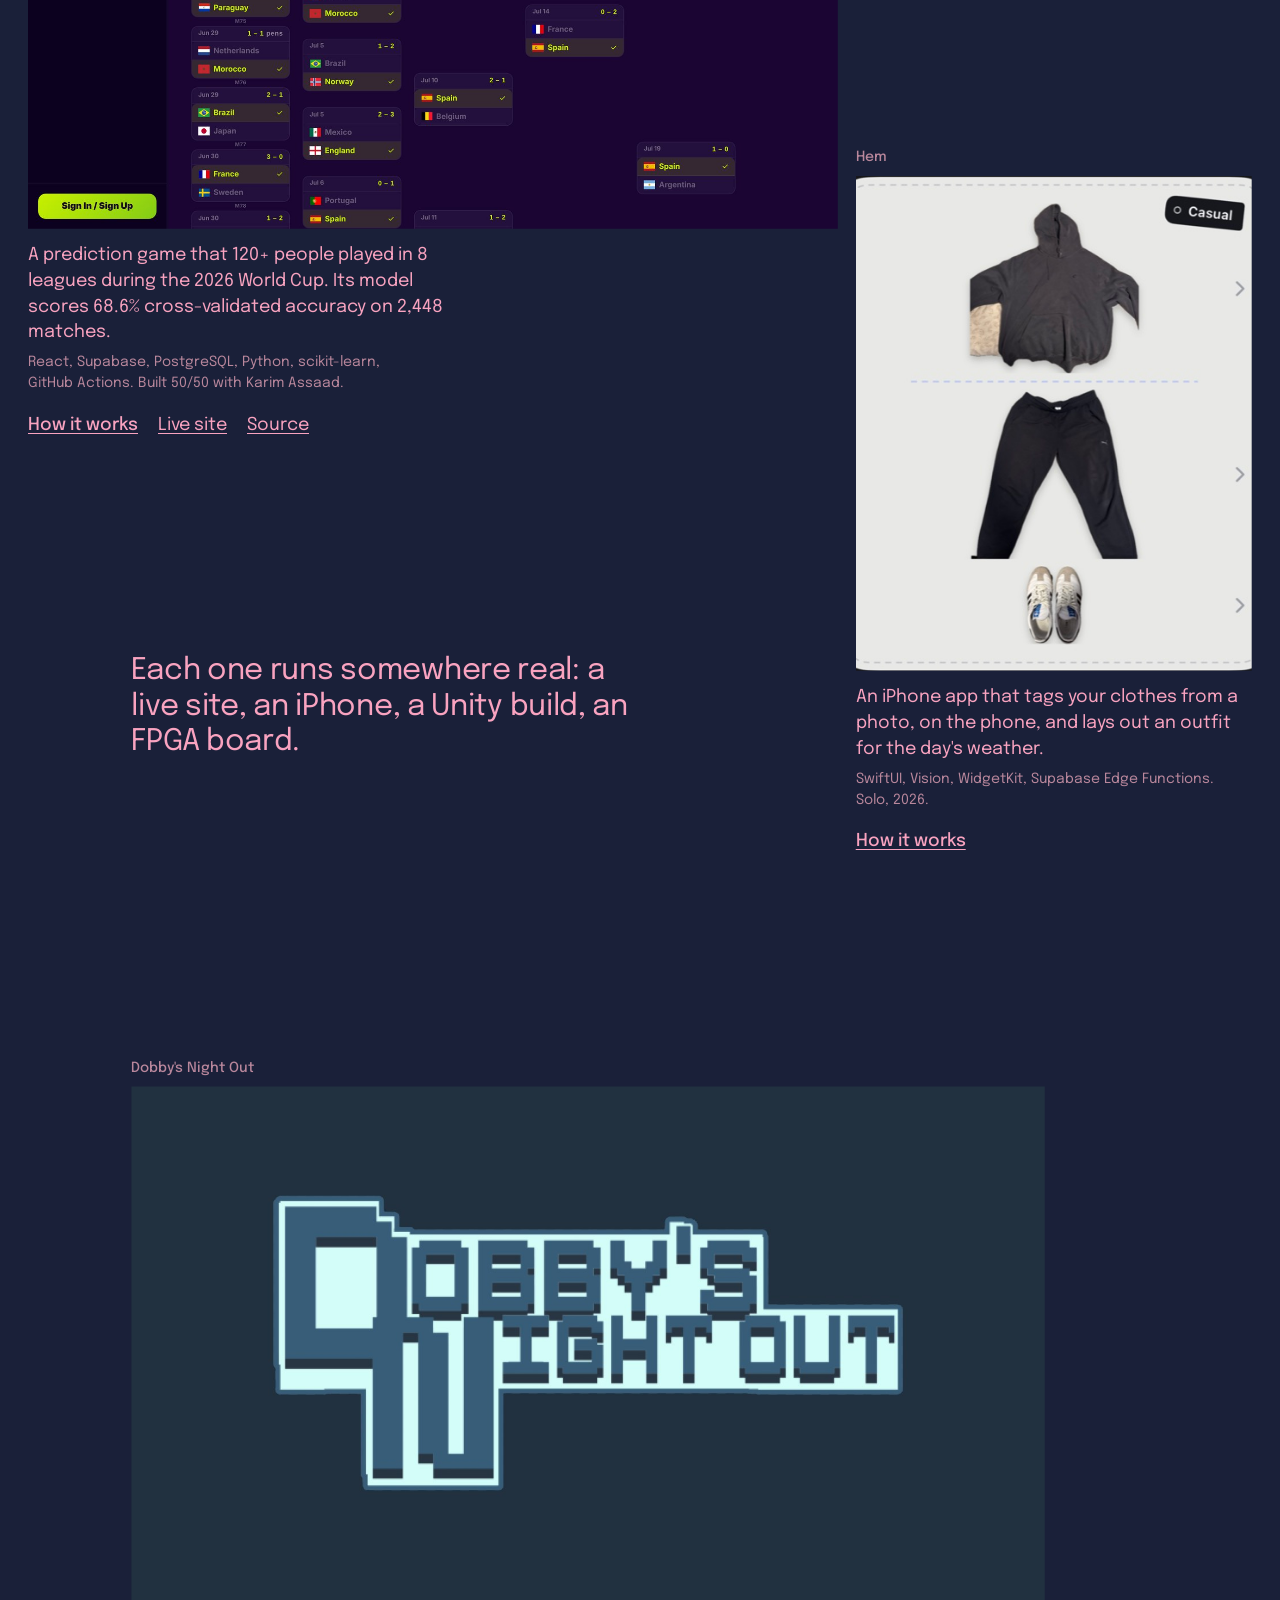
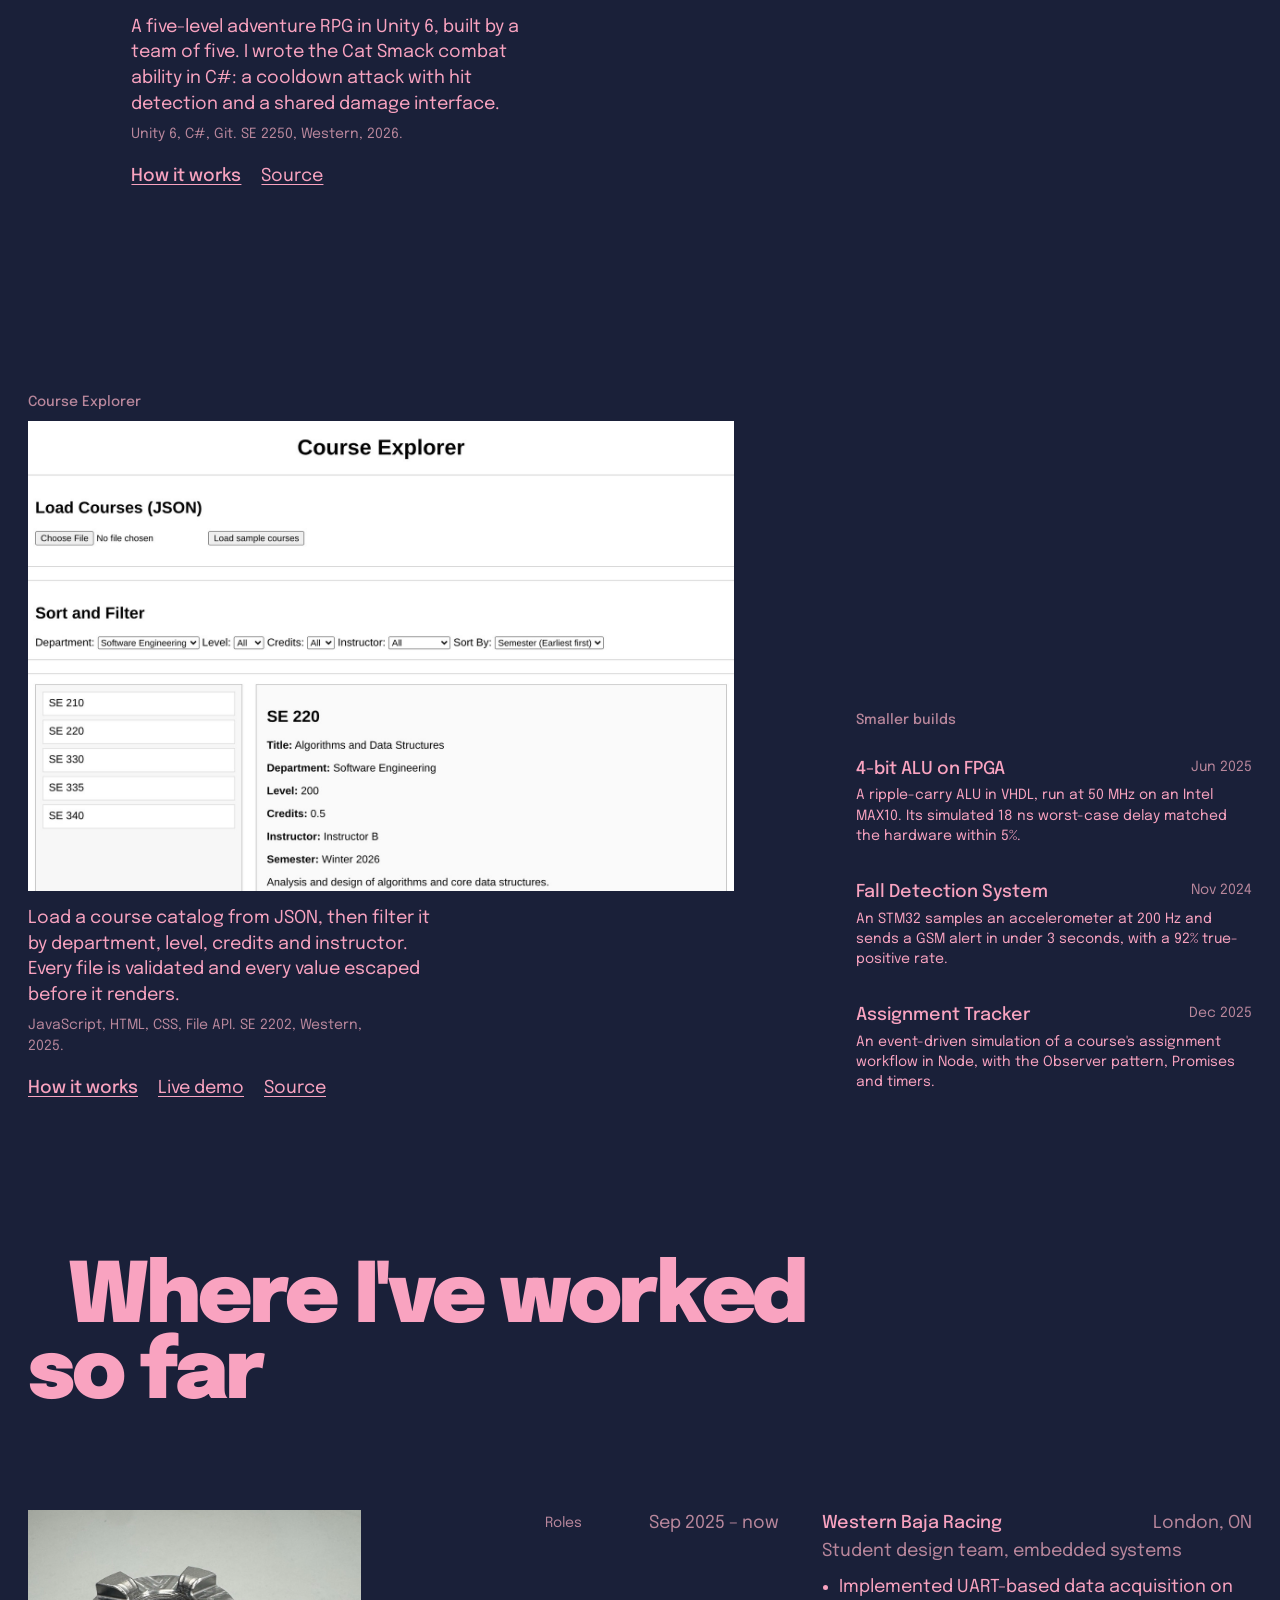
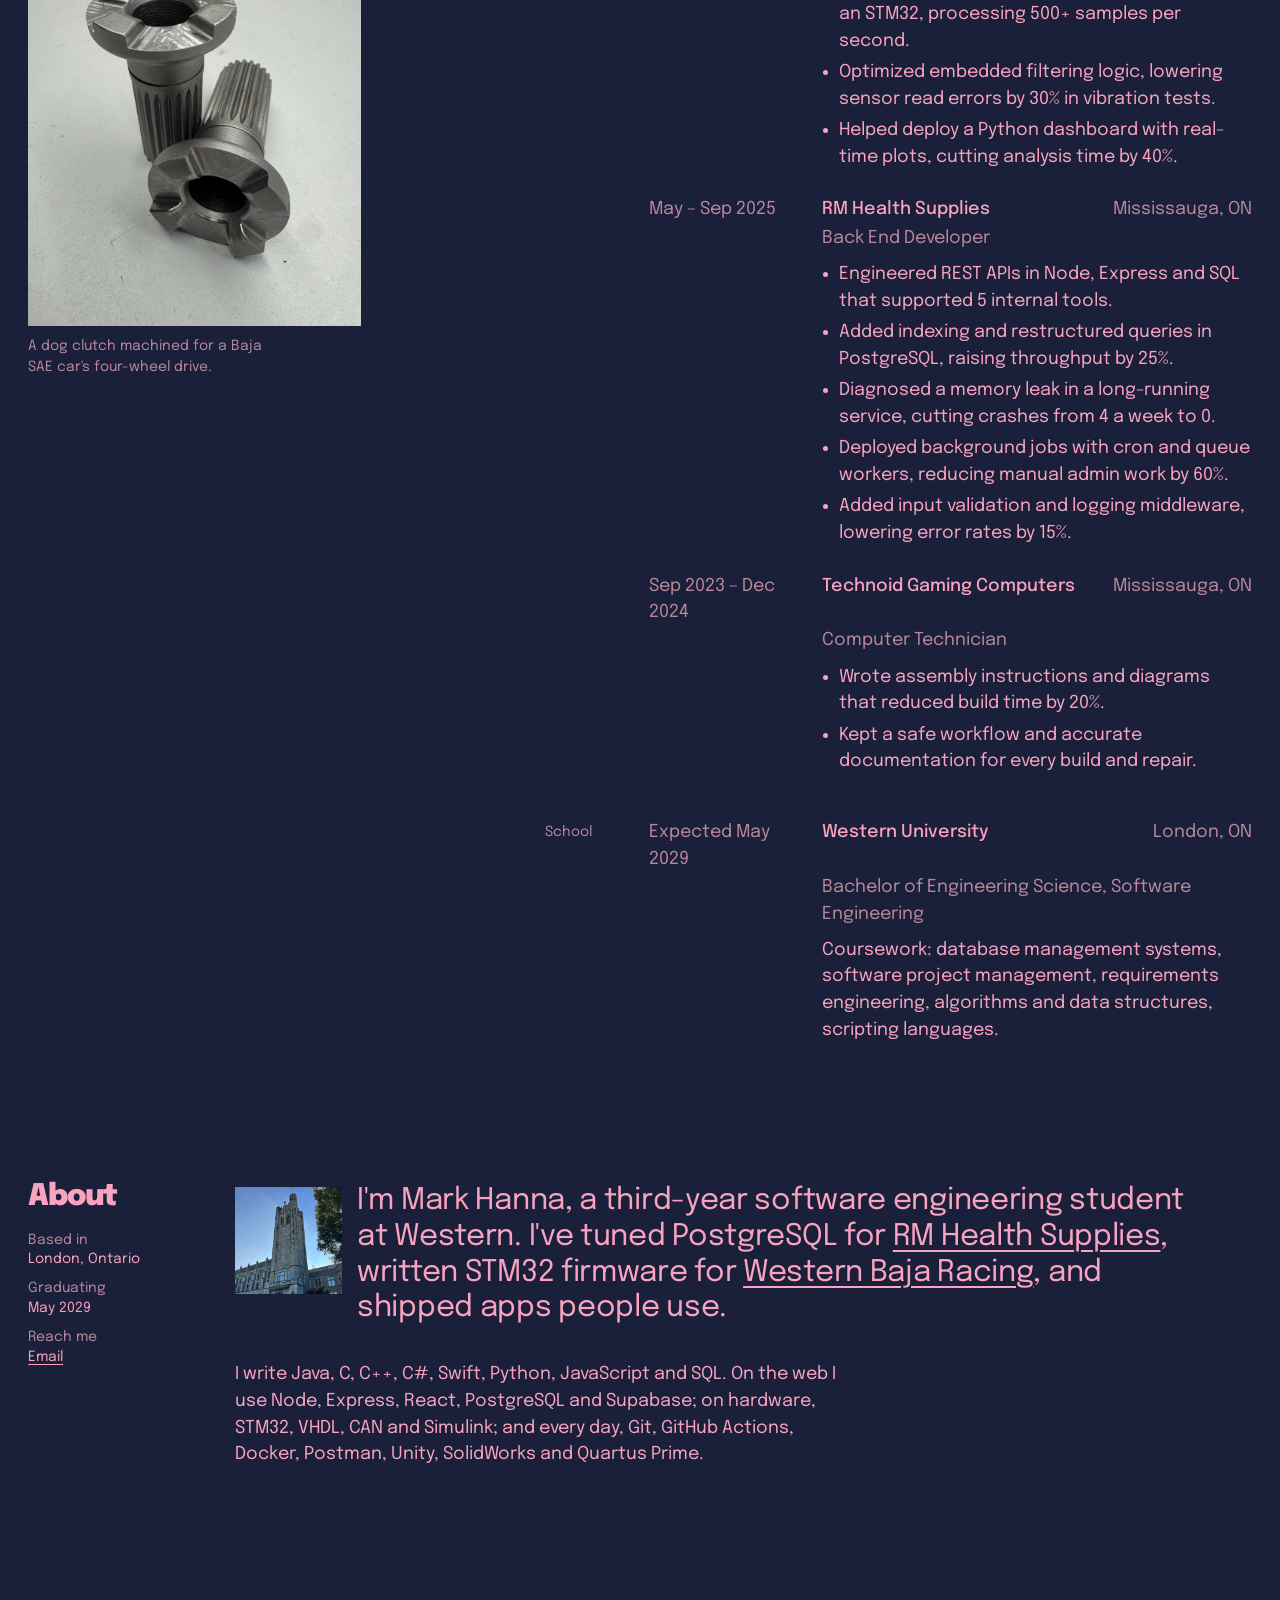
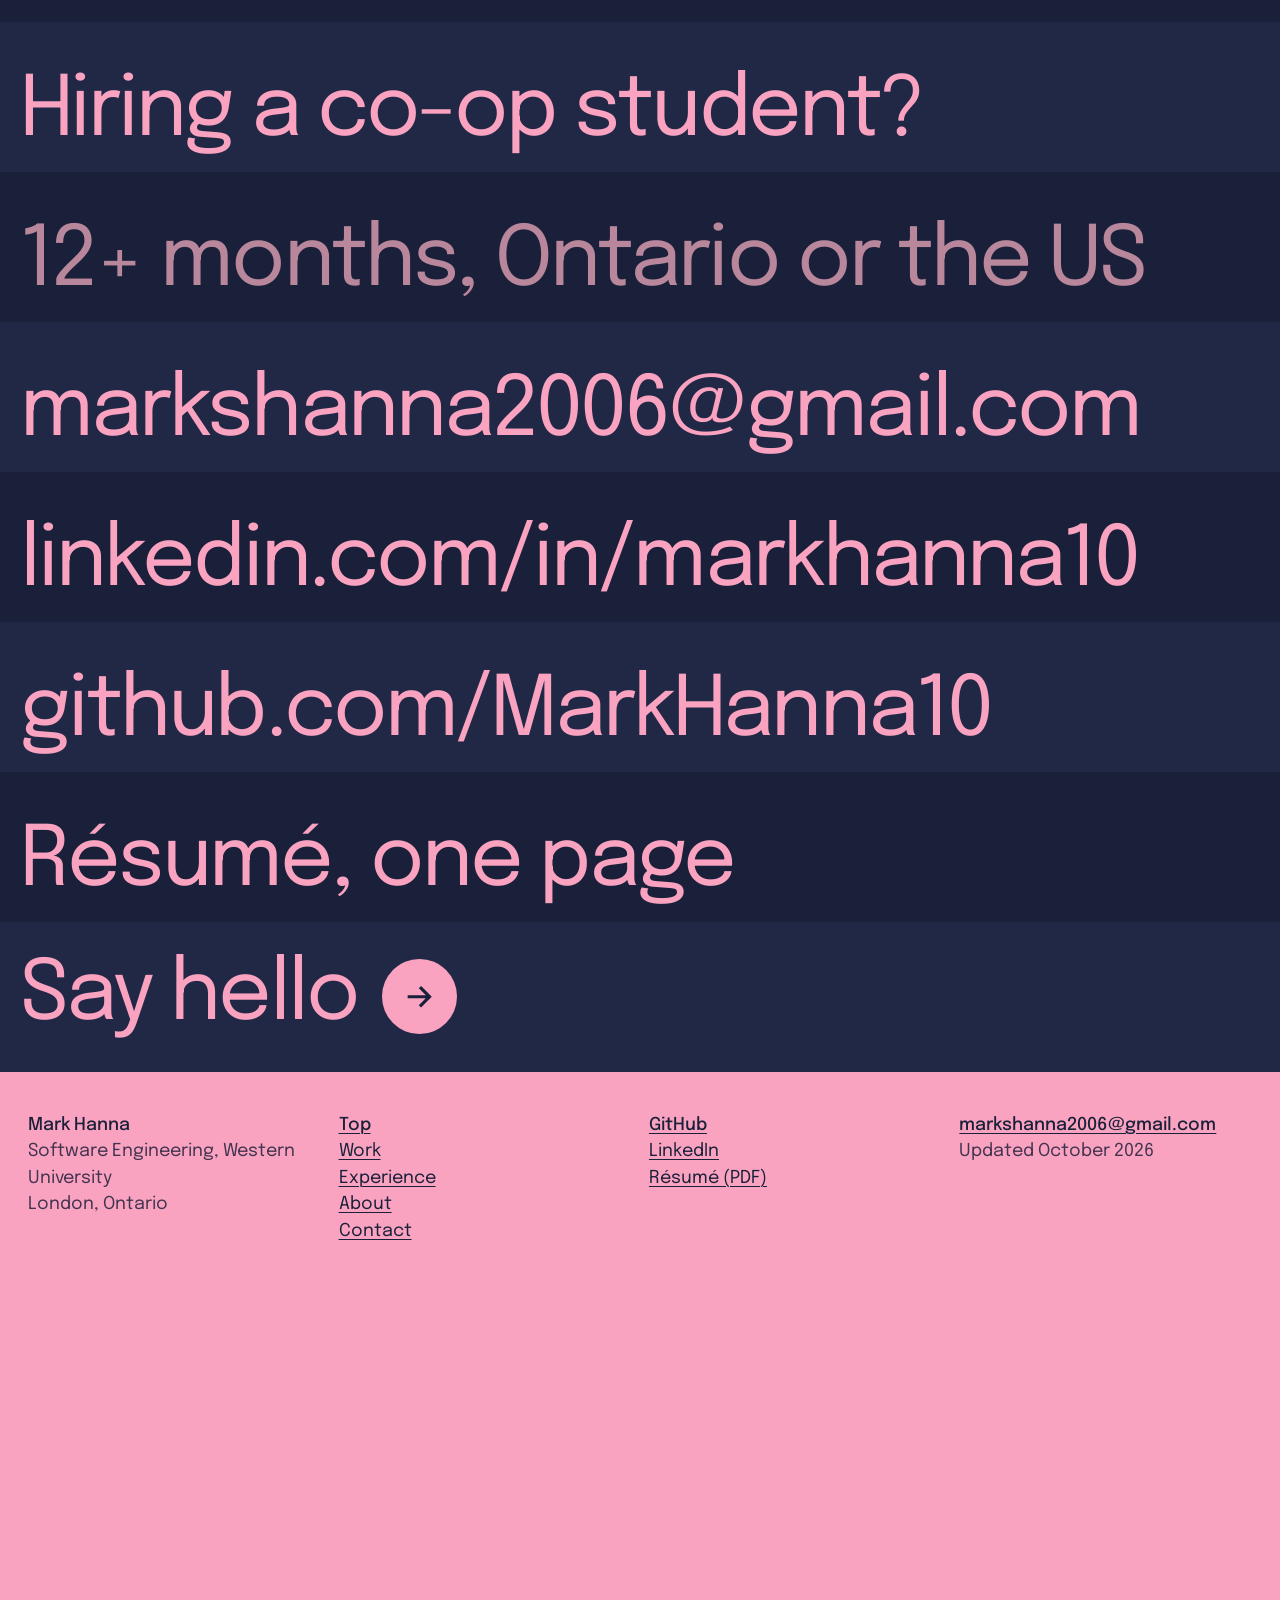
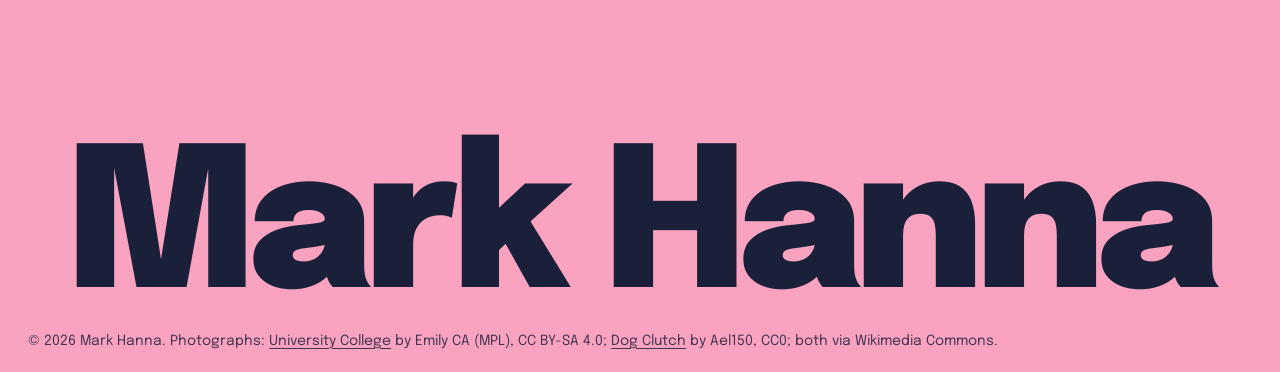
==== commit e3e3c2b1: "Redesign portfolio and add Hem The name now runs across the first screen over a screen from Hem, on " ====
--- a/index.html
+++ b/index.html
@@ -4,233 +4,280 @@
   <meta charset="utf-8">
   <meta name="viewport" content="width=device-width, initial-scale=1">
   <title>Mark Hanna, Software Engineering Student</title>
-  <meta name="description" content="Mark Hanna, third-year Software Engineering student at Western University. Back-end, full-stack and embedded projects. Seeking a 12+ month co-op.">
+  <meta name="description" content="Mark Hanna, third-year Software Engineering student at Western University. Back-end, full-stack, mobile and embedded projects. Seeking a 12+ month co-op.">
+  <script>document.documentElement.classList.add('js')</script>
   <link rel="preconnect" href="https://fonts.googleapis.com">
   <link rel="preconnect" href="https://fonts.gstatic.com" crossorigin>
-  <link href="https://fonts.googleapis.com/css2?family=IBM+Plex+Sans:wght@400;500;600&display=swap" rel="stylesheet">
-  <link rel="stylesheet" href="assets/site.css">
+  <link href="https://fonts.googleapis.com/css2?family=Epilogue:wght@400;500;900&display=swap" rel="stylesheet">
+  <link rel="stylesheet" href="assets/site.css?v=2026-10-28">
   <link rel="icon" href="assets/favicon.svg" type="image/svg+xml">
   <link rel="canonical" href="https://markhanna10.github.io/github-portfolio/">
-  <meta name="theme-color" content="#4f2683">
+  <meta name="theme-color" content="#1a2039">
   <meta property="og:type" content="website">
   <meta property="og:title" content="Mark Hanna, Software Engineering Student">
-  <meta property="og:description" content="Back-end, full-stack and embedded projects. Seeking a 12+ month co-op.">
+  <meta property="og:description" content="Back-end, full-stack, mobile and embedded projects. Seeking a 12+ month co-op.">
   <meta property="og:url" content="https://markhanna10.github.io/github-portfolio/">
   <meta property="og:image" content="https://markhanna10.github.io/github-portfolio/assets/og-image.png">
   <meta name="twitter:card" content="summary_large_image">
 </head>
 <body>
   <a class="skip" href="#main">Skip to content</a>
-  <nav class="mnav" aria-label="Sections, mobile">
-    <a class="mnav-name" href="#top">Mark Hanna</a>
-    <ul>
-      <li><a href="#about">About</a></li>
-      <li><a href="#experience">Experience</a></li>
-      <li><a href="#projects">Projects</a></li>
-      <li><a href="#skills">Skills</a></li>
-      <li><a href="#education">Education</a></li>
-      <li><a href="assets/Mark_Hanna_Resume.pdf">Resume</a></li>
-    </ul>
-  </nav>
   <div class="page" id="top">
-    <header class="side">
-      <h1 class="name">Mark Hanna</h1>
-      <p class="role">Software Engineering student, Western University</p>
-      <p class="pitch">I build back-end services, full-stack web apps and embedded systems.</p>
-      <p class="status">Open to 12+ month co-ops</p>
-
-      <nav aria-label="Sections">
-        <ul class="toc">
-          <li><a href="#about" aria-current="true">About</a></li>
+    <header class="hero">
+      <figure class="hero-pic">
+        <img src="assets/projects/hem/today.jpg" width="553" height="1200" fetchpriority="high" alt="Hem's Today screen: Thursday, 19 degrees and overcast, with a hoodie, black joggers and grey sneakers laid out on a stitched card.">
+        <figcaption>Hem, my closet app for iPhone</figcaption>
+      </figure>
+
+      <nav class="hero-nav" aria-label="Sections">
+        <ul>
+          <li class="menu keep"><a href="#site-nav">Menu</a></li>
+          <li><a href="#work">Work</a></li>
           <li><a href="#experience">Experience</a></li>
-          <li><a href="#projects">Projects</a></li>
-          <li><a href="#skills">Skills</a></li>
-          <li><a href="#education">Education</a></li>
+          <li><a href="#about">About</a></li>
+          <li><a href="#contact">Contact</a></li>
+          <li class="keep"><a class="btn" href="assets/Mark_Hanna_Resume.pdf?v=2026-10-14">Résumé</a></li>
         </ul>
       </nav>
 
-      <div class="side-foot">
-        <a class="resume-btn" href="assets/Mark_Hanna_Resume.pdf">Download resume (PDF)</a>
-        <ul class="contact">
-          <li><a href="mailto:markshanna2006@gmail.com">Email</a></li>
-          <li><a href="https://www.linkedin.com/in/markhanna10">LinkedIn</a></li>
-          <li><a href="https://github.com/MarkHanna10">GitHub</a></li>
-        </ul>
-      </div>
+      <div class="hero-copy">
+        <div>
+          <p class="hero-line" data-load style="--d:420ms">Software engineering student at Western. I build back ends, apps and firmware.</p>
+          <p class="hero-ask" data-load style="--d:520ms">Open to a co-op of 12 months or more, in Ontario or the United States.</p>
+        </div>
+      </div>
+
+      <h1 class="hero-name"><span class="line"><span style="--i:0">Mark</span></span> <span class="line"><span style="--i:1">Hanna</span></span></h1>
     </header>
 
     <main id="main" tabindex="-1">
-      <section id="about" class="about" aria-labelledby="about-h">
-        <h2 id="about-h">About</h2>
-        <p>I'm a third-year Software Engineering student at Western University, graduating in 2029. My work spans the stack: REST APIs and PostgreSQL tuning at RM Health Supplies, a React and Supabase prediction game with over 120 users, and embedded C++ on STM32 boards for Western Baja Racing.</p>
-        <p>I'm looking for a co-op of 12 months or longer, in Ontario or the United States.</p>
-      </section>
-
-      <section id="experience" aria-labelledby="experience-h">
-        <h2 id="experience-h">Experience</h2>
-
-        <article class="entry">
-          <p class="when">Sep 2025 – Present</p>
-          <div>
-            <h3>Western Baja Racing</h3>
-            <p class="org">Student design team, Western University</p>
-            <ul class="points">
-              <li>Implemented UART-based data acquisition on an STM32, processing 500+ samples per second.</li>
-              <li>Optimized embedded filtering logic, lowering sensor read errors by 30% in vibration tests.</li>
-              <li>Helped deploy a Python dashboard with real-time plots, cutting analysis time by 40%.</li>
+      <section id="work" class="sec wrap" aria-labelledby="work-h">
+        <div class="grid work-head">
+          <h2 id="work-h" class="sec-h" data-reveal>Work</h2>
+          <div class="lens" hidden>
+            <p class="lens-label" id="lens-label">Hiring for</p>
+            <ul class="lens-set" role="group" aria-labelledby="lens-label">
+              <li><button type="button" data-role="all" aria-pressed="true">Any role</button></li>
+              <li><button type="button" data-role="backend" aria-pressed="false">Back end</button></li>
+              <li><button type="button" data-role="web" aria-pressed="false">Web</button></li>
+              <li><button type="button" data-role="mobile" aria-pressed="false">Mobile</button></li>
+              <li><button type="button" data-role="embedded" aria-pressed="false">Embedded</button></li>
+              <li><button type="button" data-role="games" aria-pressed="false">Games</button></li>
+            </ul>
+            <p class="lens-out" aria-live="polite"></p>
+          </div>
+        </div>
+
+        <div class="grid scatter">
+          <article class="w w-1 card" data-card="world-cup-predictor" data-roles="backend web">
+            <h3 class="w-name" data-reveal><a href="#project-world-cup-predictor" data-open="world-cup-predictor">World Cup 2026 Predictor</a></h3>
+            <figure class="w-pic r32" data-reveal style="--d:60ms">
+              <img src="assets/world-cup-predictor.jpg" width="1600" height="1067" decoding="async" alt="The predictor's knockout bracket, from the Round of 32 to Spain winning the final.">
+            </figure>
+            <p class="w-desc" data-reveal style="--d:120ms">A prediction game that 120+ people played in 8 leagues during the 2026 World Cup. Its model scores 68.6% cross-validated accuracy on 2,448 matches.</p>
+            <p class="w-meta" data-reveal style="--d:160ms">React, Supabase, PostgreSQL, Python, scikit-learn, GitHub Actions. Built 50/50 with Karim Assaad.</p>
+            <ul class="w-links" data-reveal style="--d:200ms">
+              <li><a class="open" href="#project-world-cup-predictor" data-open="world-cup-predictor">How it works</a></li>
+              <li><a href="https://worldcup26-lemon-five.vercel.app/">Live site</a></li>
+              <li><a href="https://github.com/MarkHanna10/world-cup-2026-predictor">Source</a></li>
+            </ul>
+          </article>
+
+          <p class="remark" data-reveal>Each one runs somewhere real: a live site, an iPhone, a Unity build, an FPGA board.</p>
+
+          <article class="w w-2 card" data-card="hem" data-roles="mobile backend">
+            <h3 class="w-name" data-reveal><a href="#project-hem" data-open="hem">Hem</a></h3>
+            <figure class="w-pic r45" data-reveal style="--d:60ms">
+              <img src="assets/projects/hem/outfit.jpg" width="460" height="575" decoding="async" alt="Hem's outfit card: a charcoal hoodie above black joggers and grey sneakers, cut out on stitched paper.">
+            </figure>
+            <p class="w-desc" data-reveal style="--d:120ms">An iPhone app that tags your clothes from a photo, on the phone, and lays out an outfit for the day's weather.</p>
+            <p class="w-meta" data-reveal style="--d:160ms">SwiftUI, Vision, WidgetKit, Supabase Edge Functions. Solo, 2026.</p>
+            <ul class="w-links" data-reveal style="--d:200ms">
+              <li><a class="open" href="#project-hem" data-open="hem">How it works</a></li>
+            </ul>
+          </article>
+
+          <article class="w w-3 card" data-card="dobbys-night-out" data-roles="games">
+            <h3 class="w-name" data-reveal><a href="#project-dobbys-night-out" data-open="dobbys-night-out">Dobby's Night Out</a></h3>
+            <figure class="w-pic r169" data-reveal style="--d:60ms">
+              <img src="assets/dobbys-night-out.jpg" width="1600" height="1000" decoding="async" alt="Dobby's Night Out title art in pixel lettering.">
+            </figure>
+            <p class="w-desc" data-reveal style="--d:120ms">A five-level adventure RPG in Unity 6, built by a team of five. I wrote the Cat Smack combat ability in C#: a cooldown attack with hit detection and a shared damage interface.</p>
+            <p class="w-meta" data-reveal style="--d:160ms">Unity 6, C#, Git. SE 2250, Western, 2026.</p>
+            <ul class="w-links" data-reveal style="--d:200ms">
+              <li><a class="open" href="#project-dobbys-night-out" data-open="dobbys-night-out">How it works</a></li>
+              <li><a href="https://github.com/MarkHanna10/Dobbys-Night-Out">Source</a></li>
+            </ul>
+          </article>
+
+          <article class="w w-4 card" data-card="course-explorer" data-roles="web">
+            <h3 class="w-name" data-reveal><a href="#project-course-explorer" data-open="course-explorer">Course Explorer</a></h3>
+            <figure class="w-pic r32" data-reveal style="--d:60ms">
+              <img src="assets/course-explorer.jpg" width="1600" height="1018" decoding="async" alt="Course Explorer filtering a sample catalog to Software Engineering courses, with one course's details open.">
+            </figure>
+            <p class="w-desc" data-reveal style="--d:120ms">Load a course catalog from JSON, then filter it by department, level, credits and instructor. Every file is validated and every value escaped before it renders.</p>
+            <p class="w-meta" data-reveal style="--d:160ms">JavaScript, HTML, CSS, File API. SE 2202, Western, 2025.</p>
+            <ul class="w-links" data-reveal style="--d:200ms">
+              <li><a class="open" href="#project-course-explorer" data-open="course-explorer">How it works</a></li>
+              <li><a href="https://markhanna10.github.io/SE2202-MiniProject2/">Live demo</a></li>
+              <li><a href="https://github.com/MarkHanna10/SE2202-MiniProject2">Source</a></li>
+            </ul>
+          </article>
+
+          <div class="more">
+            <h3 class="more-h" data-reveal>Smaller builds</h3>
+            <ul>
+              <li class="card" data-card="fpga-alu" data-roles="embedded" data-reveal style="--d:60ms">
+                <h4><a href="#project-fpga-alu" data-open="fpga-alu">4-bit ALU on FPGA</a><span>Jun 2025</span></h4>
+                <p>A ripple-carry ALU in VHDL, run at 50 MHz on an Intel MAX10. Its simulated 18 ns worst-case delay matched the hardware within 5%.</p>
+              </li>
+              <li class="card" data-card="fall-detection" data-roles="embedded" data-reveal style="--d:120ms">
+                <h4><a href="#project-fall-detection" data-open="fall-detection">Fall Detection System</a><span>Nov 2024</span></h4>
+                <p>An STM32 samples an accelerometer at 200 Hz and sends a GSM alert in under 3 seconds, with a 92% true-positive rate.</p>
+              </li>
+              <li class="card" data-card="assignment-tracker" data-roles="backend" data-reveal style="--d:180ms">
+                <h4><a href="#project-assignment-tracker" data-open="assignment-tracker">Assignment Tracker</a><span>Dec 2025</span></h4>
+                <p>An event-driven simulation of a course's assignment workflow in Node, with the Observer pattern, Promises and timers.</p>
+              </li>
             </ul>
           </div>
-        </article>
-
-        <article class="entry">
-          <p class="when">May – Sep 2025</p>
-          <div>
-            <h3>Back End Developer</h3>
-            <p class="org">RM Health Supplies, Mississauga</p>
-            <ul class="points">
-              <li>Engineered REST APIs in Node, Express and SQL that supported 5 internal tools.</li>
-              <li>Added indexing and restructured queries in PostgreSQL, raising throughput by 25%.</li>
-              <li>Diagnosed a memory leak in a long-running service, cutting crashes from 4 a week to 0.</li>
-              <li>Deployed background jobs with cron and queue workers, reducing manual admin work by 60%.</li>
-              <li>Added input validation and logging middleware, lowering error rates by 15%.</li>
-            </ul>
-            <ul class="tags" aria-label="Technologies">
-              <li>Node.js</li><li>Express</li><li>PostgreSQL</li><li>REST</li>
-            </ul>
+        </div>
+      </section>
+
+      <section id="experience" class="sec wrap" aria-labelledby="experience-h">
+        <div class="grid">
+          <h2 id="experience-h" class="sec-h xp-h" data-reveal><span class="l1">Where I've worked</span> so far</h2>
+        </div>
+        <div class="grid xp-body">
+          <figure class="xp-pic" data-reveal>
+            <img src="assets/dog-clutch.jpg" width="887" height="1100" loading="lazy" alt="Two halves of a machined steel dog clutch with splined shafts, on a grey bench.">
+            <figcaption>A dog clutch machined for a Baja SAE car's four-wheel drive.</figcaption>
+          </figure>
+
+          <p class="xp-word">Roles</p>
+          <div class="xp-rows xp-group">
+            <article class="row" data-roles="embedded" data-reveal>
+              <div class="row-line">
+                <p class="row-when">Sep 2025 – now</p>
+                <h3>Western Baja Racing</h3>
+                <p class="row-place">London, ON</p>
+              </div>
+              <p class="row-role">Student design team, embedded systems</p>
+              <ul>
+                <li>Implemented UART-based data acquisition on an STM32, processing 500+ samples per second.</li>
+                <li>Optimized embedded filtering logic, lowering sensor read errors by 30% in vibration tests.</li>
+                <li>Helped deploy a Python dashboard with real-time plots, cutting analysis time by 40%.</li>
+              </ul>
+            </article>
+            <article class="row" data-roles="backend" data-reveal>
+              <div class="row-line">
+                <p class="row-when">May – Sep 2025</p>
+                <h3>RM Health Supplies</h3>
+                <p class="row-place">Mississauga, ON</p>
+              </div>
+              <p class="row-role">Back End Developer</p>
+              <ul>
+                <li>Engineered REST APIs in Node, Express and SQL that supported 5 internal tools.</li>
+                <li>Added indexing and restructured queries in PostgreSQL, raising throughput by 25%.</li>
+                <li>Diagnosed a memory leak in a long-running service, cutting crashes from 4 a week to 0.</li>
+                <li>Deployed background jobs with cron and queue workers, reducing manual admin work by 60%.</li>
+                <li>Added input validation and logging middleware, lowering error rates by 15%.</li>
+              </ul>
+            </article>
+            <article class="row" data-roles="embedded" data-reveal>
+              <div class="row-line">
+                <p class="row-when">Sep 2023 – Dec 2024</p>
+                <h3>Technoid Gaming Computers</h3>
+                <p class="row-place">Mississauga, ON</p>
+              </div>
+              <p class="row-role">Computer Technician</p>
+              <ul>
+                <li>Wrote assembly instructions and diagrams that reduced build time by 20%.</li>
+                <li>Kept a safe workflow and accurate documentation for every build and repair.</li>
+              </ul>
+            </article>
           </div>
-        </article>
-
-        <article class="entry">
-          <p class="when">Sep 2023 – Dec 2024</p>
-          <div>
-            <h3>Computer Technician</h3>
-            <p class="org">Technoid Gaming Computers, Mississauga</p>
-            <ul class="points">
-              <li>Wrote assembly instructions and diagrams that reduced build time by 20%.</li>
-              <li>Kept a safe workflow and accurate documentation for every build and repair.</li>
-            </ul>
+
+          <p class="xp-word">School</p>
+          <div class="xp-rows xp-group">
+            <article class="row" data-reveal>
+              <div class="row-line">
+                <p class="row-when">Expected May 2029</p>
+                <h3>Western University</h3>
+                <p class="row-place">London, ON</p>
+              </div>
+              <p class="row-role">Bachelor of Engineering Science, Software Engineering</p>
+              <p class="row-note">Coursework: database management systems, software project management, requirements engineering, algorithms and data structures, scripting languages.</p>
+            </article>
           </div>
-        </article>
+        </div>
       </section>
 
-      <section id="projects" aria-labelledby="projects-h">
-        <h2 id="projects-h">Projects</h2>
-        <p class="section-intro">Six projects across full-stack web, game development and embedded hardware. Select any project to see its screenshots, diagrams and results.</p>
-
-        <article class="project card" data-card="world-cup-predictor">
-          <figure class="shot">
-            <img src="assets/world-cup-predictor.jpg" width="1600" height="1067" loading="lazy" alt="The predictor's knockout bracket, from the Round of 32 to Spain winning the final.">
-          </figure>
-          <p class="kind"><span>Full-stack web</span><span>Co-built 50/50</span></p>
-          <h3><a href="#project-world-cup-predictor" data-open="world-cup-predictor">World Cup 2026 Predictor</a></h3>
-          <p class="credit">Built 50/50 with Karim Assaad, 2026</p>
-          <p class="summary">A prediction game for the 2026 World Cup. A trained model forecast every match, players made picks, and private leagues competed on a live leaderboard. Over 120 people across 8 leagues played during the tournament.</p>
-          <ul class="points">
-            <li>Logistic regression trained on 2,448 international matches, 68.6% cross-validated accuracy.</li>
-            <li>10,000 simulated tournaments to estimate each team's odds of reaching every round.</li>
-            <li>Live scores pushed to the browser through Supabase Realtime and a scheduled Edge Function.</li>
-            <li>Row-level security on every table, daily data refresh through GitHub Actions, unit tests in CI.</li>
+      <section id="about" class="about wrap grid" aria-labelledby="about-h">
+        <div class="about-side" data-reveal>
+          <h2 id="about-h" class="sec-h">About</h2>
+          <ul class="facts">
+            <li><span>Based in</span>London, Ontario</li>
+            <li><span>Graduating</span>May 2029</li>
+            <li><span>Reach me</span><a href="mailto:markshanna2006@gmail.com">Email</a></li>
           </ul>
-          <ul class="tags" aria-label="Technologies">
-            <li>React</li><li>Supabase</li><li>PostgreSQL</li><li>Python</li><li>scikit-learn</li><li>GitHub Actions</li>
-          </ul>
-          <ul class="links">
-            <li><a class="case-link" href="#project-world-cup-predictor" data-open="world-cup-predictor">View project details</a></li>
-            <li><a href="https://worldcup26-lemon-five.vercel.app/">Live site</a></li>
-            <li><a href="https://github.com/MarkHanna10/world-cup-2026-predictor">Source code</a></li>
-          </ul>
-        </article>
-
-        <article class="project card" data-card="dobbys-night-out">
-          <figure class="shot">
-            <img src="assets/dobbys-night-out.jpg" width="1600" height="1000" loading="lazy" alt="Dobby's Night Out title art in pixel lettering.">
-          </figure>
-          <p class="kind"><span>Game development</span><span>Team of 5</span></p>
-          <h3><a href="#project-dobbys-night-out" data-open="dobbys-night-out">Dobby's Night Out</a></h3>
-          <p class="credit">Team of 5, SE 2250, 2026</p>
-          <p class="summary">A third-person adventure RPG in Unity 6. You play Dobby, a hairless cat, across five levels of quests, puzzles and hazards. I prototyped the Cat Smack combat ability in C#: a cooldown-limited attack with hit detection and a shared damage interface, which became a store power in the final game.</p>
-          <ul class="tags" aria-label="Technologies">
-            <li>Unity 6</li><li>C#</li><li>Git</li>
-          </ul>
-          <ul class="links">
-            <li><a class="case-link" href="#project-dobbys-night-out" data-open="dobbys-night-out">View project details</a></li>
-            <li><a href="https://github.com/MarkHanna10/Dobbys-Night-Out">Source code</a></li>
-          </ul>
-        </article>
-
-        <article class="project card" data-card="course-explorer">
-          <figure class="shot">
-            <img src="assets/course-explorer.jpg" width="1600" height="1018" loading="lazy" alt="Course Explorer filtering a sample catalog to Software Engineering courses, with one course's details open.">
-          </figure>
-          <p class="kind"><span>Front-end web</span><span>Solo</span></p>
-          <h3><a href="#project-course-explorer" data-open="course-explorer">Course Explorer</a></h3>
-          <p class="credit">SE 2202, 2025</p>
-          <p class="summary">Load a course catalog from a JSON file, then filter it by department, level, credits and instructor and sort it by ID, title or semester. Validates every file and escapes all values before rendering.</p>
-          <ul class="tags" aria-label="Technologies">
-            <li>JavaScript</li><li>HTML</li><li>CSS</li><li>File API</li>
-          </ul>
-          <ul class="links">
-            <li><a class="case-link" href="#project-course-explorer" data-open="course-explorer">View project details</a></li>
-            <li><a href="https://markhanna10.github.io/SE2202-MiniProject2/">Live demo</a></li>
-            <li><a href="https://github.com/MarkHanna10/SE2202-MiniProject2">Source code</a></li>
-          </ul>
-        </article>
-
-        <ul class="more">
-          <li class="card" data-card="fpga-alu">
-            <div class="head"><p class="kind"><span>Digital hardware</span><span>Solo</span></p>
-          <h3><a href="#project-fpga-alu" data-open="fpga-alu">4-bit ALU on FPGA</a></h3><span class="when">Jun 2025</span></div>
-            <p class="summary">Designed a 4-bit ALU with a ripple-carry adder in VHDL and validated it at 50 MHz on an Intel MAX10. Simulated worst-case delay of 18 ns matched hardware testing within 5%.</p>
-            <ul class="tags" aria-label="Technologies"><li>VHDL</li><li>FPGA</li><li>Quartus Prime</li></ul>
-            <ul class="links"><li><a class="case-link" href="#project-fpga-alu" data-open="fpga-alu">View project details</a></li></ul>
-          </li>
-          <li class="card" data-card="fall-detection">
-            <div class="head"><p class="kind"><span>Embedded systems</span><span>Solo</span></p>
-          <h3><a href="#project-fall-detection" data-open="fall-detection">Fall Detection System</a></h3><span class="when">Nov 2024</span></div>
-            <p class="summary">Sampled an accelerometer at 200 Hz on an STM32 with threshold-based detection, sending GSM alerts in under 3 seconds at a 92% true-positive rate.</p>
-            <ul class="tags" aria-label="Technologies"><li>C++</li><li>STM32</li><li>SolidWorks</li></ul>
-            <ul class="links"><li><a class="case-link" href="#project-fall-detection" data-open="fall-detection">View project details</a></li></ul>
-          </li>
-          <li class="card" data-card="assignment-tracker">
-            <div class="head"><p class="kind"><span>JavaScript</span><span>Solo</span></p>
-          <h3><a href="#project-assignment-tracker" data-open="assignment-tracker">Assignment Tracker</a></h3><span class="when">Dec 2025</span></div>
-            <p class="summary">An event-driven simulation of a course's assignment workflow using the Observer pattern, Promises and timers.</p>
-            <ul class="tags" aria-label="Technologies"><li>JavaScript</li><li>Node.js</li></ul>
-            <ul class="links"><li><a class="case-link" href="#project-assignment-tracker" data-open="assignment-tracker">View project details</a></li><li><a href="https://github.com/MarkHanna10/SE2202_MiniProject3">Source code</a></li></ul>
-          </li>
-        </ul>
+        </div>
+        <div class="about-text">
+          <p data-reveal><img class="cap" src="assets/university-college-sq.jpg" width="700" height="700" loading="lazy" alt="University College's stone tower at Western University, under a blue sky.">I'm Mark Hanna, a third-year software engineering student at Western. I've tuned PostgreSQL for <a href="#experience">RM Health Supplies</a>, written STM32 firmware for <a href="#experience">Western Baja Racing</a>, and shipped apps people use.</p>
+          <p class="about-skills" data-reveal style="--d:80ms">I write Java, C, C++, C#, Swift, Python, JavaScript and SQL. On the web I use Node, Express, React, PostgreSQL and Supabase; on hardware, STM32, VHDL, CAN and Simulink; and every day, Git, GitHub Actions, Docker, Postman, Unity, SolidWorks and Quartus Prime.</p>
+        </div>
       </section>
 
-      <section id="skills" aria-labelledby="skills-h">
-        <h2 id="skills-h">Skills</h2>
-        <dl class="skills">
-          <dt>Languages</dt><dd>Java, C, C++, C#, Python, JavaScript, SQL, MATLAB, HTML, CSS</dd>
-          <dt>Web and back end</dt><dd>Node.js, Express, React, PostgreSQL, Supabase, REST APIs</dd>
-          <dt>Embedded and hardware</dt><dd>STM32, embedded C++, VHDL, FPGA, CAN, Simulink</dd>
-          <dt>Tools</dt><dd>Git, GitHub Actions, Docker, Postman, Unity, SolidWorks, Quartus Prime</dd>
-        </dl>
-      </section>
-
-      <section id="education" aria-labelledby="education-h">
-        <h2 id="education-h">Education</h2>
-        <article class="entry">
-          <p class="when">Expected May 2029</p>
-          <div>
-            <h3>Western University</h3>
-            <p class="org">Bachelor of Engineering Science, Software Engineering, London, Ontario</p>
-            <p class="coursework">Relevant coursework: database management systems, software project management, requirements engineering, algorithms and data structures, scripting languages.</p>
-          </div>
-        </article>
+      <section id="contact" class="contact" aria-labelledby="contact-h">
+        <div class="c-row" data-reveal><h2 id="contact-h">Hiring a co-op student?</h2></div>
+        <div class="c-row" data-reveal><p class="soft">12+ months, Ontario or the US</p></div>
+        <div class="c-row" data-reveal><a href="mailto:markshanna2006@gmail.com">markshanna2006<wbr>@gmail.com</a></div>
+        <div class="c-row" data-reveal><a href="https://www.linkedin.com/in/markhanna10">linkedin.com/<wbr>in/markhanna10</a></div>
+        <div class="c-row" data-reveal><a href="https://github.com/MarkHanna10">github.com/<wbr>MarkHanna10</a></div>
+        <div class="c-row" data-reveal><a href="assets/Mark_Hanna_Resume.pdf?v=2026-10-14">Résumé, one page</a></div>
+        <div class="c-row c-hello" data-reveal>
+          <p>Say hello</p>
+          <a class="c-go" href="mailto:markshanna2006@gmail.com?subject=Co-op%20opportunity" aria-label="Email Mark about a co-op"><svg viewBox="0 0 24 24" aria-hidden="true"><path d="M4 12h15M13 5.5 19.5 12 13 18.5" fill="none" stroke="currentColor" stroke-width="2.4" stroke-linecap="square"/></svg></a>
+        </div>
       </section>
     </main>
-
-    <footer>
-      <p>Mark Hanna, Ontario. <a href="mailto:markshanna2006@gmail.com">markshanna2006@gmail.com</a>, <a href="https://www.linkedin.com/in/markhanna10">LinkedIn</a>, <a href="https://github.com/MarkHanna10">GitHub</a></p>
-      <p class="updated">Last updated October 2026</p>
-    </footer>
   </div>
 
-      <!-- project-dialogs:start -->
+  <footer class="foot">
+    <div class="grid foot-cols">
+      <div>
+        <p>Mark Hanna</p>
+        <p class="soft">Software Engineering, Western University</p>
+        <p class="soft">London, Ontario</p>
+      </div>
+      <nav id="site-nav" aria-label="Site">
+        <ul>
+          <li><a href="#top">Top</a></li>
+          <li><a href="#work">Work</a></li>
+          <li><a href="#experience">Experience</a></li>
+          <li><a href="#about">About</a></li>
+          <li><a href="#contact">Contact</a></li>
+        </ul>
+      </nav>
+      <div>
+        <ul>
+          <li><a href="https://github.com/MarkHanna10">GitHub</a></li>
+          <li><a href="https://www.linkedin.com/in/markhanna10">LinkedIn</a></li>
+          <li><a href="assets/Mark_Hanna_Resume.pdf?v=2026-10-14">Résumé (PDF)</a></li>
+        </ul>
+      </div>
+      <div>
+        <p><a href="mailto:markshanna2006@gmail.com">markshanna2006@gmail.com</a></p>
+        <p class="soft">Updated October 2026</p>
+      </div>
+    </div>
+    <div class="foot-mark" aria-hidden="true">
+      <p>Mark Hanna</p>
+    </div>
+    <p class="legal">© 2026 Mark Hanna. Photographs: <a href="https://commons.wikimedia.org/wiki/File:University_College_at_the_University_of_Western_Ontario_in_London,_Ontario.jpg">University College</a> by Emily CA (MPL), CC BY-SA 4.0; <a href="https://commons.wikimedia.org/wiki/File:Dog_Clutch.jpg">Dog Clutch</a> by Ael150, CC0; both via Wikimedia Commons.</p>
+  </footer>
+
+  <!-- project-dialogs:start -->
   <dialog class="pd" id="project-world-cup-predictor" aria-labelledby="world-cup-predictor-title">
     <div class="pd-bar">
       <span class="pd-bar-title" aria-hidden="true">World Cup 2026 Predictor</span>
@@ -450,6 +497,95 @@
     </section>
       <nav class="pd-next" aria-label="Other projects">
         <a href="#project-assignment-tracker" data-open="assignment-tracker"><span>Previous project</span>Assignment Tracker</a>
+        <a href="#project-hem" data-open="hem"><span>Next project</span>Hem</a>
+      </nav>
+    </div>
+  </dialog>
+  <dialog class="pd" id="project-hem" aria-labelledby="hem-title">
+    <div class="pd-bar">
+      <span class="pd-bar-title" aria-hidden="true">Hem</span>
+      <button type="button" class="pd-close" data-close>Close</button>
+    </div>
+    <div class="cs pd-body" tabindex="0" autofocus>
+
+    <header class="cs-head">
+      <h2 class="pd-title" id="hem-title">Hem</h2>
+      <p class="lede">An iPhone app for the clothes you already own. Photograph a piece and Hem works out what it is: type, colours, season, dressiness and warmth. Each morning it lays out an outfit for the day's weather and your plans.</p>
+      <dl class="facts-grid">
+        <div><dt>Team</dt><dd>Solo</dd></div>
+        <div><dt>Timeline</dt><dd>October 2026</dd></div>
+        <div><dt>Stack</dt><dd>SwiftUI, Vision, WidgetKit, Supabase</dd></div>
+        <div><dt>Source</dt><dd>Private repository</dd></div>
+      </dl>
+      <dl class="snapshot">
+        <div><dt>Goal</dt><dd>Answer "what do I wear today?" at a glance, from clothes I've photographed once.</dd></div>
+        <div><dt>My role</dt><dd>Everything: design, the iOS app, the widgets and the Supabase back end.</dd></div>
+        <div><dt>Result</dt><dd>Photo reading and outfit picks run on the phone and cost nothing. Paid search APIs sit behind a rate-limited Edge Function.</dd></div>
+      </dl>
+    </header>
+
+    <div class="stats">
+      <div><span class="v">0</span><span class="k">API keys in the app</span></div>
+      <div><span class="v">30</span><span class="k">online searches per person per day</span></div>
+      <div><span class="v">20</span><span class="k">photos added in one go</span></div>
+      <div><span class="v">4</span><span class="k">widget styles</span></div>
+    </div>
+
+    <section aria-labelledby="hem-h-what">
+      <h3 id="hem-h-what">What it does</h3>
+      <figure class="fig narrow">
+        <img src="assets/projects/hem/today.jpg" width="553" height="1200" loading="lazy" alt="Hem's Today screen: Thursday, 19 degrees and overcast, with a hoodie, black joggers and grey sneakers laid out on a stitched card.">
+        <figcaption>The Today screen. The day's pick is laid flat on a stitched card, top to bottom; swipe any piece to swap it.</figcaption>
+      </figure>
+      <ul>
+        <li><b>Add a whole pile at once.</b> Lay a few pieces on the bed and take one photo: each comes out as its own item, cut out from the background and tagged.</li>
+        <li><b>Find it online.</b> Type a product name, or scan a piece you can't name and let Google find matching pages. The product photo is cut out and tagged like your own.</li>
+        <li><b>Learns your corrections.</b> Each piece keeps a visual fingerprint; a new photo that looks like something you've tagged borrows your tags.</li>
+        <li><b>Wear what you own.</b> Wear counts, cost per wear, and a "Not worn lately" filter. The daily pick leans toward pieces that haven't been out in a month.</li>
+        <li><b>On the Home Screen.</b> Small and medium widgets and two Lock Screen styles show today's outfit.</li>
+      </ul>
+    </section>
+
+    <section aria-labelledby="hem-h-read">
+      <h3 id="hem-h-read">Reading a photo on the phone</h3>
+      <p>Everything that reads a photo or picks an outfit runs on the device with Apple's frameworks, so it is free and works offline.</p>
+      <div class="table-wrap">
+        <table>
+          <caption>On-device jobs and how each one is done.</caption>
+          <thead><tr><th scope="col">Job</th><th scope="col">How</th></tr></thead>
+          <tbody>
+            <tr><td>Cut-outs</td><td>Vision foreground instance masks, repeated so several pieces in one photo all come out</td></tr>
+            <tr><td>Garment type</td><td>The nearest match in your closet by Vision feature print, then Vision's classifier checked against the garment's outline</td></tr>
+            <tr><td>Colours</td><td>Sampled from the cut-out's pixels and named by the nearest Lab colour</td></tr>
+            <tr><td>Weather</td><td>Open-Meteo, free and keyless</td></tr>
+            <tr><td>Outfit picks</td><td>Rules for weather, occasion, season, recent wear, likes and neglect</td></tr>
+          </tbody>
+        </table>
+      </div>
+    </section>
+
+    <section aria-labelledby="hem-h-back">
+      <h3 id="hem-h-back">Keeping keys off the phone</h3>
+      <p>Online search uses two paid services. The app never holds their keys: it calls a Supabase Edge Function, which checks the person's daily quota and then calls the service.</p>
+      <ol class="flow" aria-label="Online search path">
+        <li class="step"><b>iPhone app</b><span>Anonymous Supabase sign-in</span></li>
+        <li class="arrow" aria-hidden="true"></li>
+        <li class="step key"><b>Edge Function</b><span>Holds the keys, 30 searches a day</span></li>
+        <li class="arrow" aria-hidden="true"></li>
+        <li class="step"><b>Brave Search</b><span>Search by name</span></li>
+        <li class="arrow" aria-hidden="true"></li>
+        <li class="step"><b>Google Cloud Vision</b><span>Search by photo</span></li>
+      </ol>
+      <p class="flow-caption">Closet rows and photos live in Postgres and Storage with row-level security, readable only by the signed-in person.</p>
+    </section>
+
+    <section aria-labelledby="hem-h-design">
+      <h3 id="hem-h-design">Design</h3>
+      <p>The look is an atelier: the clothes are the colour, set on stitched white paper, with Bodoni italic headings and a tailor's chalk line at the waist. The running stitch around each card is the hem in Hem.</p>
+    </section>
+
+      <nav class="pd-next" aria-label="Other projects">
+        <a href="#project-world-cup-predictor" data-open="world-cup-predictor"><span>Previous project</span>World Cup 2026 Predictor</a>
         <a href="#project-dobbys-night-out" data-open="dobbys-night-out"><span>Next project</span>Dobby's Night Out</a>
       </nav>
     </div>
@@ -644,7 +780,7 @@
       </figure>
     </section>
       <nav class="pd-next" aria-label="Other projects">
-        <a href="#project-world-cup-predictor" data-open="world-cup-predictor"><span>Previous project</span>World Cup 2026 Predictor</a>
+        <a href="#project-hem" data-open="hem"><span>Previous project</span>Hem</a>
         <a href="#project-course-explorer" data-open="course-explorer"><span>Next project</span>Course Explorer</a>
       </nav>
     </div>
@@ -1198,7 +1334,7 @@
             else history.replaceState(null, '', location.pathname + location.search);
           }
           pushed = false;
-          var card = document.querySelector('[data-card="' + d.id.replace('project-', '') + '"] h3 a');
+          var card = document.querySelector('[data-card="' + d.id.replace('project-', '') + '"] a[data-open]');
           if (card) card.focus({ preventScroll: true });
         });
       });
@@ -1211,28 +1347,50 @@
       fromHash();
     })();
 
-    // Highlight the section in view in the sidebar
+    // "Hiring for": dim the work and roles that don't match the role a visitor is hiring for
     (function () {
-      var links = document.querySelectorAll('.toc a');
-      if (!('IntersectionObserver' in window) || !links.length) return;
-      var byId = {};
-      links.forEach(function (a) { byId[a.getAttribute('href').slice(1)] = a; });
-      var obs = new IntersectionObserver(function (entries) {
+      var lens = document.querySelector('.lens');
+      if (!lens) return;
+      var buttons = lens.querySelectorAll('button[data-role]');
+      var out = lens.querySelector('.lens-out');
+      var items = document.querySelectorAll('[data-roles], #experience .row');
+      lens.hidden = false;
+      function set(role) {
+        var projects = 0, jobs = 0;
+        buttons.forEach(function (b) { b.setAttribute('aria-pressed', String(b.dataset.role === role)); });
+        items.forEach(function (el) {
+          var roles = (el.getAttribute('data-roles') || '').split(' ');
+          var match = role === 'all' || roles.indexOf(role) !== -1;
+          el.classList.toggle('is-dim', !match);
+          if (match && el.hasAttribute('data-card')) projects++;
+          if (match && el.classList.contains('row') && el.hasAttribute('data-roles')) jobs++;
+        });
+        if (role === 'all') { out.textContent = ''; return; }
+        var label = lens.querySelector('[data-role="' + role + '"]').textContent.toLowerCase();
+        out.textContent = projects + (projects === 1 ? ' project' : ' projects') + ' and ' +
+          (jobs === 0 ? 'no roles' : jobs + (jobs === 1 ? ' role' : ' roles')) + ' in ' + label + '.';
+      }
+      buttons.forEach(function (b) { b.addEventListener('click', function () { set(b.dataset.role); }); });
+    })();
+
+    // Section parts rise in once as they enter
+    (function () {
+      var els = document.querySelectorAll('[data-reveal]');
+      if (!('IntersectionObserver' in window)) { els.forEach(function (el) { el.classList.add('is-in'); }); return; }
+      // A picture hidden by its own clip-path never intersects, so it is watched through its parent
+      var held = new Map();
+      var io = new IntersectionObserver(function (entries) {
         entries.forEach(function (e) {
-          if (!e.isIntersecting || window.scrollY < 80) return;
-          links.forEach(function (a) { a.removeAttribute('aria-current'); });
-          var a = byId[e.target.id];
-          if (a) a.setAttribute('aria-current', 'true');
+          if (!e.isIntersecting) return;
+          (held.get(e.target) || [e.target]).forEach(function (el) { el.classList.add('is-in'); });
+          io.unobserve(e.target);
         });
-      }, { rootMargin: '-30% 0px -60% 0px' });
-      document.querySelectorAll('main section[id]').forEach(function (s) { obs.observe(s); });
-      // Near the top of the page, About is the current section
-      window.addEventListener('scroll', function () {
-        if (window.scrollY < 80) {
-          links.forEach(function (a) { a.removeAttribute('aria-current'); });
-          byId.about.setAttribute('aria-current', 'true');
-        }
-      }, { passive: true });
+      }, { rootMargin: '0px 0px 8% 0px', threshold: 0 });
+      els.forEach(function (el) {
+        if (!el.classList.contains('w-pic')) { io.observe(el); return; }
+        held.set(el.parentElement, [el.parentElement, el]);
+        io.observe(el.parentElement);
+      });
     })();
   </script>
 </body>
--- a/assets/site.css
+++ b/assets/site.css
@@ -1,637 +1,565 @@
+/* Navy field, pink ink, Epilogue. One theme: the page is the same in light and dark mode. */
 :root {
-      --bg: #f7f7f9;
-      --surface: #ffffff;
-      --ink: #17151d;
-      --muted: #5f5b6b;
-      --rule: #e3e1e8;
-      --accent: #4f2683;
-      --accent-soft: #efeaf6;
-      --on-accent: #ffffff;
-      --shot-border: #dcd9e2;
-    }
-    @media (prefers-color-scheme: dark) {
-      :root:not([data-theme="light"]) {
-        --bg: #121017;
-        --surface: #1a1722;
-        --ink: #edebf2;
-        --muted: #a49fb2;
-        --rule: #2c2836;
-        --accent: #b99be8;
-        --accent-soft: #241d33;
-        --on-accent: #17121f;
-        --shot-border: #2c2836;
-      }
-    }
-    :root[data-theme="dark"] {
-      --bg: #121017;
-      --surface: #1a1722;
-      --ink: #edebf2;
-      --muted: #a49fb2;
-      --rule: #2c2836;
-      --accent: #b99be8;
-      --accent-soft: #241d33;
-      --on-accent: #17121f;
-      --shot-border: #2c2836;
-    }
-
-    * { box-sizing: border-box; }
-    html { -webkit-text-size-adjust: 100%; scroll-padding-top: 1.5rem; }
-    body {
-      margin: 0;
-      background: var(--bg);
-      color: var(--ink);
-      font-family: "IBM Plex Sans", system-ui, sans-serif;
-      font-size: 1rem;
-      line-height: 1.6;
-    }
-    a { color: var(--accent); text-underline-offset: 0.2em; text-decoration-thickness: 1px; }
-    a:hover { text-decoration-thickness: 2px; }
-    :focus-visible { outline: 2px solid var(--accent); outline-offset: 3px; border-radius: 2px; }
-    img { display: block; max-width: 100%; height: auto; }
-    p { margin: 0; }
-    ul { margin: 0; padding: 0; }
-    figure { margin: 0; }
-
-    .page {
-      max-width: 72rem;
-      margin: 0 auto;
-      padding: 0 1rem;
-    }
-
-    /* Sidebar */
-    .side { padding: 3rem 0 2rem; }
-    .name {
-      margin: 0;
-      font-size: clamp(2.25rem, 6vw, 2.75rem);
-      font-weight: 600;
-      line-height: 1.1;
-      letter-spacing: -0.015em;
-    }
-    .role {
-      margin-top: 0.5rem;
-      font-size: 1.125rem;
-      font-weight: 500;
-    }
-    .pitch {
-      margin-top: 1rem;
-      max-width: 22rem;
-      color: var(--muted);
-    }
-    .status {
-      display: inline-flex;
-      align-self: flex-start;
-      align-items: center;
-      gap: 0.5rem;
-      margin-top: 1.25rem;
-      padding: 0.35rem 0.75rem;
-      border-radius: 999px;
-      background: var(--accent-soft);
-      font-size: 0.875rem;
-      font-weight: 500;
-    }
-    .status::before {
-      content: "";
-      flex: none;
-      width: 0.5rem;
-      height: 0.5rem;
-      border-radius: 50%;
-      background: #2e9d5b;
-    }
-    .toc { display: none; }
-    .side-foot { margin-top: 1.75rem; }
-    .contact {
-      display: flex;
-      flex-wrap: wrap;
-      gap: 0.5rem 1.25rem;
-      margin-top: 1.25rem;
-      list-style: none;
-      font-weight: 500;
-    }
-    .resume-btn {
-      display: inline-block;
-      padding: 0.6rem 1rem;
-      border-radius: 6px;
-      background: var(--accent);
-      color: var(--on-accent);
-      font-weight: 500;
-      text-decoration: none;
-    }
-    .resume-btn:hover { filter: brightness(1.12); }
-
-    /* Content */
-    main section { padding: 2.5rem 0; border-top: 1px solid var(--rule); }
-    h2 {
-      margin: 0 0 1.5rem;
-      font-size: 1.25rem;
-      font-weight: 600;
-    }
-    h3 {
-      margin: 0;
-      font-size: 1.0625rem;
-      font-weight: 600;
-      line-height: 1.35;
-    }
-    .about p { max-width: 40rem; }
-    .about p + p { margin-top: 1rem; }
-
-    .entry {
-      display: grid;
-      grid-template-columns: 1fr;
-      gap: 0.25rem 1.5rem;
-    }
-    .entry + .entry { margin-top: 2rem; }
-    .when {
-      color: var(--muted);
-      font-size: 0.875rem;
-      font-variant-numeric: tabular-nums;
-      padding-top: 0.15rem;
-    }
-    .org { color: var(--muted); }
-    .points {
-      margin-top: 0.6rem;
-      padding-left: 1.1rem;
-      max-width: 40rem;
-    }
-    .points li { margin: 0.3rem 0; }
-    .points li::marker { color: var(--muted); }
-
-    .tags {
-      display: flex;
-      flex-wrap: wrap;
-      gap: 0.4rem;
-      margin-top: 0.85rem;
-      list-style: none;
-    }
-    .tags li {
-      padding: 0.15rem 0.55rem;
-      border-radius: 4px;
-      background: var(--accent-soft);
-      font-size: 0.8125rem;
-      font-weight: 500;
-    }
-
-    .project + .project { margin-top: 3rem; }
-    .shot {
-      margin-bottom: 1.25rem;
-      border: 1px solid var(--shot-border);
-      border-radius: 8px;
-      overflow: hidden;
-      background: var(--surface);
-    }
-    .credit { margin-top: 0.35rem; color: var(--muted); font-size: 0.9375rem; }
-    .summary { margin-top: 0.6rem; max-width: 40rem; }
-    .links {
-      display: flex;
-      flex-wrap: wrap;
-      gap: 0.5rem 1.25rem;
-      margin-top: 0.9rem;
-      list-style: none;
-      font-weight: 500;
-    }
-
-    .more { margin-top: 3rem; list-style: none; }
-    .more > li { padding: 1.25rem 0; border-top: 1px solid var(--rule); }
-    .more .head { display: flex; flex-wrap: wrap; justify-content: space-between; align-items: baseline; gap: 0.25rem 1rem; }
-
-    .skills { display: grid; grid-template-columns: 1fr; gap: 0.2rem 1.5rem; margin: 0; }
-    .skills dt { font-weight: 600; }
-    .skills dd { margin: 0 0 0.9rem; }
-
-    footer {
-      padding: 2rem 0 3rem;
-      border-top: 1px solid var(--rule);
-      color: var(--muted);
-      font-size: 0.875rem;
-    }
-
-    @media (min-width: 40rem) {
-      .page { padding: 0 1.5rem; }
-      .entry { grid-template-columns: 9.5rem 1fr; }
-      .skills { grid-template-columns: 11rem 1fr; }
-      .skills dd { margin-bottom: 0.6rem; }
-    }
-
-    @media (min-width: 64rem) {
-      .page {
-        display: grid;
-        grid-template-columns: 20rem minmax(0, 44rem);
-        column-gap: 5rem;
-        padding: 0 2rem;
-      }
-      .side {
-        grid-row: 1 / span 2;
-        position: sticky;
-        top: 0;
-        align-self: start;
-        height: 100vh;
-        display: flex;
-        flex-direction: column;
-        padding: 4.5rem 0 3rem;
-      }
-      .toc {
-        display: block;
-        margin-top: 2.5rem;
-        list-style: none;
-      }
-      .toc a {
-        display: block;
-        padding: 0.35rem 0 0.35rem 0.9rem;
-        border-left: 2px solid var(--rule);
-        color: var(--muted);
-        text-decoration: none;
-        font-weight: 500;
-      }
-      .toc a:hover { color: var(--ink); }
-      .toc a[aria-current="true"] { color: var(--ink); border-left-color: var(--accent); }
-      .side-foot { margin-top: auto; }
-      main { padding-top: 3.5rem; }
-      main section:first-child { border-top: 0; padding-top: 1rem; }
-    }
-
-/* ---------- Project detail pages ---------- */
-.cs {
-  max-width: 50rem;
-  margin: 0 auto;
-  padding: 0 1rem 4rem;
-}
-.cs-top {
+  --bg: #1a2039;
+  --surface: #212846;
+  --surface-2: #283052;
+  --ink: #f9a3c0;
+  --muted: #b9879c;
+  --accent: #f9a3c0;
+  --accent-ink: #1a2039;
+  --accent-soft: #33345a;
+  --rule: #3a4270;
+
+  --step-small: 0.875rem;
+  --step-body: clamp(1rem, 0.95rem + 0.2vw, 1.125rem);
+  --step-lead: clamp(1.25rem, 0.9rem + 1.2vw, 2rem);
+  --step-head: clamp(2.5rem, 1.2rem + 5vw, 5.5rem);
+  --step-name: clamp(5.5rem, 12.6vw, 14rem);
+
+  --m: clamp(1.25rem, 2.2vw, 2rem);
+  --g: clamp(1rem, 1.4vw, 1.5rem);
+
+  --ease-out: cubic-bezier(0.22, 1, 0.36, 1);
+  --ease-expo: cubic-bezier(0.16, 1, 0.3, 1);
+  --ease-in-out: cubic-bezier(0.76, 0, 0.24, 1);
+  --ease-soft: cubic-bezier(0.33, 1, 0.68, 1);
+  --t-press: 140ms;
+  --t-hover: 180ms;
+  --t-ui: 240ms;
+  color-scheme: dark;
+}
+
+* { box-sizing: border-box; }
+html { -webkit-text-size-adjust: 100%; scroll-padding-top: 1.5rem; background: var(--bg); }
+body {
+  margin: 0;
+  background: var(--bg);
+  color: var(--ink);
+  font-family: "Epilogue", system-ui, sans-serif;
+  font-size: var(--step-body);
+  line-height: 1.5;
+  font-kerning: normal;
+}
+a { color: var(--ink); text-underline-offset: 0.18em; text-decoration-thickness: 0.07em; }
+:focus-visible { outline: 2px solid var(--ink); outline-offset: 3px; }
+img { display: block; max-width: 100%; height: auto; }
+p, h1, h2, h3, h4 { margin: 0; }
+ul, ol { margin: 0; padding: 0; }
+figure { margin: 0; }
+button { font: inherit; color: inherit; }
+
+.wrap { padding-inline: var(--m); }
+.grid {
+  display: grid;
+  grid-template-columns: repeat(12, minmax(0, 1fr));
+  column-gap: var(--g);
+}
+.page { position: relative; z-index: 1; background: var(--bg); }
+
+.skip {
+  position: absolute;
+  left: var(--m);
+  top: -4rem;
+  z-index: 50;
+  padding: 0.6rem 1rem;
+  background: var(--ink);
+  color: var(--accent-ink);
+  font-weight: 500;
+  text-decoration: none;
+}
+.skip:focus { top: 1rem; }
+main:focus { outline: none; }
+
+/* Buttons: one shape, square corners */
+.btn {
+  display: inline-block;
+  padding: 0.7em 1.15em 0.6em;
+  background: var(--accent);
+  color: var(--accent-ink);
+  font-weight: 500;
+  line-height: 1.1;
+  text-decoration: none;
+  transition: transform var(--t-press) var(--ease-out), background-color var(--t-hover) ease;
+}
+.btn:active { transform: scale(0.97); }
+@media (hover: hover) and (pointer: fine) {
+  .btn:hover { background: #fcc3d6; }
+}
+
+/* ---------- Hero ---------- */
+.hero {
+  position: relative;
+  min-height: 100svh;
+  overflow: clip;
+}
+.hero-pic {
+  position: absolute;
+  top: 20px;
+  left: 20px;
+  bottom: 20px;
+  width: 47vw;
+  overflow: clip;
+  background: var(--surface);
+}
+.hero-pic img {
+  width: 100%;
+  height: 100%;
+  object-fit: contain;
+  object-position: 50% 50%;
+  padding: 3.5rem 0 2.5rem;
+}
+.hero-pic figcaption {
+  position: absolute;
+  top: 1.25rem;
+  left: 1.25rem;
+  color: var(--muted);
+  font-size: var(--step-small);
+}
+.hero-nav {
+  position: absolute;
+  top: 32px;
+  right: var(--m);
+  z-index: 3;
+}
+.hero-nav ul { display: flex; align-items: center; gap: 1.75rem; list-style: none; font-size: var(--step-body); }
+.hero-nav a:not(.btn) { text-decoration-color: transparent; transition: text-decoration-color var(--t-hover) ease; }
+.hero-nav .menu { display: none; }
+@media (hover: hover) and (pointer: fine) {
+  .hero-nav a:not(.btn):hover { text-decoration-color: currentColor; }
+}
+.hero-copy {
+  position: absolute;
+  top: 44%;
+  left: calc(47vw + 20px);
+  right: 0;
+  display: grid;
+  justify-items: center;
+  transform: translateY(-50%);
+}
+.hero-line { max-width: 27ch; font-size: var(--step-lead); line-height: 1.2; letter-spacing: -0.01em; }
+.hero-ask { margin-top: 1rem; max-width: 36ch; font-size: var(--step-body); }
+.hero-name {
+  position: absolute;
+  right: var(--m);
+  bottom: 40px;
+  z-index: 2;
+  font-size: var(--step-name);
+  font-weight: 900;
+  letter-spacing: -0.045em;
+  line-height: 0.82;
+  white-space: nowrap;
+  transform-origin: 100% 100%;
+}
+.hero-name .line { display: inline-block; overflow: clip; padding: 0.04em 0.06em 0.1em 0; margin: -0.04em -0.06em -0.1em 0; }
+.hero-name .line > span { display: inline-block; }
+
+/* ---------- Section headings ---------- */
+.sec { padding-block: clamp(7rem, 12vw, 11rem) 0; }
+.sec-h {
+  font-size: var(--step-head);
+  font-weight: 900;
+  letter-spacing: -0.04em;
+  line-height: 0.92;
+  text-wrap: balance;
+}
+
+/* ---------- Work: loose scatter ---------- */
+.work-head { align-items: end; row-gap: 2rem; }
+.work-head .sec-h { grid-column: 1 / 7; }
+.lens { grid-column: 7 / 13; justify-self: end; text-align: right; }
+.lens[hidden] { display: none; }
+.lens-label { font-size: var(--step-small); color: var(--muted); margin-bottom: 0.6rem; }
+.lens-set { display: flex; flex-wrap: wrap; justify-content: flex-end; gap: 0.25rem; list-style: none; }
+.lens button {
+  min-height: 44px;
+  padding: 0.55em 0.9em 0.45em;
+  border: 0;
+  background: var(--surface);
+  color: var(--ink);
+  font-size: var(--step-small);
+  cursor: pointer;
+  transition: background-color var(--t-hover) ease, color var(--t-hover) ease, transform var(--t-press) var(--ease-out);
+}
+.lens button:active { transform: scale(0.96); }
+.lens button[aria-pressed="true"] { background: var(--accent); color: var(--accent-ink); }
+@media (hover: hover) and (pointer: fine) {
+  .lens button[aria-pressed="false"]:hover { background: var(--surface-2); }
+}
+.lens-out { margin-top: 0.6rem; min-height: 1.5em; font-size: var(--step-small); color: var(--muted); }
+
+.scatter { container-type: inline-size; margin-top: clamp(4rem, 8vw, 7rem); align-items: start; }
+.w { cursor: pointer; transition: opacity var(--t-ui) ease; }
+.w-name { font-size: var(--step-small); font-weight: 500; color: var(--muted); margin-bottom: 0.6rem; line-height: 1.3; }
+.w-name a { color: inherit; text-decoration: none; }
+.w-pic { overflow: clip; background: var(--surface); }
+.w-pic img { width: 100%; height: 100%; object-fit: cover; transition: transform 700ms var(--ease-soft); }
+@media (hover: hover) and (pointer: fine) {
+  .w:hover .w-pic img { transform: scale(1.025); }
+  .w:hover .w-name { color: var(--ink); }
+}
+.r32 { aspect-ratio: 3 / 2; }
+.r45 { aspect-ratio: 4 / 5; }
+.r169 { aspect-ratio: 16 / 9; }
+.w-desc { margin-top: 0.9rem; max-width: 42ch; font-size: var(--step-body); line-height: 1.45; }
+.w-meta { margin-top: 0.4rem; max-width: 46ch; font-size: var(--step-small); color: var(--muted); }
+.w-links { display: flex; flex-wrap: wrap; gap: 0.25rem 1.25rem; margin-top: 0.75rem; list-style: none; font-size: var(--step-body); }
+.w-links a { display: inline-block; padding-block: 0.35rem; }
+.w-links .open { font-weight: 500; }
+
+.w-1 { grid-column: 1 / 9; grid-row: 1; }
+.w-2 { grid-column: 9 / 13; grid-row: 1 / span 2; margin-top: calc(1.7rem + (66.667cqw - var(--g) / 3) * 2 / 3 - 80px); }
+.remark { grid-column: 2 / 7; grid-row: 2; align-self: start; margin-top: 12vh; max-width: 34ch; font-size: var(--step-lead); line-height: 1.2; letter-spacing: -0.01em; }
+.w-3 { grid-column: 2 / 11; grid-row: 3; margin-top: 22vh; }
+.w-4 { grid-column: 1 / 8; grid-row: 4; margin-top: 22vh; }
+.more { grid-column: 9 / 13; grid-row: 4; align-self: end; }
+.more-h { font-size: var(--step-small); font-weight: 500; color: var(--muted); margin-bottom: 0.75rem; }
+.more ul { list-style: none; }
+.more li { padding: 0.9rem 0; cursor: pointer; transition: opacity var(--t-ui) ease; }
+.more li + li { margin-top: 0.35rem; }
+.more h4 { display: flex; justify-content: space-between; gap: 1rem; font-size: var(--step-body); font-weight: 500; line-height: 1.3; }
+.more h4 a { text-decoration-color: transparent; transition: text-decoration-color var(--t-hover) ease; }
+.more h4 span { flex: none; font-size: var(--step-small); font-weight: 400; color: var(--muted); }
+.more p { margin-top: 0.3rem; font-size: var(--step-small); line-height: 1.45; }
+@media (hover: hover) and (pointer: fine) {
+  .more li:hover h4 a { text-decoration-color: currentColor; }
+  .w-links a:hover, .row a:hover { text-decoration-thickness: 0.12em; }
+}
+.is-dim { opacity: 0.2; }
+
+/* ---------- Experience: statement, table pushed right ---------- */
+.xp-h { grid-column: 1 / -1; }
+.xp-h .l1 { display: block; padding-left: 3vw; }
+.xp-body { margin-top: 96px; align-items: start; }
+.xp-pic { grid-column: 1 / 5; grid-row: 1 / span 4; align-self: start; position: sticky; top: 2rem; width: 26vw; }
+.xp-pic img { aspect-ratio: 4 / 5; object-fit: cover; width: 100%; }
+.xp-pic figcaption { margin-top: 0.6rem; font-size: var(--step-small); color: var(--muted); max-width: 32ch; }
+.xp-word { grid-column: 6 / 7; align-self: start; padding-top: 0.2rem; font-size: var(--step-small); color: var(--muted); }
+.xp-rows { grid-column: 7 / 13; align-self: start; }
+.xp-group + .xp-word, .xp-group + .xp-word + .xp-group { margin-top: 44px; }
+.row { transition: opacity var(--t-ui) ease; }
+.row + .row { margin-top: 26px; }
+.row-line { display: grid; grid-template-columns: 26% 1fr auto; gap: 1rem; align-items: baseline; font-size: var(--step-body); }
+.row-when { color: var(--muted); }
+.row-line h3 { font-size: var(--step-body); font-weight: 500; }
+.row-place { text-align: right; color: var(--muted); }
+.row-role { margin: 0.1rem 0 0 calc(26% + 1rem); font-size: var(--step-body); color: var(--muted); }
+.row ul { margin-top: 0.6rem; margin-left: calc(26% + 1rem); padding-left: 1.1rem; font-size: var(--step-body); line-height: 1.5; }
+.row li + li { margin-top: 0.3rem; }
+.row .row-note { margin: 0.6rem 0 0 calc(26% + 1rem); font-size: var(--step-body); }
+
+/* ---------- About: portrait as drop cap ---------- */
+.about { padding-block: 140px 0; }
+.about-side { grid-column: 1 / 3; }
+.about-side .sec-h { font-size: var(--step-lead); }
+.facts { margin-top: 1.25rem; list-style: none; font-size: var(--step-small); line-height: 1.4; }
+.facts li + li { margin-top: 0.6rem; }
+.facts span { display: block; color: var(--muted); }
+.about-text { grid-column: 3 / 13; font-size: var(--step-lead); line-height: 1.2; letter-spacing: -0.01em; }
+.about-text .cap { float: left; width: 3.6em; height: 3.6em; margin: 0.12em 0.5em 0 0; object-fit: cover; }
+.about-text p { max-width: 58ch; }
+.about-text .about-skills { clear: left; max-width: 62ch; margin-top: 2rem; padding-top: 0.2rem; font-size: var(--step-body); line-height: 1.5; letter-spacing: 0; }
+
+/* ---------- Contact: display rows ---------- */
+.contact { margin-top: clamp(7rem, 12vw, 11rem); }
+.c-row {
   display: flex;
-  flex-wrap: wrap;
+  align-items: flex-end;
+  min-height: 150px;
+  padding: 0 20px 1.1rem;
+  font-size: var(--step-head);
+  font-weight: 400;
+  line-height: 1;
+  letter-spacing: -0.035em;
+}
+.c-row:nth-child(odd) { background: var(--surface); }
+.c-row > * { min-width: 0; }
+.c-row a { text-decoration-color: transparent; text-decoration-thickness: 0.05em; transition: text-decoration-color var(--t-hover) ease; overflow-wrap: anywhere; }
+@media (hover: hover) and (pointer: fine) {
+  .c-row a:hover { text-decoration-color: currentColor; }
+}
+.c-row h2 { font: inherit; letter-spacing: inherit; }
+.c-row .soft { color: var(--muted); }
+.c-hello { gap: 24px; align-items: center; padding-block: 1.6rem; }
+.c-go {
+  display: inline-grid;
+  place-items: center;
+  width: 0.9em;
+  height: 0.9em;
+  border-radius: 50%;
+  background: var(--accent);
+  color: var(--accent-ink);
+  text-decoration: none;
+  transition: transform var(--t-ui) var(--ease-out);
+}
+.c-go svg { width: 42%; height: 42%; }
+.c-go:active { transform: scale(0.94); }
+@media (hover: hover) and (pointer: fine) {
+  .c-go:hover { transform: translateX(6px); }
+}
+
+/* ---------- Footer: inverse, wordmark below ---------- */
+.foot {
+  position: relative;
+  display: grid;
+  grid-template-rows: auto 1fr auto;
+  min-height: 100svh;
+  padding: 40px var(--m) 20px;
+  background: var(--ink);
+  color: var(--accent-ink);
+}
+.foot a { color: var(--accent-ink); }
+.foot-cols { row-gap: 2rem; }
+.foot-cols > * { grid-column: span 3; min-width: 0; font-size: var(--step-body); line-height: 1.5; overflow-wrap: anywhere; }
+.foot-cols ul { list-style: none; }
+.foot-cols li:first-child, .foot-cols p:first-child { font-weight: 500; }
+.foot-cols .soft { color: #42334f; }
+.foot-mark { align-self: end; margin-top: 3rem; }
+.foot-mark p { font-size: 16.2vw; font-weight: 900; letter-spacing: -0.045em; line-height: 0.8; white-space: nowrap; transform-origin: 50% 100%; }
+.legal { margin-top: 20px; font-size: var(--step-small); color: #42334f; }
+.legal a { color: inherit; }
+
+/* ---------- Phone and tablet ---------- */
+@media (max-width: 899px) {
+  .hero { display: flex; flex-direction: column; min-height: auto; padding-bottom: 2.5rem; }
+  .hero-pic { order: 1; position: relative; top: auto; left: auto; bottom: auto; margin: 12px 12px 0; width: auto; height: 58svh; }
+  .hero-pic img { padding: 3.75rem 0 1.5rem; }
+  .hero-pic figcaption { position: absolute; width: 1px; height: 1px; overflow: hidden; clip-path: inset(50%); }
+  .hero-nav { top: 24px; right: 24px; left: 24px; }
+  .hero-nav ul { justify-content: space-between; }
+  .hero-nav li:not(.keep) { display: none; }
+  .hero-nav .menu { display: list-item; }
+  .hero-name { order: 2; position: relative; right: auto; bottom: auto; display: block; margin: -9vw var(--m) 0; font-size: 24vw; white-space: normal; }
+  .hero-name .line { display: block; width: max-content; }
+  .hero-copy { order: 3; position: static; transform: none; display: block; justify-items: start; margin: 1.5rem var(--m) 0; }
+  .hero-line { font-size: 1.375rem; }
+
+  .work-head .sec-h, .lens { grid-column: 1 / -1; }
+  .lens { justify-self: start; text-align: left; }
+  .lens-set { justify-content: flex-start; }
+  .scatter { display: flex; flex-direction: column; gap: 72px; }
+  .w-1, .w-2, .w-3, .w-4, .more, .remark { margin-top: 0; }
+  .w-2 { width: 68%; align-self: flex-end; }
+  .w-3 { width: 82%; }
+  .remark { order: 2; max-width: none; }
+  .w-1 { order: 1; } .w-2 { order: 1; } .w-3 { order: 3; } .w-4 { order: 3; } .more { order: 4; }
+
+  .xp-h .l1 { padding-left: 0; }
+  .xp-h { font-size: 9.5vw; }
+  .xp-body { display: flex; flex-direction: column; align-items: stretch; margin-top: 56px; }
+  .xp-word { display: none; }
+  .xp-group + .xp-word + .xp-group { margin-top: 44px; }
+  .xp-pic { order: 9; position: static; width: 60%; align-self: flex-end; margin-top: 56px; }
+  .row-line { grid-template-columns: 1fr auto; row-gap: 0.15rem; }
+  .row-line h3 { grid-column: 1 / -1; grid-row: 2; }
+  .row-when { grid-row: 1; }
+  .row-place { grid-row: 1; }
+  .row-role { margin: 0.15rem 0 0; }
+  .row ul, .row .row-note { margin-left: 0; }
+
+  .about-side, .about-text { grid-column: 1 / -1; }
+  .about-text { order: 1; font-size: 1.375rem; line-height: 1.25; }
+  .about-text .cap { width: 110px; height: 110px; }
+  .about-side { order: 2; margin-top: 2rem; }
+  .about { padding-top: 7rem; }
+  .about.grid { display: flex; flex-direction: column; }
+  .about-side .sec-h { position: absolute; width: 1px; height: 1px; overflow: hidden; clip-path: inset(50%); }
+  .facts { display: grid; grid-template-columns: repeat(3, minmax(0, 1fr)); gap: 0.75rem; margin-top: 0; }
+  .facts li + li { margin-top: 0; }
+
+  .c-row { min-height: 84px; padding: 0 16px 0.9rem; font-size: 9.6vw; }
+  .c-hello { background: var(--accent) !important; color: var(--accent-ink); justify-content: space-between; }
+  .c-hello .c-go { width: 56px; height: 56px; background: var(--accent-ink); color: var(--accent); }
+
+  .foot-cols > * { grid-column: span 6; }
+  .foot-cols > :last-child { grid-column: 1 / -1; }
+  .foot-mark { margin-top: 20svh; }
+}
+@media (min-width: 900px) and (max-width: 1199px) {
+  .hero-line { max-width: 20ch; }
+  .lens { grid-column: 1 / -1; justify-self: start; text-align: left; }
+  .lens-set { justify-content: flex-start; }
+  .work-head .sec-h { grid-column: 1 / -1; }
+}
+
+/* ---------- Motion ---------- */
+@media (prefers-reduced-motion: no-preference) {
+  .js .hero-name .line > span { transform: translateY(105%); animation: rise-line 900ms var(--ease-expo) forwards; animation-delay: calc(120ms + var(--i, 0) * 90ms); }
+  .js .hero [data-load] { opacity: 0; transform: translateY(14px); animation: rise 600ms var(--ease-out) forwards; animation-delay: var(--d, 400ms); }
+  .js .hero-pic { clip-path: inset(0 0 100% 0); animation: open-up 1100ms var(--ease-in-out) 100ms forwards; }
+  .js .hero-pic img { transform: scale(1.08); animation: settle 1300ms var(--ease-expo) 100ms forwards; }
+
+  .js [data-reveal] { opacity: 0; transform: translateY(24px); transition: opacity 450ms var(--ease-out), transform 700ms var(--ease-expo); transition-delay: var(--d, 0ms); }
+  .js [data-reveal].is-in { opacity: 1; transform: none; }
+  .js .w-pic[data-reveal] { opacity: 1; transform: none; clip-path: inset(0 0 100% 0); transition: clip-path 600ms var(--ease-in-out); transition-delay: var(--d, 0ms); }
+  .js .w-pic[data-reveal].is-in { clip-path: inset(0); }
+  .js .w-pic[data-reveal] img { transform: scale(1.1); transition: transform 1500ms var(--ease-soft); }
+  .js .w-pic[data-reveal].is-in img { transform: none; }
+}
+@keyframes rise-line { to { transform: none; } }
+@keyframes rise { to { opacity: 1; transform: none; } }
+@keyframes open-up { to { clip-path: inset(0); } }
+@keyframes settle { to { transform: none; } }
+
+/* The signature move: the name gets heavier as the first screen leaves */
+@supports (animation-timeline: view()) {
+  @media (prefers-reduced-motion: no-preference) and (min-width: 900px) {
+    .hero-name { animation: name-scale linear both; animation-timeline: view(); animation-range: exit 0% exit 100%; }
+    .hero-pic img { animation: settle 1300ms var(--ease-expo) 100ms forwards, drift linear both; animation-timeline: auto, scroll(root); animation-range: normal, 0 100vh; }
+    .foot-mark p { animation: name-grow linear both; animation-timeline: view(); animation-range: entry 0% entry 100%; transform-origin: 50% 100%; }
+  }
+}
+@keyframes name-scale { from { scale: 1; } to { scale: 0.93; } }
+@keyframes drift { from { translate: 0 0; } to { translate: 0 -6%; } }
+@keyframes name-grow { from { scale: 0.94; } to { scale: 1; } }
+
+/* ==================== Project detail panels ==================== */
+html.pd-open { overflow: hidden; }
+.card { cursor: pointer; }
+dialog.pd {
+  width: min(60rem, calc(100vw - 2rem));
+  max-width: none;
+  max-height: calc(100vh - 2rem);
+  margin: auto;
+  padding: 0;
+  border: 0;
+  background: var(--bg);
+  color: var(--ink);
+  overflow: hidden;
+}
+dialog.pd[open] { display: flex; flex-direction: column; }
+dialog.pd::backdrop { background: rgba(10, 13, 28, 0.78); }
+@media (prefers-reduced-motion: no-preference) {
+  dialog.pd[open] { animation: pd-in 320ms var(--ease-out); }
+  @keyframes pd-in { from { opacity: 0; transform: translateY(18px); } }
+}
+dialog.pd:focus, dialog.pd:focus-visible { outline: none; }
+.pd-bar {
+  display: flex;
+  align-items: center;
   justify-content: space-between;
-  gap: 0.5rem 1rem;
-  padding: 1.5rem 0;
+  gap: 1rem;
+  padding: 0.6rem 0.75rem 0.6rem 1.5rem;
+  background: var(--surface);
+  flex: none;
+}
+.pd-bar-title { font-weight: 500; overflow: hidden; text-overflow: ellipsis; white-space: nowrap; opacity: 0; transition: opacity 0.15s; }
+dialog.pd.scrolled .pd-bar-title { opacity: 1; }
+.pd-close {
+  flex: none;
+  min-height: 44px;
+  padding: 0.5rem 1rem 0.4rem;
+  border: 0;
+  background: var(--accent);
+  color: var(--accent-ink);
   font-weight: 500;
-}
-.cs-top a { text-decoration: none; }
-.cs-top a:hover { text-decoration: underline; }
-.cs-head { padding: 2rem 0 2.5rem; }
-.cs-head h1 {
-  margin: 0;
-  font-size: clamp(2rem, 6vw, 2.75rem);
-  font-weight: 600;
-  line-height: 1.12;
-  letter-spacing: -0.015em;
-}
-.cs-head .lede {
-  margin-top: 0.9rem;
-  max-width: 40rem;
-  font-size: 1.125rem;
-  color: var(--muted);
-}
-.facts-grid {
-  display: grid;
-  grid-template-columns: 1fr;
-  gap: 1rem 2rem;
-  margin: 2rem 0 0;
-  padding: 1.25rem 0 0;
-  border-top: 1px solid var(--rule);
-}
+  cursor: pointer;
+  transition: transform var(--t-press) var(--ease-out);
+}
+.pd-close:active { transform: scale(0.96); }
+.cs.pd-body { margin: 0; padding: 0 1.5rem 2.5rem; overflow-y: auto; overscroll-behavior: contain; }
+.pd-body:focus:not(:focus-visible) { outline: none; }
+.pd-body:focus-visible { outline: 2px solid var(--ink); outline-offset: -2px; }
+.cs-head { padding: 2rem 0 0; }
+.pd-title { font-size: clamp(2.25rem, 1.5rem + 3vw, 3.5rem); font-weight: 900; letter-spacing: -0.04em; line-height: 0.95; }
+.cs-head .lede { margin-top: 1rem; max-width: 40rem; font-size: 1.125rem; line-height: 1.45; }
+.facts-grid { display: grid; grid-template-columns: 1fr; gap: 1rem 2rem; margin: 2rem 0 0; }
 .facts-grid div { min-width: 0; }
 .facts-grid dt { color: var(--muted); font-size: 0.875rem; }
 .facts-grid dd { margin: 0.15rem 0 0; font-weight: 500; }
-.cs section { padding: 2.25rem 0; border-top: 1px solid var(--rule); }
-.cs h2 { margin: 0 0 1rem; font-size: 1.375rem; font-weight: 600; }
-.cs h3 { margin: 1.75rem 0 0.6rem; font-size: 1.0625rem; }
+.snapshot { display: grid; grid-template-columns: 1fr; gap: 1rem; margin: 1.75rem 0 0; padding: 1.25rem 1.4rem; background: var(--surface); }
+.snapshot dt { color: var(--muted); font-size: 0.875rem; }
+.snapshot dd { margin: 0.25rem 0 0; }
+.cs section { padding-top: 3.25rem; }
+.pd-body h3 { margin: 0 0 1rem; font-size: 1.75rem; font-weight: 900; letter-spacing: -0.03em; line-height: 1.05; }
+.pd-body h4 { margin: 1.75rem 0 0.6rem; font-size: 1.0625rem; font-weight: 500; }
 .cs section > p, .cs .prose p { max-width: 42rem; }
 .cs section > p + p { margin-top: 0.9rem; }
+.cs section ul:not(.flow) { max-width: 42rem; padding-left: 1.1rem; margin-top: 0.75rem; }
+.cs section ul:not(.flow) li + li { margin-top: 0.4rem; }
 
 .fig { margin: 1.5rem 0; }
-.fig img, .fig svg, .fig .frame {
-  display: block;
-  width: 100%;
-  border: 1px solid var(--shot-border);
-  border-radius: 8px;
-  background: var(--surface);
-}
-.fig figcaption {
-  margin-top: 0.6rem;
-  max-width: 42rem;
-  color: var(--muted);
-  font-size: 0.9375rem;
-}
+.fig img, .fig svg, .fig .frame { display: block; width: 100%; background: var(--surface); }
+.fig figcaption { margin-top: 0.6rem; max-width: 42rem; color: var(--muted); font-size: 0.9375rem; }
 .fig-pair { display: grid; grid-template-columns: 1fr; gap: 1.25rem; }
 .fig-pair .fig { margin: 0; }
-.fig.narrow img { max-width: 26rem; margin: 0 auto; }
-
+.fig.narrow img { max-width: 22rem; margin: 0 auto; }
+.fig .scroll { overflow-x: auto; -webkit-overflow-scrolling: touch; }
+.fig .scroll svg { min-width: 600px; }
+
+/* Real data tables keep their row lines */
 .table-wrap { margin: 1.25rem 0; overflow-x: auto; }
-.cs table {
-  width: 100%;
-  border-collapse: collapse;
-  font-size: 0.9375rem;
-  font-variant-numeric: tabular-nums;
-}
-.cs caption {
-  caption-side: bottom;
-  padding-top: 0.6rem;
-  text-align: left;
-  color: var(--muted);
-  font-size: 0.875rem;
-}
-.cs th, .cs td {
-  padding: 0.55rem 0.75rem 0.55rem 0;
-  border-bottom: 1px solid var(--rule);
-  text-align: left;
-  vertical-align: top;
-}
-.cs th { font-weight: 600; font-size: 0.875rem; color: var(--muted); }
+.cs table { width: 100%; border-collapse: collapse; font-size: 0.9375rem; font-variant-numeric: tabular-nums; }
+.cs caption { caption-side: bottom; padding-top: 0.6rem; text-align: left; color: var(--muted); font-size: 0.875rem; }
+.cs th, .cs td { padding: 0.55rem 0.75rem 0.55rem 0; border-bottom: 1px solid var(--rule); text-align: left; vertical-align: top; } /* taste-skill-ignore: data table */
+.cs th { font-weight: 500; font-size: 0.875rem; color: var(--muted); }
 .cs td.num, .cs th.num { text-align: right; padding-left: 0.75rem; padding-right: 1.25rem; }
 .cs td:last-child, .cs th:last-child { padding-right: 0; }
 .cs tr.hl td { background: var(--accent-soft); }
 
-.stats {
-  display: grid;
-  grid-template-columns: repeat(2, minmax(0, 1fr));
-  gap: 1px;
-  margin: 1.5rem 0;
-  border: 1px solid var(--rule);
-  border-radius: 8px;
-  overflow: hidden;
-  background: var(--rule);
-}
-.stats div { padding: 1rem; background: var(--surface); }
-.stats .v { display: block; font-size: 1.5rem; font-weight: 600; line-height: 1.2; }
-.stats .k { display: block; margin-top: 0.2rem; color: var(--muted); font-size: 0.875rem; }
-
-.console {
+.stats { display: grid; grid-template-columns: repeat(2, minmax(0, 1fr)); gap: 4px; margin: 1.75rem 0; }
+.stats div { padding: 1.1rem 1.1rem 1rem; background: var(--surface); }
+.stats .v { display: block; font-size: 2.25rem; font-weight: 900; letter-spacing: -0.04em; line-height: 1; font-variant-numeric: tabular-nums; }
+.stats .k { display: block; margin-top: 0.4rem; color: var(--muted); font-size: 0.875rem; }
+
+/* Real code and console output: monospace is correct here */
+.console, .code {
   margin: 1.25rem 0;
   padding: 1rem 1.1rem;
-  border-radius: 8px;
-  background: #16131d;
-  color: #e7e3ef;
-  font-family: ui-monospace, "SFMono-Regular", Menlo, Consolas, monospace;
+  background: #11162b;
+  color: #f5d3df;
+  font-family: ui-monospace, "SFMono-Regular", Menlo, Consolas, monospace; /* taste-skill-ignore: real code */
   font-size: 0.8125rem;
   line-height: 1.55;
   overflow-x: auto;
   white-space: pre;
 }
-.code {
-  margin: 1.25rem 0;
-  padding: 1rem 1.1rem;
-  border: 1px solid var(--rule);
-  border-radius: 8px;
-  background: var(--surface);
-  font-family: ui-monospace, "SFMono-Regular", Menlo, Consolas, monospace;
-  font-size: 0.8125rem;
-  line-height: 1.55;
-  overflow-x: auto;
-  white-space: pre;
-}
-.note {
-  margin: 1.25rem 0;
-  padding: 0.9rem 1rem;
-  border-left: 3px solid var(--accent);
-  background: var(--accent-soft);
-  border-radius: 0 6px 6px 0;
-  max-width: 42rem;
-}
+
+.flow { display: flex; flex-direction: column; align-items: stretch; gap: 0.4rem; margin: 1.5rem 0 0.6rem; padding: 0; list-style: none; }
+.flow li.step { padding: 0.8rem 0.95rem; background: var(--surface); font-size: 0.9375rem; line-height: 1.45; }
+.flow li.step.key { background: var(--accent); color: var(--accent-ink); }
+.flow li.step.key span { color: var(--accent-ink); opacity: 0.8; }
+.flow li.step b { display: block; font-weight: 500; }
+.flow li.step span { color: var(--muted); font-size: 0.875rem; }
+.flow li.arrow { align-self: center; color: var(--muted); line-height: 1; }
+.flow li.arrow::before { content: "↓"; }
+.flow-caption { color: var(--muted); font-size: 0.9375rem; max-width: 42rem; }
 
 /* SVG diagrams */
-.dg { width: 100%; height: auto; color: var(--ink); font-family: "IBM Plex Sans", system-ui, sans-serif; }
-.dg .box { fill: var(--surface); stroke: var(--rule); stroke-width: 1.5; }
+.dg { width: 100%; height: auto; color: var(--ink); font-family: "Epilogue", system-ui, sans-serif; }
+.dg .box { fill: var(--surface-2); stroke: none; }
 .dg .box-a { fill: var(--accent-soft); stroke: var(--accent); stroke-width: 1.5; }
 .dg .zone { fill: none; stroke: var(--rule); stroke-width: 1.5; stroke-dasharray: 5 4; }
 .dg .t { fill: var(--ink); font-size: 14px; }
-.dg .tb { fill: var(--ink); font-size: 14px; font-weight: 600; }
+.dg .tb { fill: var(--ink); font-size: 14px; font-weight: 500; }
 .dg .ts { fill: var(--muted); font-size: 12px; }
+.dg .ton { fill: var(--accent-ink); font-size: 14px; font-weight: 500; }
 .dg .ln { stroke: var(--muted); stroke-width: 1.5; fill: none; }
 .dg .ln-a { stroke: var(--accent); stroke-width: 2; fill: none; }
 .dg .ah { fill: var(--muted); }
 .dg .ah-a { fill: var(--accent); }
 .dg .bar { fill: var(--accent); }
-.dg .bar2 { fill: var(--rule); }
-
-.cs-next {
-  display: flex;
-  flex-wrap: wrap;
-  justify-content: space-between;
-  gap: 1rem;
-  padding-top: 2rem;
-  border-top: 1px solid var(--rule);
-  font-weight: 500;
-}
-.cs-next span { display: block; color: var(--muted); font-size: 0.875rem; font-weight: 400; }
-
-.case-link { font-weight: 600; }
+.dg .bar2 { fill: var(--surface-2); }
+
+.pd-next { display: grid; grid-template-columns: 1fr 1fr; gap: 4px; margin-top: 3rem; font-weight: 500; }
+.pd-next a { padding: 1rem 1.1rem; background: var(--surface); text-decoration: none; transition: background-color var(--t-hover) ease; }
+.pd-next a:last-child { text-align: right; }
+.pd-next span { display: block; color: var(--muted); font-size: 0.875rem; font-weight: 400; }
+@media (hover: hover) and (pointer: fine) { .pd-next a:hover { background: var(--surface-2); } }
 
 @media (min-width: 40rem) {
-  .cs { padding: 0 1.5rem 5rem; }
   .facts-grid { grid-template-columns: repeat(2, minmax(0, 1fr)); }
   .fig-pair { grid-template-columns: 1fr 1fr; }
   .stats { grid-template-columns: repeat(4, minmax(0, 1fr)); }
-}
-@media (min-width: 64rem) {
-  .facts-grid { grid-template-columns: repeat(4, minmax(0, 1fr)); }
-}
-
-/* Linear flow diagrams built in HTML so they reflow on phones */
-.flow {
-  display: flex;
-  flex-direction: column;
-  align-items: stretch;
-  gap: 0.4rem;
-  margin: 1.5rem 0 0.6rem;
-  padding: 0;
-  list-style: none;
-}
-.flow li.step {
-  padding: 0.75rem 0.9rem;
-  border: 1px solid var(--rule);
-  border-radius: 8px;
-  background: var(--surface);
-  font-size: 0.9375rem;
-  line-height: 1.45;
-}
-.flow li.step.key { border-color: var(--accent); background: var(--accent-soft); }
-.flow li.step b { display: block; font-weight: 600; }
-.flow li.step span { color: var(--muted); font-size: 0.875rem; }
-.flow li.arrow { align-self: center; color: var(--muted); line-height: 1; }
-.flow li.arrow::before { content: "↓"; }
+  .cs.pd-body { padding: 0 2.25rem 3rem; }
+}
 @media (min-width: 52rem) {
-  .flow { flex-direction: row; align-items: stretch; }
+  .snapshot { grid-template-columns: repeat(3, minmax(0, 1fr)); gap: 1.5rem; }
+  .flow { flex-direction: row; }
   .flow li.step { flex: 1 1 0; min-width: 0; }
-  .flow li.arrow { align-self: center; }
   .flow li.arrow::before { content: "→"; }
 }
-.flow-caption { color: var(--muted); font-size: 0.9375rem; max-width: 42rem; }
-.dg .ton { fill: var(--on-accent); font-size: 14px; font-weight: 600; }
-.project h3 a, .more h3 a { color: var(--ink); text-decoration: none; }
-.project h3 a:hover, .more h3 a:hover { color: var(--accent); text-decoration: underline; }
-.shot-link { display: block; }
-/* Diagrams keep a readable size on phones and scroll sideways instead of shrinking */
-.fig .scroll { overflow-x: auto; -webkit-overflow-scrolling: touch; }
-.fig .scroll svg { min-width: 600px; }
-
-/* ---------- Project detail panel (opens over the main page) ---------- */
-.card { cursor: pointer; }
-article.project.card { padding: 1rem; margin-left: -1rem; margin-right: -1rem; border-radius: 10px; transition: background-color 0.15s; }
-article.project.card:hover { background: var(--surface); }
-.more > li.card { padding-left: 1rem; padding-right: 1rem; margin-left: -1rem; margin-right: -1rem; transition: background-color 0.15s; }
-.more > li.card:hover { background: var(--surface); }
-.project + .project { margin-top: 2rem; }
-
-html.pd-open { overflow: hidden; }
-dialog.pd {
-  width: min(58rem, calc(100vw - 2rem));
-  max-width: none;
-  max-height: calc(100vh - 2rem);
-  margin: auto;
-  padding: 0;
-  border: 1px solid var(--rule);
-  border-radius: 12px;
-  background: var(--bg);
-  color: var(--ink);
-  overflow: hidden;
-}
-dialog.pd[open] { display: flex; flex-direction: column; }
-dialog.pd::backdrop { background: rgba(12, 9, 18, 0.62); }
-.pd-bar {
-  display: flex;
-  align-items: center;
-  justify-content: space-between;
-  gap: 1rem;
-  padding: 0.75rem 1rem 0.75rem 1.5rem;
-  border-bottom: 1px solid var(--rule);
-  background: var(--surface);
-  flex: none;
-}
-.pd-bar-title { font-weight: 600; overflow: hidden; text-overflow: ellipsis; white-space: nowrap; }
-.pd-close {
-  flex: none;
-  padding: 0.45rem 0.9rem;
-  border: 1px solid var(--rule);
-  border-radius: 6px;
-  background: var(--bg);
-  color: var(--ink);
-  font: inherit;
-  font-weight: 500;
-  cursor: pointer;
-}
-.pd-close:hover { border-color: var(--accent); color: var(--accent); }
-.cs.pd-body {
-  max-width: none;
-  margin: 0;
-  padding: 0 1.5rem 2.5rem;
-  overflow-y: auto;
-  overscroll-behavior: contain;
-}
-.pd-body .cs-head { padding-top: 1.5rem; }
-.pd-title {
-  margin: 0;
-  font-size: clamp(1.75rem, 5vw, 2.25rem);
-  font-weight: 600;
-  line-height: 1.15;
-  letter-spacing: -0.01em;
-}
-.pd-body h3 { margin: 0 0 1rem; font-size: 1.375rem; font-weight: 600; }
-.pd-body h4 { margin: 1.75rem 0 0.6rem; font-size: 1.0625rem; font-weight: 600; }
+@media (min-width: 64rem) { .facts-grid { grid-template-columns: repeat(4, minmax(0, 1fr)); } }
 @media (max-width: 40rem) {
-  dialog.pd {
-    width: 100vw;
-    height: 100dvh;
-    max-height: 100dvh;
-    border: 0;
-    border-radius: 0;
-  }
+  dialog.pd { width: 100vw; height: 100dvh; max-height: 100dvh; }
   .cs.pd-body { padding: 0 1rem 2rem; }
 }
-.pd-body:focus:not(:focus-visible) { outline: none; }
-.pd-bar-title { opacity: 0; transition: opacity 0.15s; }
-dialog.pd.scrolled .pd-bar-title { opacity: 1; }
-
-/* ---------- Navigation helpers ---------- */
-.skip {
-  position: absolute;
-  left: 1rem;
-  top: -3rem;
-  z-index: 50;
-  padding: 0.5rem 0.9rem;
-  border-radius: 6px;
-  background: var(--accent);
-  color: var(--on-accent);
-  font-weight: 500;
-  text-decoration: none;
-}
-.skip:focus { top: 1rem; }
-main:focus { outline: none; }
-
-.mnav {
-  position: sticky;
-  top: 0;
-  z-index: 20;
-  display: flex;
-  align-items: center;
-  gap: 1rem;
-  padding: 0.6rem 1rem;
-  border-bottom: 1px solid var(--rule);
-  background: color-mix(in srgb, var(--bg) 92%, transparent);
-  backdrop-filter: blur(8px);
-  -webkit-backdrop-filter: blur(8px);
-}
-.mnav-name { flex: none; color: var(--ink); font-weight: 600; text-decoration: none; }
-.mnav ul {
-  display: flex;
-  gap: 1rem;
-  margin: 0;
-  padding: 0;
-  list-style: none;
-  overflow-x: auto;
-  scrollbar-width: none;
-  font-size: 0.9375rem;
-  font-weight: 500;
-}
-.mnav ul::-webkit-scrollbar { display: none; }
-.mnav ul a { color: var(--muted); text-decoration: none; white-space: nowrap; }
-.mnav ul a:hover { color: var(--ink); }
-html { scroll-padding-top: 4rem; }
-@media (min-width: 64rem) {
-  .mnav { display: none; }
-  html { scroll-padding-top: 1.5rem; }
-}
-
-/* Project labels and section intro */
-.section-intro { margin: -0.75rem 0 1.75rem; max-width: 40rem; color: var(--muted); }
-.kind { display: flex; flex-wrap: wrap; gap: 0.4rem; margin: 0 0 0.5rem; }
-.kind span {
-  padding: 0.1rem 0.5rem;
-  border: 1px solid var(--rule);
-  border-radius: 4px;
-  color: var(--muted);
-  font-size: 0.8125rem;
-  font-weight: 500;
-}
-.more .head { flex-direction: column; align-items: flex-start; }
-.coursework { margin-top: 0.6rem; max-width: 40rem; }
-footer .updated { margin-top: 0.4rem; }
-
-/* Goal, role and result summary at the top of each project panel */
-.snapshot {
-  display: grid;
-  grid-template-columns: 1fr;
-  gap: 1rem;
-  margin: 1.5rem 0 0;
-  padding: 1.1rem 1.25rem;
-  border: 1px solid var(--rule);
-  border-left: 3px solid var(--accent);
-  border-radius: 8px;
-  background: var(--surface);
-}
-.snapshot dt { color: var(--accent); font-size: 0.875rem; font-weight: 600; }
-.snapshot dd { margin: 0.2rem 0 0; }
-@media (min-width: 52rem) { .snapshot { grid-template-columns: repeat(3, minmax(0, 1fr)); gap: 1.5rem; } }
-
-/* Previous and next project inside a panel */
-.pd-next {
-  display: grid;
-  grid-template-columns: 1fr 1fr;
-  gap: 1rem;
-  margin-top: 1rem;
-  padding-top: 1.5rem;
-  border-top: 1px solid var(--rule);
-  font-weight: 500;
-}
-.pd-next a:last-child { text-align: right; }
-.pd-next span { display: block; color: var(--muted); font-size: 0.875rem; font-weight: 400; }
-.pd-body:focus-visible { outline: 2px solid var(--accent); outline-offset: -2px; }
-dialog.pd:focus, dialog.pd:focus-visible { outline: none; }
-.mnav { background: var(--bg); }
-.mnav ul { -webkit-mask-image: linear-gradient(to right, #000 85%, transparent); mask-image: linear-gradient(to right, #000 85%, transparent); padding-right: 1.5rem; }
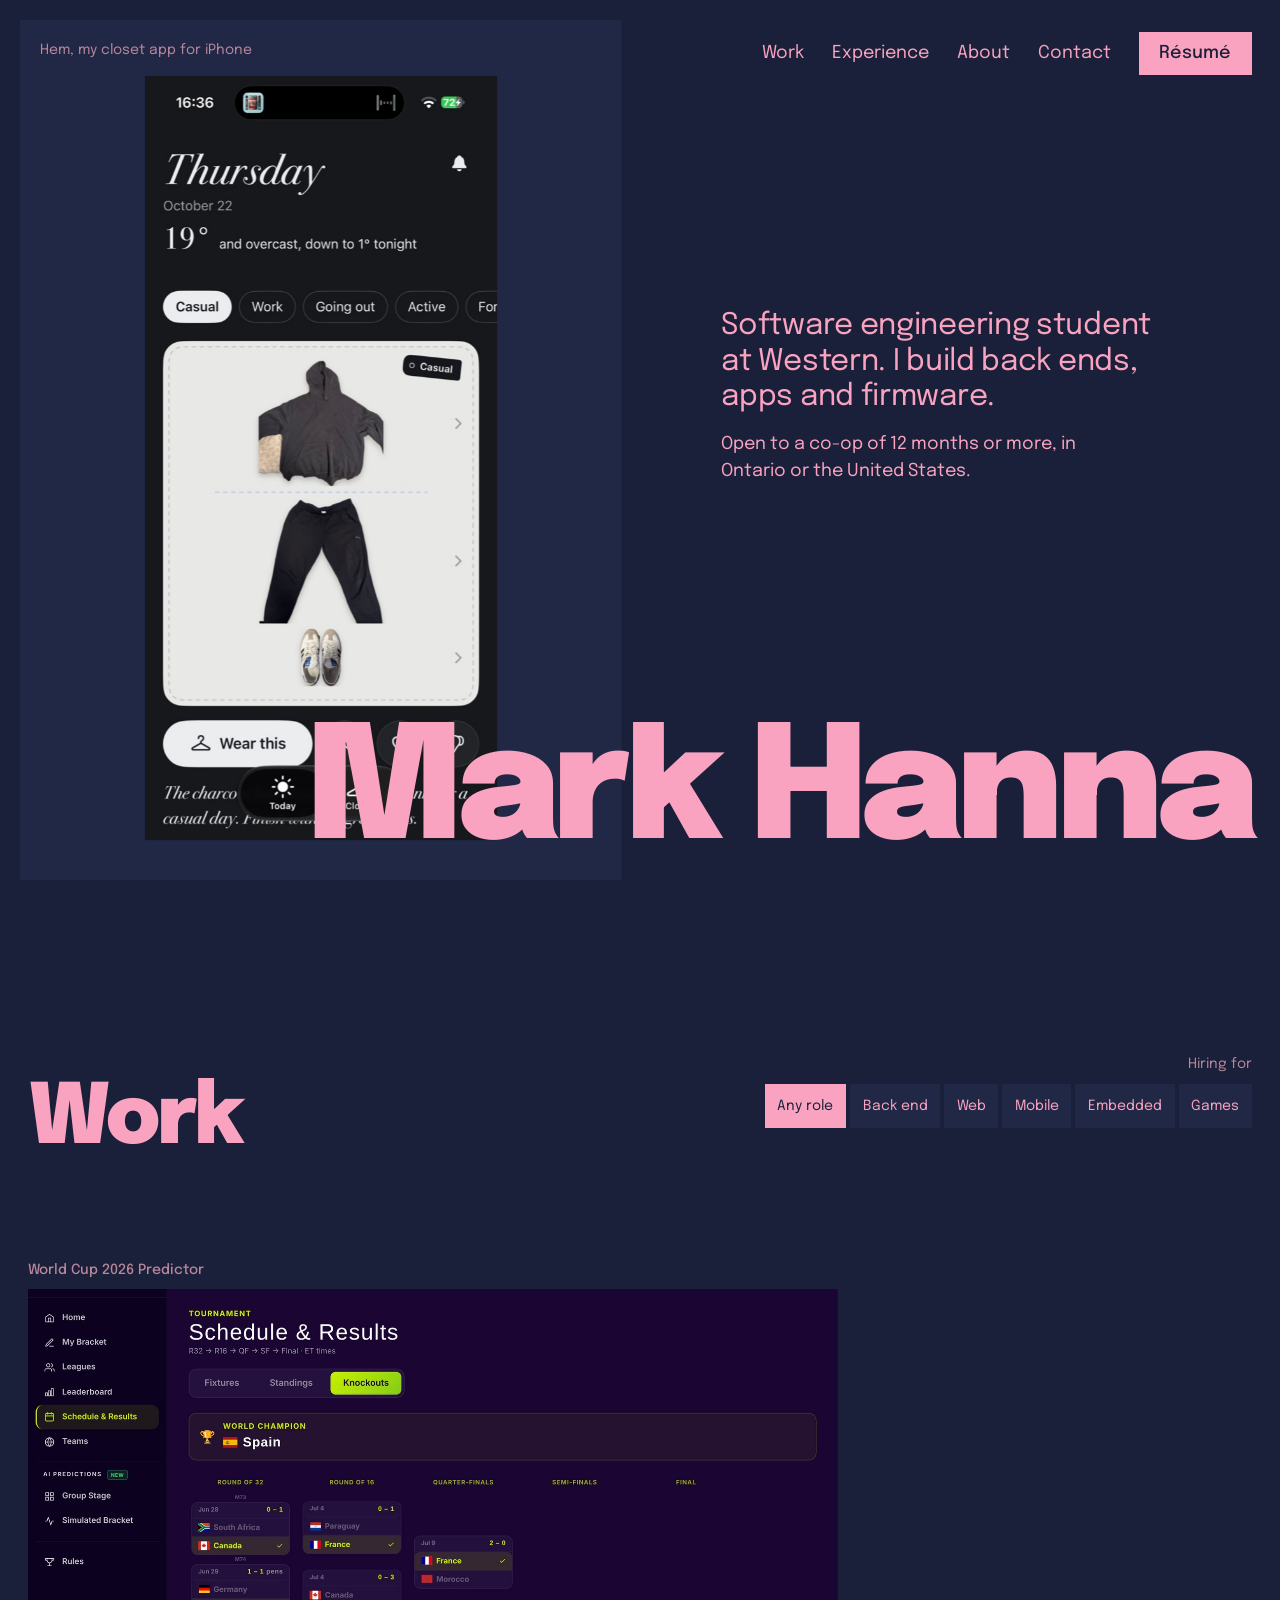
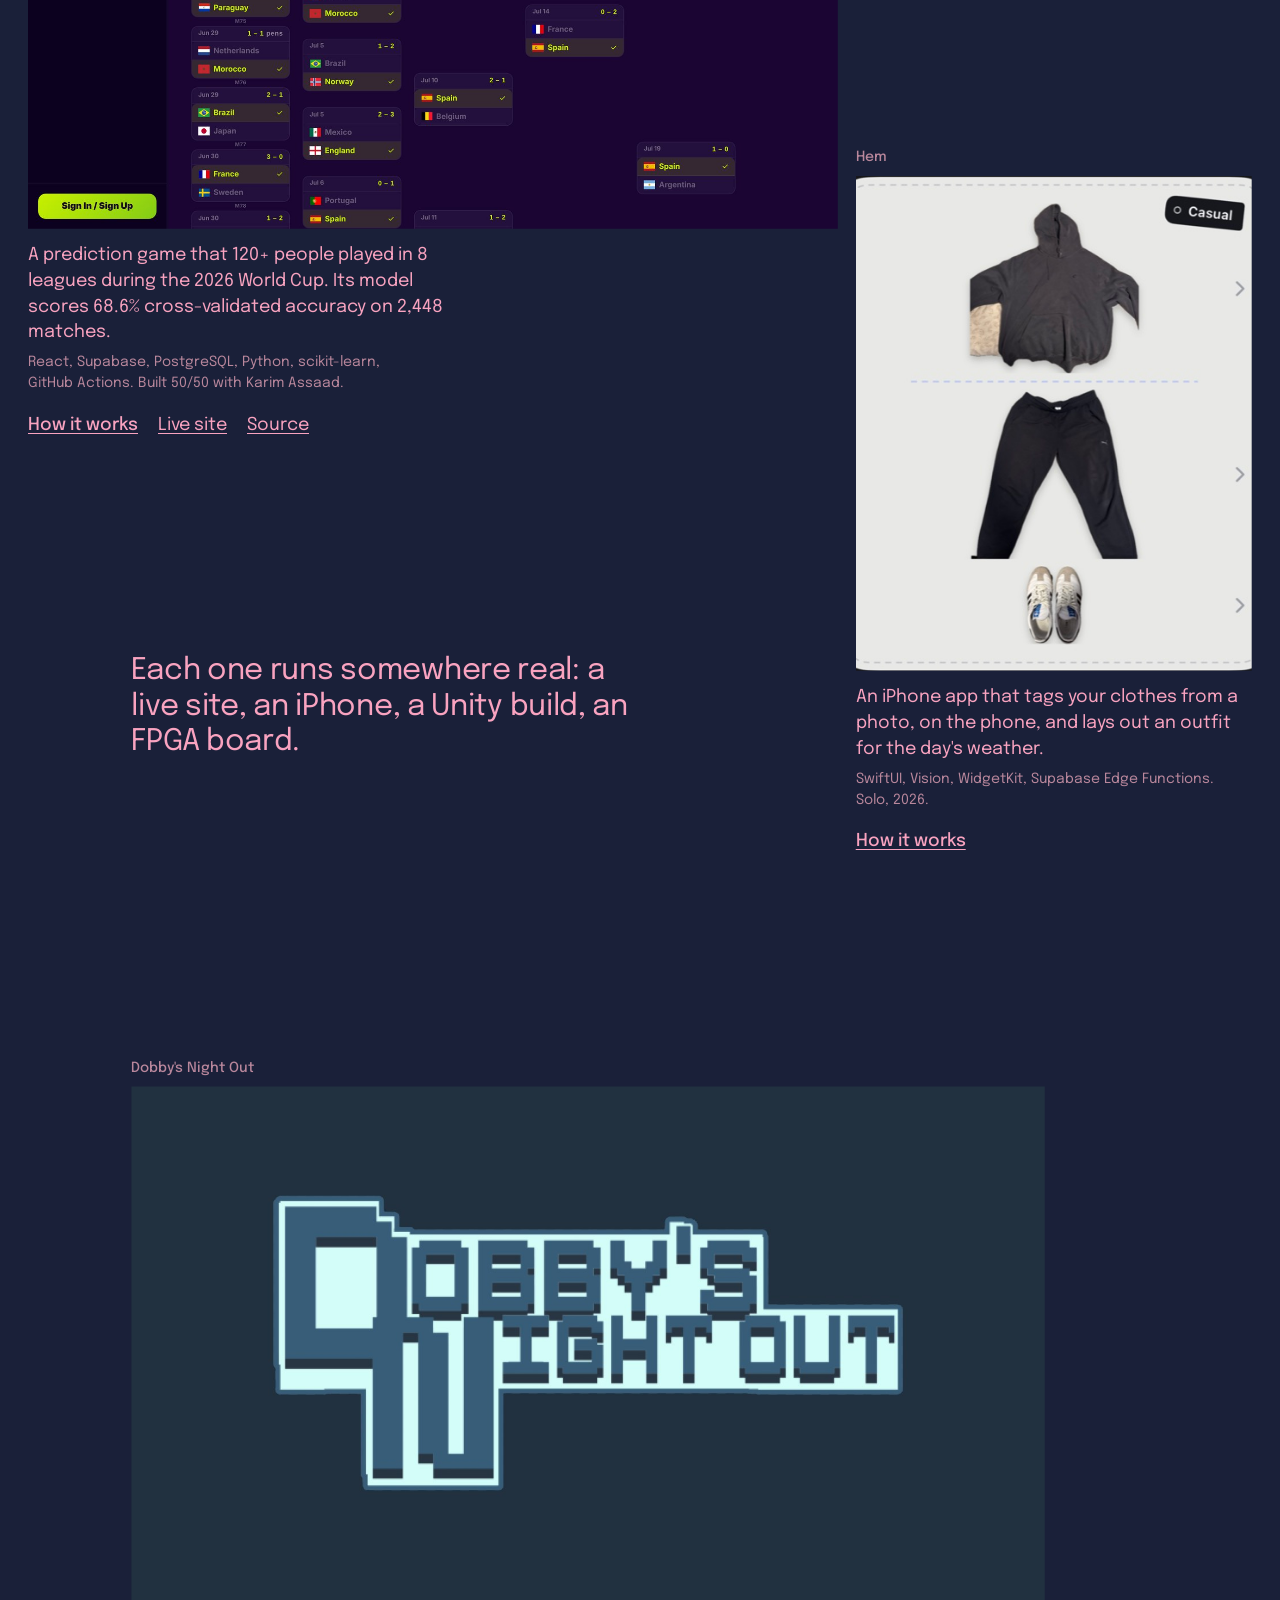
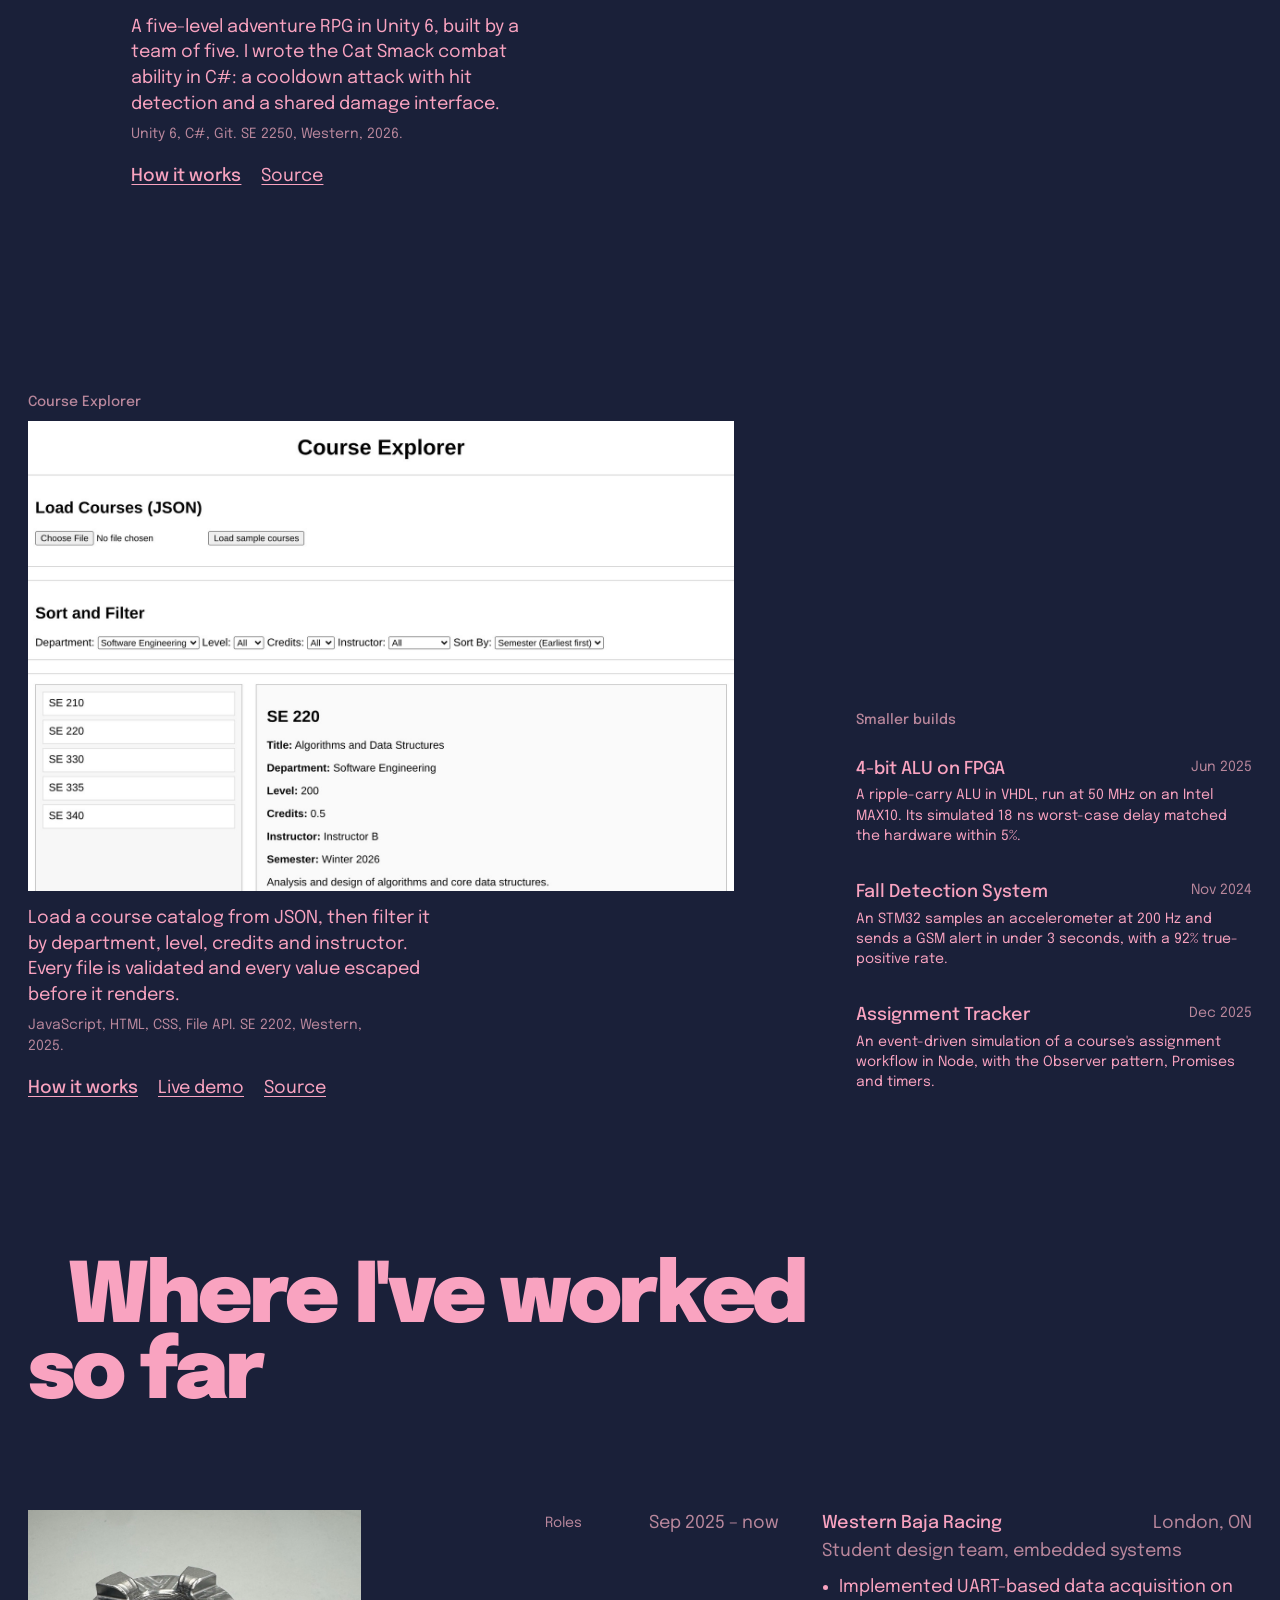
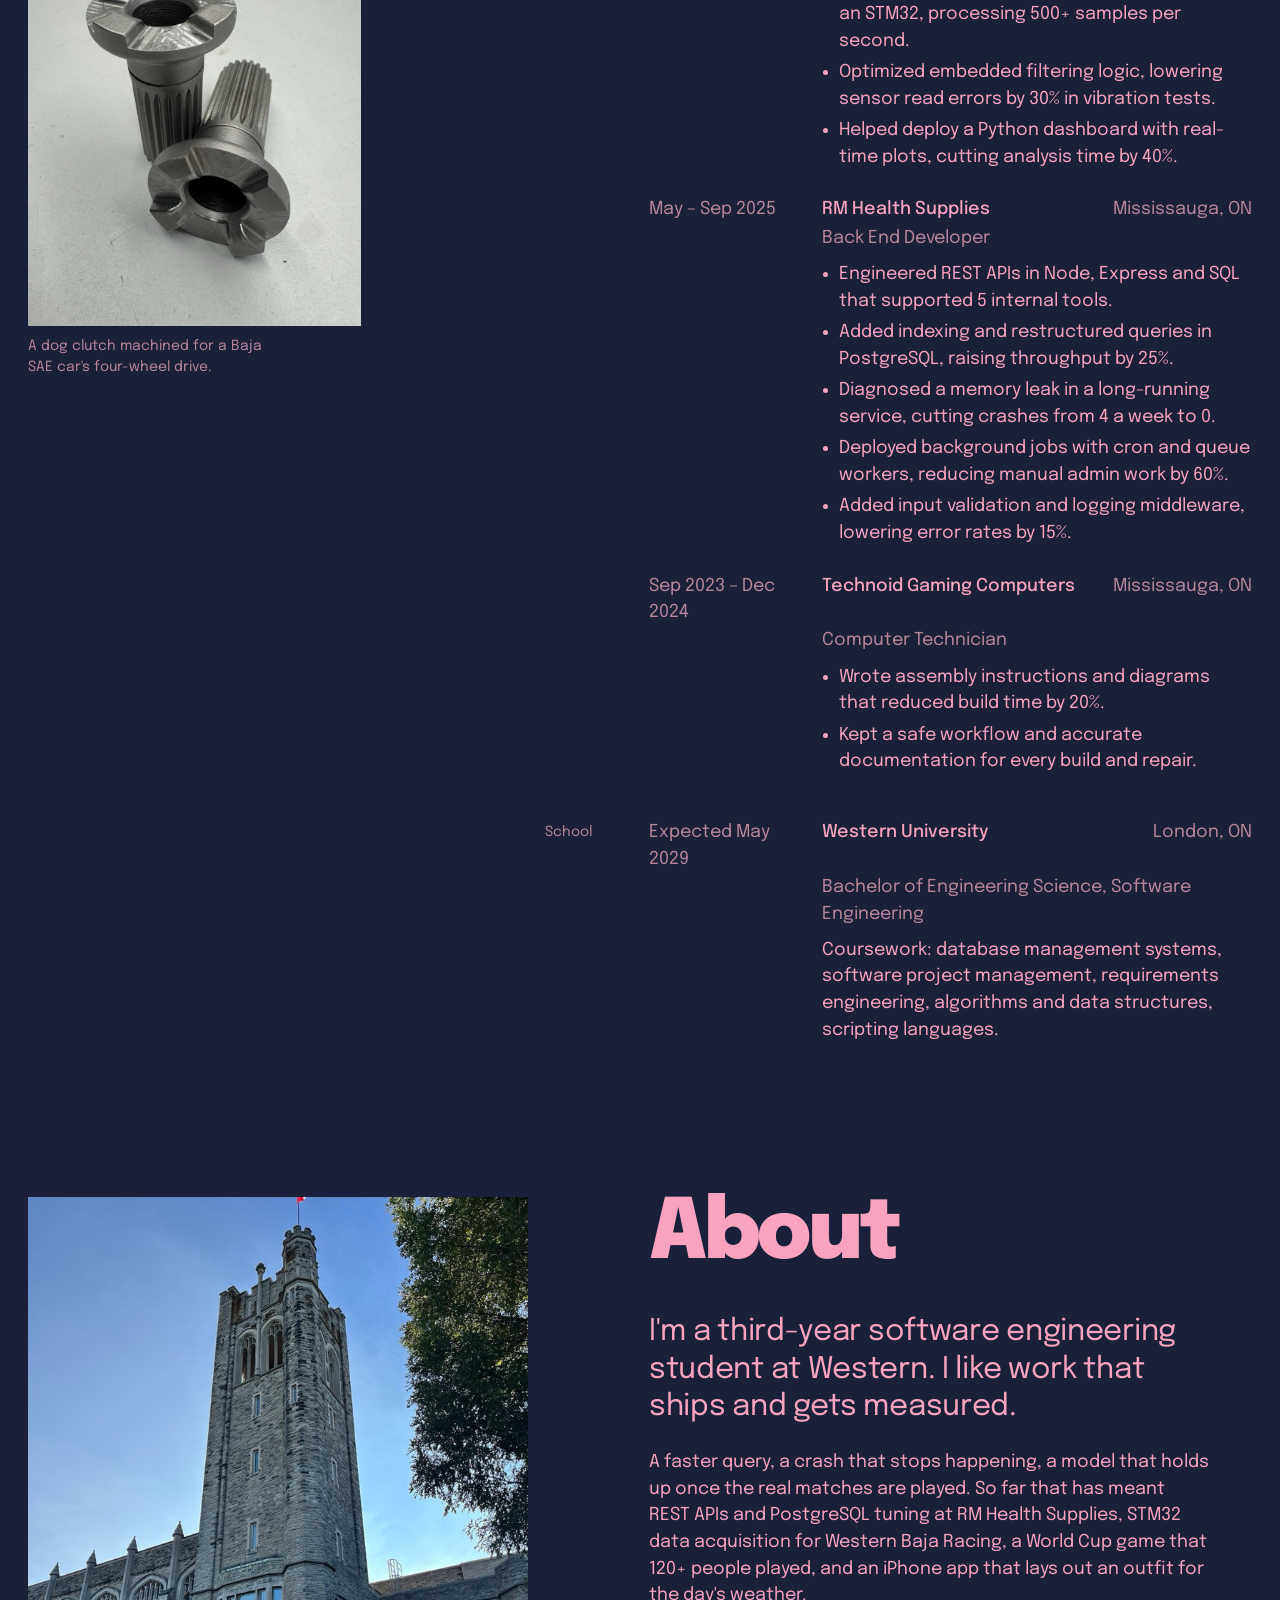
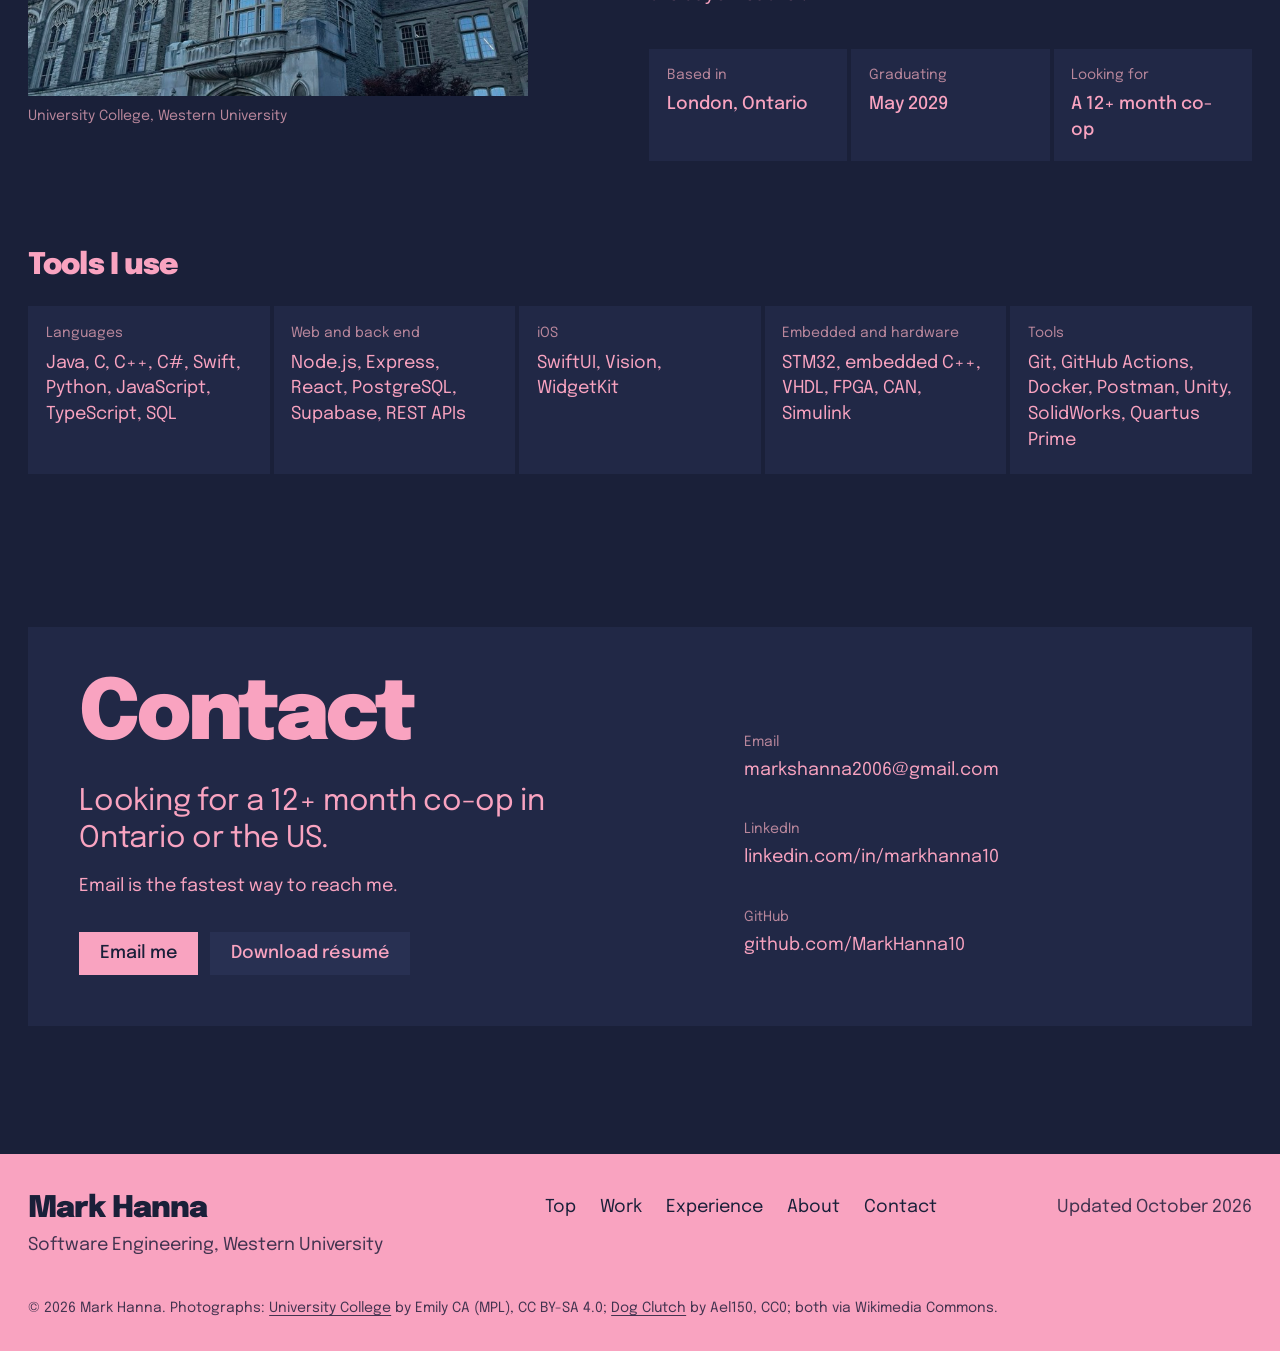
==== commit 4963c01f: "Rebuild About, Contact and the footer markup Replaces the drop-cap statement, the display-size conta" ====
--- a/index.html
+++ b/index.html
@@ -9,7 +9,7 @@
   <link rel="preconnect" href="https://fonts.googleapis.com">
   <link rel="preconnect" href="https://fonts.gstatic.com" crossorigin>
   <link href="https://fonts.googleapis.com/css2?family=Epilogue:wght@400;500;900&display=swap" rel="stylesheet">
-  <link rel="stylesheet" href="assets/site.css?v=2026-10-28">
+  <link rel="stylesheet" href="assets/site.css?v=2026-10-28b">
   <link rel="icon" href="assets/favicon.svg" type="image/svg+xml">
   <link rel="canonical" href="https://markhanna10.github.io/github-portfolio/">
   <meta name="theme-color" content="#1a2039">
@@ -17,7 +17,10 @@
   <meta property="og:title" content="Mark Hanna, Software Engineering Student">
   <meta property="og:description" content="Back-end, full-stack, mobile and embedded projects. Seeking a 12+ month co-op.">
   <meta property="og:url" content="https://markhanna10.github.io/github-portfolio/">
-  <meta property="og:image" content="https://markhanna10.github.io/github-portfolio/assets/og-image.png">
+  <meta property="og:image" content="https://markhanna10.github.io/github-portfolio/assets/og-image.png?v=2026-10-28">
+  <meta property="og:image:width" content="1200">
+  <meta property="og:image:height" content="630">
+  <meta property="og:image:alt" content="Mark Hanna in large pink type beside a screenshot of Hem, his iPhone closet app.">
   <meta name="twitter:card" content="summary_large_image">
 </head>
 <body>
@@ -36,7 +39,7 @@
           <li><a href="#experience">Experience</a></li>
           <li><a href="#about">About</a></li>
           <li><a href="#contact">Contact</a></li>
-          <li class="keep"><a class="btn" href="assets/Mark_Hanna_Resume.pdf?v=2026-10-14">Résumé</a></li>
+          <li class="keep"><a class="btn" href="assets/Mark_Hanna_Resume.pdf?v=2026-10-28">Résumé</a></li>
         </ul>
       </nav>
 
@@ -213,44 +216,61 @@
         </div>
       </section>
 
-      <section id="about" class="about wrap grid" aria-labelledby="about-h">
-        <div class="about-side" data-reveal>
-          <h2 id="about-h" class="sec-h">About</h2>
-          <ul class="facts">
-            <li><span>Based in</span>London, Ontario</li>
-            <li><span>Graduating</span>May 2029</li>
-            <li><span>Reach me</span><a href="mailto:markshanna2006@gmail.com">Email</a></li>
-          </ul>
+      <section id="about" class="sec wrap" aria-labelledby="about-h">
+        <div class="grid about">
+          <figure class="about-pic" data-reveal>
+            <img src="assets/university-college-sq.jpg" width="700" height="700" loading="lazy" alt="University College's stone tower at Western University, under a blue sky.">
+            <figcaption>University College, Western University</figcaption>
+          </figure>
+          <div class="about-body">
+            <h2 id="about-h" class="sec-h" data-reveal>About</h2>
+            <p class="about-lead" data-reveal style="--d:60ms">I'm a third-year software engineering student at Western. I like work that ships and gets measured.</p>
+            <p class="about-more" data-reveal style="--d:100ms">A faster query, a crash that stops happening, a model that holds up once the real matches are played. So far that has meant REST APIs and PostgreSQL tuning at RM Health Supplies, STM32 data acquisition for Western Baja Racing, a World Cup game that 120+ people played, and an iPhone app that lays out an outfit for the day's weather.</p>
+            <dl class="facts" data-reveal style="--d:140ms">
+              <div><dt>Based in</dt><dd>London, Ontario</dd></div>
+              <div><dt>Graduating</dt><dd>May 2029</dd></div>
+              <div><dt>Looking for</dt><dd>A 12+ month co-op</dd></div>
+            </dl>
+          </div>
         </div>
-        <div class="about-text">
-          <p data-reveal><img class="cap" src="assets/university-college-sq.jpg" width="700" height="700" loading="lazy" alt="University College's stone tower at Western University, under a blue sky.">I'm Mark Hanna, a third-year software engineering student at Western. I've tuned PostgreSQL for <a href="#experience">RM Health Supplies</a>, written STM32 firmware for <a href="#experience">Western Baja Racing</a>, and shipped apps people use.</p>
-          <p class="about-skills" data-reveal style="--d:80ms">I write Java, C, C++, C#, Swift, Python, JavaScript and SQL. On the web I use Node, Express, React, PostgreSQL and Supabase; on hardware, STM32, VHDL, CAN and Simulink; and every day, Git, GitHub Actions, Docker, Postman, Unity, SolidWorks and Quartus Prime.</p>
+
+        <div class="skills">
+          <h3 id="skills-h" class="skills-h" data-reveal>Tools I use</h3>
+          <dl class="skills-list">
+            <div data-reveal><dt>Languages</dt><dd>Java, C, C++, C#, Swift, Python, JavaScript, TypeScript, SQL</dd></div>
+            <div data-reveal style="--d:60ms"><dt>Web and back end</dt><dd>Node.js, Express, React, PostgreSQL, Supabase, REST APIs</dd></div>
+            <div data-reveal style="--d:120ms"><dt>iOS</dt><dd>SwiftUI, Vision, WidgetKit</dd></div>
+            <div data-reveal style="--d:180ms"><dt>Embedded and hardware</dt><dd>STM32, embedded C++, VHDL, FPGA, CAN, Simulink</dd></div>
+            <div data-reveal style="--d:240ms"><dt>Tools</dt><dd>Git, GitHub Actions, Docker, Postman, Unity, SolidWorks, Quartus Prime</dd></div>
+          </dl>
         </div>
       </section>
 
-      <section id="contact" class="contact" aria-labelledby="contact-h">
-        <div class="c-row" data-reveal><h2 id="contact-h">Hiring a co-op student?</h2></div>
-        <div class="c-row" data-reveal><p class="soft">12+ months, Ontario or the US</p></div>
-        <div class="c-row" data-reveal><a href="mailto:markshanna2006@gmail.com">markshanna2006<wbr>@gmail.com</a></div>
-        <div class="c-row" data-reveal><a href="https://www.linkedin.com/in/markhanna10">linkedin.com/<wbr>in/markhanna10</a></div>
-        <div class="c-row" data-reveal><a href="https://github.com/MarkHanna10">github.com/<wbr>MarkHanna10</a></div>
-        <div class="c-row" data-reveal><a href="assets/Mark_Hanna_Resume.pdf?v=2026-10-14">Résumé, one page</a></div>
-        <div class="c-row c-hello" data-reveal>
-          <p>Say hello</p>
-          <a class="c-go" href="mailto:markshanna2006@gmail.com?subject=Co-op%20opportunity" aria-label="Email Mark about a co-op"><svg viewBox="0 0 24 24" aria-hidden="true"><path d="M4 12h15M13 5.5 19.5 12 13 18.5" fill="none" stroke="currentColor" stroke-width="2.4" stroke-linecap="square"/></svg></a>
+      <section id="contact" class="sec wrap" aria-labelledby="contact-h">
+        <div class="contact grid">
+          <div class="contact-main">
+            <h2 id="contact-h" class="sec-h" data-reveal>Contact</h2>
+            <p class="contact-line" data-reveal style="--d:60ms">Looking for a 12+ month <span class="nowrap">co-op</span> in Ontario or the US.</p>
+            <p class="contact-note" data-reveal style="--d:80ms">Email is the fastest way to reach me.</p>
+            <p class="contact-actions" data-reveal style="--d:100ms">
+              <a class="btn" href="mailto:markshanna2006@gmail.com?subject=Co-op%20opportunity">Email me</a>
+              <a class="btn btn-quiet" href="assets/Mark_Hanna_Resume.pdf?v=2026-10-28">Download résumé</a>
+            </p>
+          </div>
+          <dl class="channels">
+            <div data-reveal><dt>Email</dt><dd><a href="mailto:markshanna2006@gmail.com">markshanna2006@gmail.com</a></dd></div>
+            <div data-reveal style="--d:60ms"><dt>LinkedIn</dt><dd><a href="https://www.linkedin.com/in/markhanna10">linkedin.com/in/markhanna10</a></dd></div>
+            <div data-reveal style="--d:120ms"><dt>GitHub</dt><dd><a href="https://github.com/MarkHanna10">github.com/MarkHanna10</a></dd></div>
+          </dl>
         </div>
       </section>
     </main>
   </div>
 
-  <footer class="foot">
-    <div class="grid foot-cols">
-      <div>
-        <p>Mark Hanna</p>
-        <p class="soft">Software Engineering, Western University</p>
-        <p class="soft">London, Ontario</p>
-      </div>
-      <nav id="site-nav" aria-label="Site">
+  <footer class="foot wrap">
+    <div class="grid foot-row">
+      <p class="foot-name"><b>Mark Hanna</b><span>Software Engineering, Western University</span></p>
+      <nav id="site-nav" class="foot-nav" aria-label="Site">
         <ul>
           <li><a href="#top">Top</a></li>
           <li><a href="#work">Work</a></li>
@@ -259,20 +279,7 @@
           <li><a href="#contact">Contact</a></li>
         </ul>
       </nav>
-      <div>
-        <ul>
-          <li><a href="https://github.com/MarkHanna10">GitHub</a></li>
-          <li><a href="https://www.linkedin.com/in/markhanna10">LinkedIn</a></li>
-          <li><a href="assets/Mark_Hanna_Resume.pdf?v=2026-10-14">Résumé (PDF)</a></li>
-        </ul>
-      </div>
-      <div>
-        <p><a href="mailto:markshanna2006@gmail.com">markshanna2006@gmail.com</a></p>
-        <p class="soft">Updated October 2026</p>
-      </div>
-    </div>
-    <div class="foot-mark" aria-hidden="true">
-      <p>Mark Hanna</p>
+      <p class="foot-updated">Updated October 2026</p>
     </div>
     <p class="legal">© 2026 Mark Hanna. Photographs: <a href="https://commons.wikimedia.org/wiki/File:University_College_at_the_University_of_Western_Ontario_in_London,_Ontario.jpg">University College</a> by Emily CA (MPL), CC BY-SA 4.0; <a href="https://commons.wikimedia.org/wiki/File:Dog_Clutch.jpg">Dog Clutch</a> by Ael150, CC0; both via Wikimedia Commons.</p>
   </footer>
--- a/assets/site.css
+++ b/assets/site.css
@@ -247,75 +247,62 @@
 .row li + li { margin-top: 0.3rem; }
 .row .row-note { margin: 0.6rem 0 0 calc(26% + 1rem); font-size: var(--step-body); }
 
-/* ---------- About: portrait as drop cap ---------- */
-.about { padding-block: 140px 0; }
-.about-side { grid-column: 1 / 3; }
-.about-side .sec-h { font-size: var(--step-lead); }
-.facts { margin-top: 1.25rem; list-style: none; font-size: var(--step-small); line-height: 1.4; }
-.facts li + li { margin-top: 0.6rem; }
-.facts span { display: block; color: var(--muted); }
-.about-text { grid-column: 3 / 13; font-size: var(--step-lead); line-height: 1.2; letter-spacing: -0.01em; }
-.about-text .cap { float: left; width: 3.6em; height: 3.6em; margin: 0.12em 0.5em 0 0; object-fit: cover; }
-.about-text p { max-width: 58ch; }
-.about-text .about-skills { clear: left; max-width: 62ch; margin-top: 2rem; padding-top: 0.2rem; font-size: var(--step-body); line-height: 1.5; letter-spacing: 0; }
-
-/* ---------- Contact: display rows ---------- */
-.contact { margin-top: clamp(7rem, 12vw, 11rem); }
-.c-row {
-  display: flex;
-  align-items: flex-end;
-  min-height: 150px;
-  padding: 0 20px 1.1rem;
-  font-size: var(--step-head);
-  font-weight: 400;
-  line-height: 1;
-  letter-spacing: -0.035em;
-}
-.c-row:nth-child(odd) { background: var(--surface); }
-.c-row > * { min-width: 0; }
-.c-row a { text-decoration-color: transparent; text-decoration-thickness: 0.05em; transition: text-decoration-color var(--t-hover) ease; overflow-wrap: anywhere; }
-@media (hover: hover) and (pointer: fine) {
-  .c-row a:hover { text-decoration-color: currentColor; }
-}
-.c-row h2 { font: inherit; letter-spacing: inherit; }
-.c-row .soft { color: var(--muted); }
-.c-hello { gap: 24px; align-items: center; padding-block: 1.6rem; }
-.c-go {
-  display: inline-grid;
-  place-items: center;
-  width: 0.9em;
-  height: 0.9em;
-  border-radius: 50%;
-  background: var(--accent);
-  color: var(--accent-ink);
-  text-decoration: none;
-  transition: transform var(--t-ui) var(--ease-out);
-}
-.c-go svg { width: 42%; height: 42%; }
-.c-go:active { transform: scale(0.94); }
-@media (hover: hover) and (pointer: fine) {
-  .c-go:hover { transform: translateX(6px); }
-}
-
-/* ---------- Footer: inverse, wordmark below ---------- */
-.foot {
-  position: relative;
-  display: grid;
-  grid-template-rows: auto 1fr auto;
-  min-height: 100svh;
-  padding: 40px var(--m) 20px;
-  background: var(--ink);
-  color: var(--accent-ink);
-}
+/* ---------- About: picture, bio and skills ---------- */
+.about { align-items: start; }
+.about-pic { grid-column: 1 / 6; }
+.about-pic img { width: 100%; aspect-ratio: 1; object-fit: cover; }
+.about-pic figcaption { margin-top: 0.6rem; font-size: var(--step-small); color: var(--muted); }
+.about-body { grid-column: 7 / 13; }
+.about-lead { margin-top: 2.5rem; max-width: 34ch; font-size: var(--step-lead); line-height: 1.25; letter-spacing: -0.01em; }
+.about-more { margin-top: 1.5rem; max-width: 56ch; }
+.facts { display: grid; grid-template-columns: repeat(3, minmax(0, 1fr)); gap: 4px; margin: 2.5rem 0 0; }
+.facts div { padding: 1rem 1.1rem 1.05rem; background: var(--surface); }
+.facts dt { font-size: var(--step-small); color: var(--muted); }
+.facts dd { margin: 0.3rem 0 0; font-weight: 500; }
+
+.skills { margin-top: clamp(4rem, 7vw, 6rem); }
+.skills-h { font-size: var(--step-lead); font-weight: 900; letter-spacing: -0.03em; line-height: 1.05; }
+.skills-list { display: grid; grid-template-columns: repeat(5, minmax(0, 1fr)); gap: 4px; margin: 1.5rem 0 0; }
+.skills-list div { padding: 1.1rem 1.1rem 1.25rem; background: var(--surface); }
+.skills-list dt { font-size: var(--step-small); color: var(--muted); }
+.skills-list dd { margin: 0.4rem 0 0; line-height: 1.45; }
+.nowrap { white-space: nowrap; }
+
+/* ---------- Contact: one panel ---------- */
+.contact { align-items: start; row-gap: 3rem; padding: clamp(2rem, 4vw, 3.5rem); background: var(--surface); }
+.contact-main { grid-column: 1 / 7; }
+.contact-line { margin-top: 1.75rem; max-width: 40ch; font-size: var(--step-lead); line-height: 1.25; letter-spacing: -0.01em; }
+.contact-note { margin-top: 1rem; max-width: 46ch; }
+.contact-actions { display: flex; flex-wrap: wrap; gap: 0.75rem; margin-top: 2rem; }
+.btn-quiet { background: var(--surface-2); color: var(--ink); }
+@media (hover: hover) and (pointer: fine) {
+  .btn-quiet:hover { background: #333c66; }
+}
+.channels { grid-column: 8 / 13; align-self: end; margin: 0; }
+.channels div { padding: 1rem 0; }
+.channels div + div { margin-top: 4px; }
+.channels dt { font-size: var(--step-small); color: var(--muted); }
+.channels dd { margin: 0.25rem 0 0; overflow-wrap: anywhere; }
+.channels a { text-decoration-color: transparent; transition: text-decoration-color var(--t-hover) ease; }
+@media (hover: hover) and (pointer: fine) {
+  .channels a:hover { text-decoration-color: currentColor; }
+}
+
+/* ---------- Footer: one compact band ---------- */
+.foot { margin-top: clamp(6rem, 10vw, 9rem); padding-block: 2.5rem 2rem; background: var(--ink); color: var(--accent-ink); }
 .foot a { color: var(--accent-ink); }
-.foot-cols { row-gap: 2rem; }
-.foot-cols > * { grid-column: span 3; min-width: 0; font-size: var(--step-body); line-height: 1.5; overflow-wrap: anywhere; }
-.foot-cols ul { list-style: none; }
-.foot-cols li:first-child, .foot-cols p:first-child { font-weight: 500; }
-.foot-cols .soft { color: #42334f; }
-.foot-mark { align-self: end; margin-top: 3rem; }
-.foot-mark p { font-size: 16.2vw; font-weight: 900; letter-spacing: -0.045em; line-height: 0.8; white-space: nowrap; transform-origin: 50% 100%; }
-.legal { margin-top: 20px; font-size: var(--step-small); color: #42334f; }
+.foot-row { align-items: start; row-gap: 1.5rem; }
+.foot-name { grid-column: 1 / 5; }
+.foot-name b { display: block; font-weight: 900; font-size: var(--step-lead); letter-spacing: -0.03em; line-height: 1; }
+.foot-name span { display: block; margin-top: 0.5rem; color: #42334f; }
+.foot-nav { grid-column: 6 / 10; }
+.foot-nav ul { display: flex; flex-wrap: wrap; gap: 0.5rem 1.5rem; list-style: none; }
+.foot-nav a { text-decoration-color: transparent; transition: text-decoration-color var(--t-hover) ease; }
+@media (hover: hover) and (pointer: fine) {
+  .foot-nav a:hover { text-decoration-color: currentColor; }
+}
+.foot-updated { grid-column: 10 / 13; justify-self: end; color: #42334f; }
+.legal { margin-top: 2.5rem; font-size: var(--step-small); color: #42334f; }
 .legal a { color: inherit; }
 
 /* ---------- Phone and tablet ---------- */
@@ -356,25 +343,23 @@
   .row-role { margin: 0.15rem 0 0; }
   .row ul, .row .row-note { margin-left: 0; }
 
-  .about-side, .about-text { grid-column: 1 / -1; }
-  .about-text { order: 1; font-size: 1.375rem; line-height: 1.25; }
-  .about-text .cap { width: 110px; height: 110px; }
-  .about-side { order: 2; margin-top: 2rem; }
-  .about { padding-top: 7rem; }
-  .about.grid { display: flex; flex-direction: column; }
-  .about-side .sec-h { position: absolute; width: 1px; height: 1px; overflow: hidden; clip-path: inset(50%); }
-  .facts { display: grid; grid-template-columns: repeat(3, minmax(0, 1fr)); gap: 0.75rem; margin-top: 0; }
-  .facts li + li { margin-top: 0; }
-
-  .c-row { min-height: 84px; padding: 0 16px 0.9rem; font-size: 9.6vw; }
-  .c-hello { background: var(--accent) !important; color: var(--accent-ink); justify-content: space-between; }
-  .c-hello .c-go { width: 56px; height: 56px; background: var(--accent-ink); color: var(--accent); }
-
-  .foot-cols > * { grid-column: span 6; }
-  .foot-cols > :last-child { grid-column: 1 / -1; }
-  .foot-mark { margin-top: 20svh; }
+  .about-pic, .about-body, .contact-main, .channels { grid-column: 1 / -1; }
+  .skills-list { grid-template-columns: 1fr; }
+  .about { display: flex; flex-direction: column; }
+  .about-pic { order: 2; width: 82%; margin-top: 2.5rem; }
+  .about-lead { margin-top: 1.5rem; font-size: 1.375rem; }
+  .facts { grid-template-columns: 1fr; }
+  .contact { padding: 1.75rem 1.25rem; }
+  .contact-line { font-size: 1.375rem; }
+  .channels { align-self: start; }
+  .foot-name, .foot-nav, .foot-updated { grid-column: 1 / -1; }
+  .foot-updated { justify-self: start; }
+}
+@media (min-width: 600px) and (max-width: 899px) {
+  .skills-list { grid-template-columns: repeat(2, minmax(0, 1fr)); }
 }
 @media (min-width: 900px) and (max-width: 1199px) {
+  .skills-list { grid-template-columns: repeat(3, minmax(0, 1fr)); }
   .hero-line { max-width: 20ch; }
   .lens { grid-column: 1 / -1; justify-self: start; text-align: left; }
   .lens-set { justify-content: flex-start; }
@@ -405,12 +390,10 @@
   @media (prefers-reduced-motion: no-preference) and (min-width: 900px) {
     .hero-name { animation: name-scale linear both; animation-timeline: view(); animation-range: exit 0% exit 100%; }
     .hero-pic img { animation: settle 1300ms var(--ease-expo) 100ms forwards, drift linear both; animation-timeline: auto, scroll(root); animation-range: normal, 0 100vh; }
-    .foot-mark p { animation: name-grow linear both; animation-timeline: view(); animation-range: entry 0% entry 100%; transform-origin: 50% 100%; }
   }
 }
 @keyframes name-scale { from { scale: 1; } to { scale: 0.93; } }
 @keyframes drift { from { translate: 0 0; } to { translate: 0 -6%; } }
-@keyframes name-grow { from { scale: 0.94; } to { scale: 1; } }
 
 /* ==================== Project detail panels ==================== */
 html.pd-open { overflow: hidden; }
